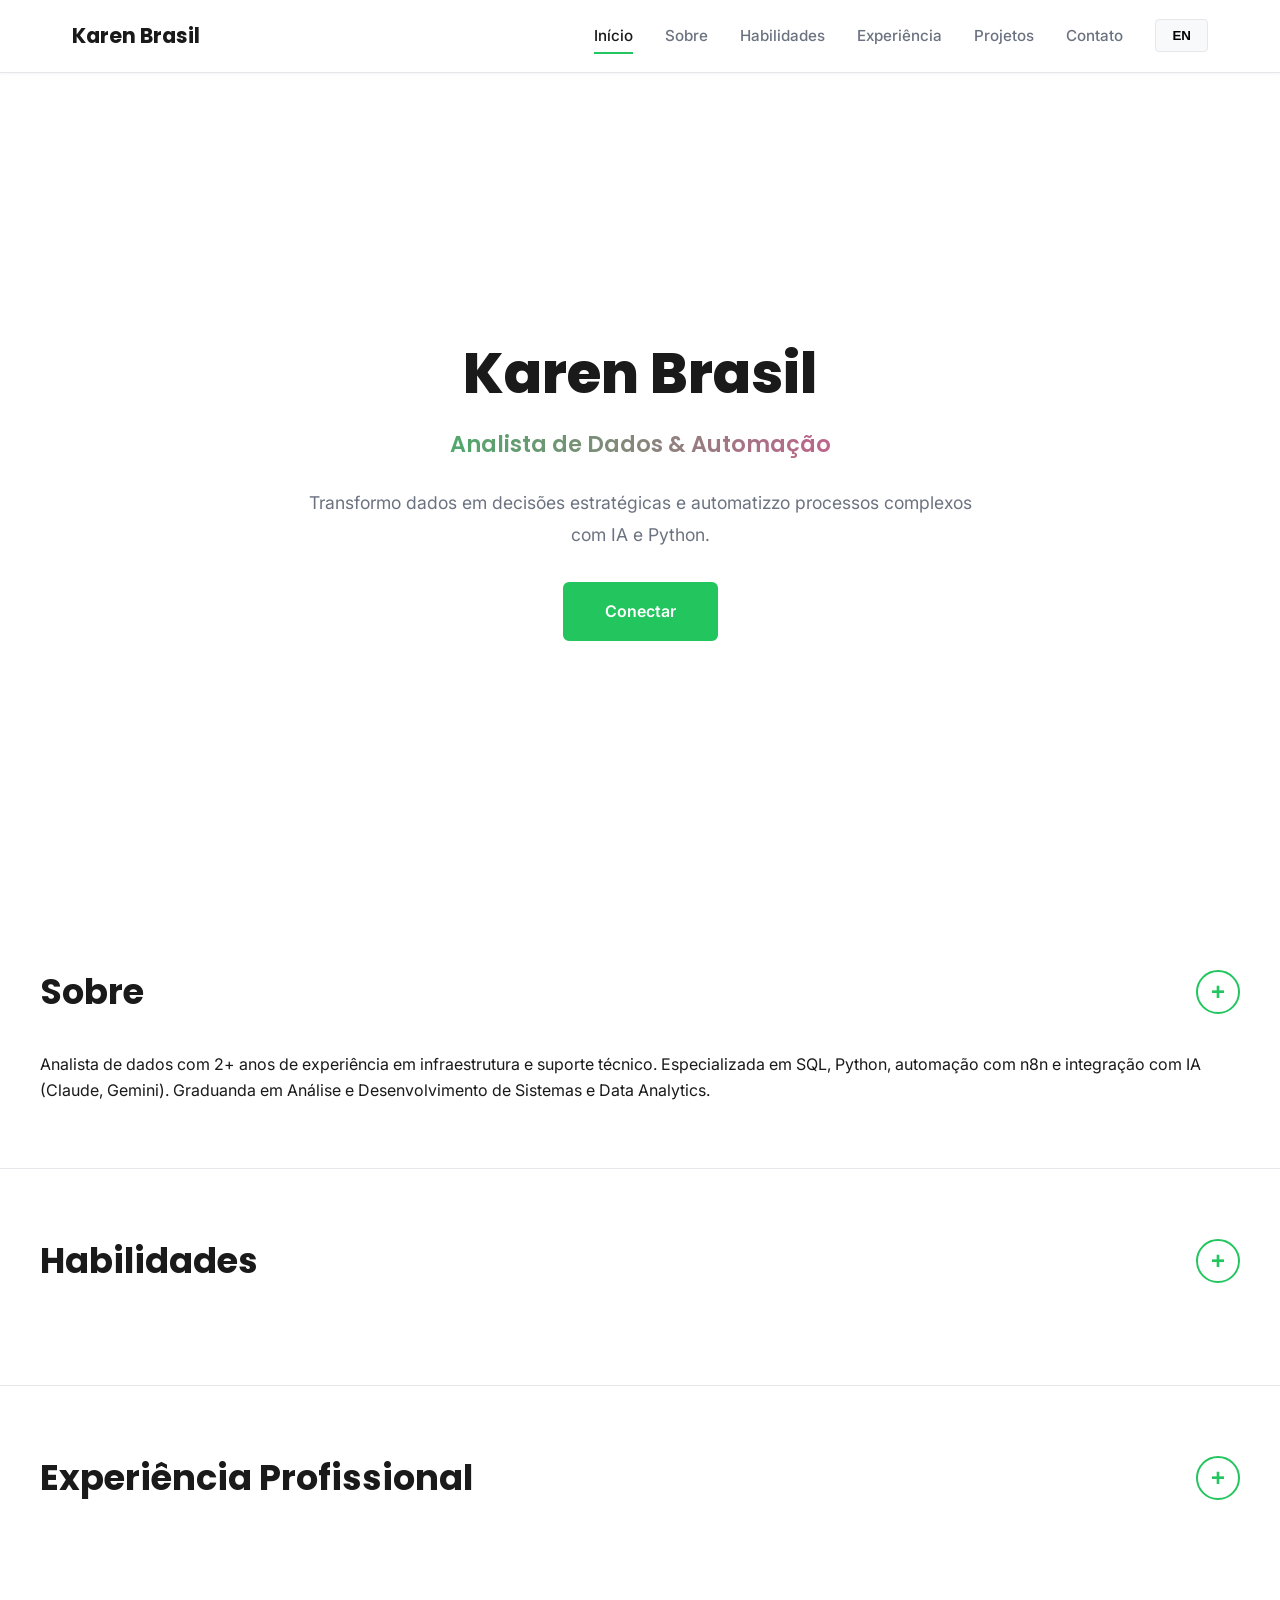
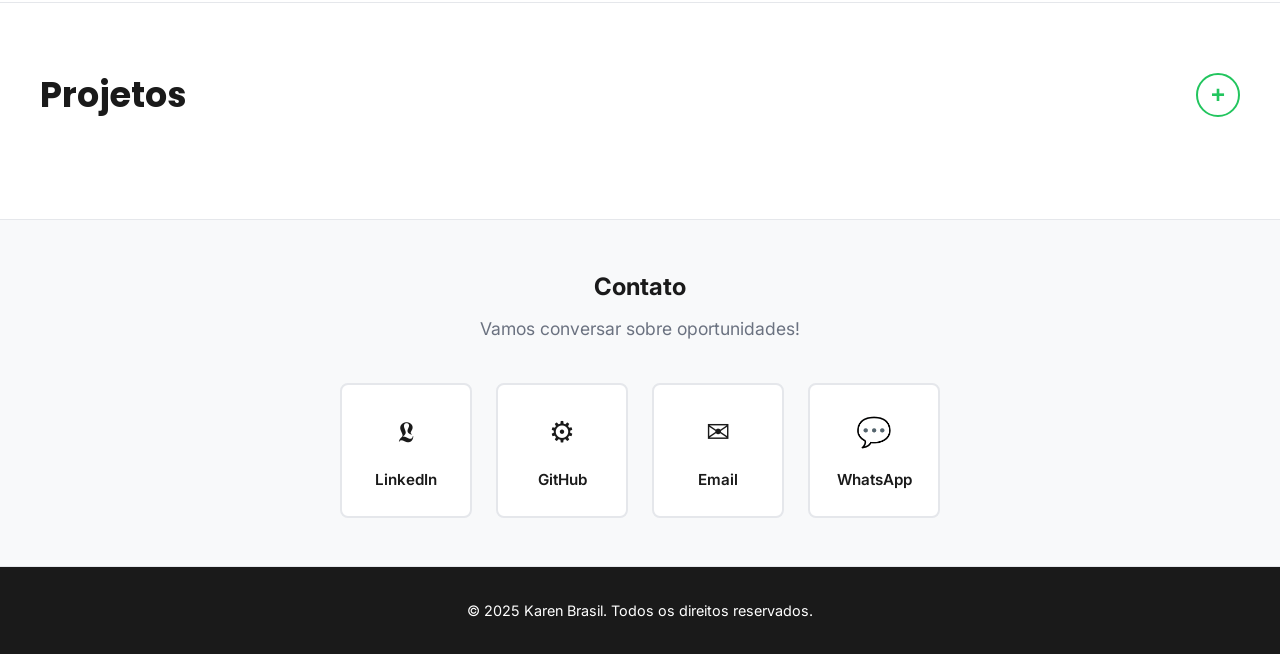
==== index.html @ f759eb49 "Redesign: Professional portfolio with clean design, expandable sections, timeline and skill cards" ====
<!DOCTYPE html>
<html lang="pt-BR">
<head>
    <meta charset="UTF-8">
    <meta name="viewport" content="width=device-width, initial-scale=1.0">
    <title>Karen Brasil | Analista de Dados & Automação</title>
    <link href="https://fonts.googleapis.com/css2?family=Inter:wght@400;500;600;700;800&family=Poppins:wght@600;700;800&display=swap" rel="stylesheet">
    <link rel="stylesheet" href="style.css">
</head>
<body>
    <!-- NAVBAR -->
    <nav class="navbar">
        <div class="nav-container">
            <div class="logo">Karen Brasil</div>
            <div class="nav-menu">
                <a href="#inicio" class="nav-item active">Início</a>
                <a href="#sobre" class="nav-item">Sobre</a>
                <a href="#habilidades" class="nav-item">Habilidades</a>
                <a href="#experiencia" class="nav-item">Experiência</a>
                <a href="#projetos" class="nav-item">Projetos</a>
                <a href="#contato" class="nav-item">Contato</a>
                <button class="lang-btn" id="langBtn">EN</button>
            </div>
        </div>
    </nav>

    <!-- HERO -->
    <section id="inicio" class="hero">
        <div class="hero-content">
            <h1 id="hero-title">Karen Brasil</h1>
            <p id="hero-subtitle">Analista de Dados & Automação</p>
            <p id="hero-desc">Transformo dados em decisões estratégicas e automatizzo processos complexos com IA e Python.</p>
            <a href="#contato" class="cta-btn" id="cta-btn">Conectar</a>
        </div>
    </section>

    <!-- SOBRE (Expansível) -->
    <section id="sobre" class="section">
        <div class="container">
            <div class="section-header">
                <h2 id="sobre-title">Sobre</h2>
                <button class="expand-btn" onclick="toggleSection('sobre')">+</button>
            </div>
            <div id="sobre-content" class="section-content collapsed">
                <p id="sobre-text">Analista de dados com 2+ anos de experiência em infraestrutura e suporte técnico. Especializada em SQL, Python, automação com n8n e integração com IA (Claude, Gemini). Graduanda em Análise e Desenvolvimento de Sistemas e Data Analytics.</p>
            </div>
        </div>
    </section>

    <!-- HABILIDADES (Expansível) -->
    <section id="habilidades" class="section">
        <div class="container">
            <div class="section-header">
                <h2 id="skills-title">Habilidades</h2>
                <button class="expand-btn" onclick="toggleSection('habilidades')">+</button>
            </div>
            <div id="habilidades-content" class="section-content collapsed">
                <div class="skills-grid">
                    <div class="skill-card">Python</div>
                    <div class="skill-card">SQL</div>
                    <div class="skill-card">JavaScript</div>
                    <div class="skill-card">Java</div>
                    <div class="skill-card">Pandas</div>
                    <div class="skill-card">Power BI</div>
                    <div class="skill-card">PostgreSQL</div>
                    <div class="skill-card">Docker</div>
                    <div class="skill-card">Git</div>
                    <div class="skill-card">APIs REST</div>
                    <div class="skill-card">ZABBIX</div>
                    <div class="skill-card">GRAFANA</div>
                    <div class="skill-card">n8n</div>
                    <div class="skill-card">Claude API</div>
                    <div class="skill-card">Gemini</div>
                    <div class="skill-card">Excel</div>
                </div>
            </div>
        </div>
    </section>

    <!-- EXPERIÊNCIA (Timeline) -->
    <section id="experiencia" class="section">
        <div class="container">
            <div class="section-header">
                <h2 id="exp-title">Experiência Profissional</h2>
                <button class="expand-btn" onclick="toggleSection('experiencia')">+</button>
            </div>
            <div id="experiencia-content" class="section-content collapsed">
                <div class="timeline">
                    <div class="timeline-item">
                        <div class="timeline-marker"></div>
                        <div class="timeline-content">
                            <h3 id="exp1-title">Analista N1 - NOC</h3>
                            <p class="timeline-company" id="exp1-company">How be - Tecnologia e Soluções</p>
                            <p class="timeline-date" id="exp1-date">2024 - 2025 • 10 meses</p>
                            <p id="exp1-desc">Monitoramento de infraestrutura com ZABBIX e GRAFANA. Gestão de câmeras IP, WiFi e dispositivos IoT.</p>
                        </div>
                    </div>

                    <div class="timeline-item">
                        <div class="timeline-marker"></div>
                        <div class="timeline-content">
                            <h3 id="exp2-title">Suporte Técnico - Field Service</h3>
                            <p class="timeline-company" id="exp2-company">Mobwire - Serviços de Telecomunicação</p>
                            <p class="timeline-date" id="exp2-date">2023 - 2024 • 1 ano</p>
                            <p id="exp2-desc">Suporte remoto via AnyDesk. Gestão de máquinas com Active Directory. Instalação e configuração de sistemas.</p>
                        </div>
                    </div>

                    <div class="timeline-item">
                        <div class="timeline-marker"></div>
                        <div class="timeline-content">
                            <h3 id="exp3-title">Estagiária - Suporte de TI</h3>
                            <p class="timeline-company" id="exp3-company">Hapvida Assistência Médica S.A.</p>
                            <p class="timeline-date" id="exp3-date">2020 - 2023 • 2 anos 8 meses</p>
                            <p id="exp3-desc">Suporte biométrico. Análise de solicitações e autorizações de procedimentos. Treinamento de prestadores.</p>
                        </div>
                    </div>
                </div>

                <div class="education">
                    <h3 id="edu-title">Formação</h3>
                    <div class="education-item">
                        <p><strong>Análise e Desenvolvimento de Sistemas</strong> • Estácio do Ceará (2023-2025)</p>
                    </div>
                    <div class="education-item">
                        <p><strong>Data Analytics</strong> • Digital College (2024-2025)</p>
                    </div>
                </div>
            </div>
        </div>
    </section>

    <!-- PROJETOS -->
    <section id="projetos" class="section">
        <div class="container">
            <div class="section-header">
                <h2 id="proj-title">Projetos</h2>
                <button class="expand-btn" onclick="toggleSection('projetos')">+</button>
            </div>
            <div id="projetos-content" class="section-content collapsed">
                <div class="projects-grid">
                    <div class="project-card">
                        <h3>WorkConnect</h3>
                        <p>App de análise e busca de vagas</p>
                        <div class="project-tags">
                            <span>Python</span>
                            <span>SQL</span>
                            <span>Data Analytics</span>
                        </div>
                        <a href="https://github.com/KarenBrasil" target="_blank" class="project-link">Ver Projeto →</a>
                    </div>

                    <div class="project-card">
                        <h3>Dashboard Monitoramento</h3>
                        <p>Dashboard ZABBIX & GRAFANA</p>
                        <div class="project-tags">
                            <span>ZABBIX</span>
                            <span>GRAFANA</span>
                            <span>Infraestrutura</span>
                        </div>
                        <a href="https://sites.google.com/view/portfoliokarenbr" target="_blank" class="project-link">Ver Detalhes →</a>
                    </div>

                    <div class="project-card">
                        <h3>Automação com n8n</h3>
                        <p>Fluxos de automação com IA</p>
                        <div class="project-tags">
                            <span>n8n</span>
                            <span>Claude API</span>
                            <span>Automação</span>
                        </div>
                        <a href="https://github.com/KarenBrasil" target="_blank" class="project-link">Ver Código →</a>
                    </div>

                    <div class="project-card">
                        <h3>Análise de Dados</h3>
                        <p>Projetos com Power BI & SQL</p>
                        <div class="project-tags">
                            <span>Power BI</span>
                            <span>SQL</span>
                            <span>Python</span>
                        </div>
                        <a href="https://sites.google.com/view/portfoliokarenbr" target="_blank" class="project-link">Ver Portfolio →</a>
                    </div>
                </div>
            </div>
        </div>
    </section>

    <!-- CONTATO -->
    <section id="contato" class="section contact-section">
        <div class="container">
            <h2 id="contact-title">Contato</h2>
            <p id="contact-desc">Vamos conversar sobre oportunidades!</p>
            <div class="contact-links">
                <a href="https://www.linkedin.com/in/karen-brasil19/" target="_blank" class="contact-item">
                    <span class="contact-icon">𝕷</span>
                    <span>LinkedIn</span>
                </a>
                <a href="https://github.com/KarenBrasil" target="_blank" class="contact-item">
                    <span class="contact-icon">⚙</span>
                    <span>GitHub</span>
                </a>
                <a href="mailto:eukarenbrasil@gmail.com" class="contact-item">
                    <span class="contact-icon">✉</span>
                    <span>Email</span>
                </a>
                <a href="https://wa.me/5585998370928" target="_blank" class="contact-item">
                    <span class="contact-icon">💬</span>
                    <span>WhatsApp</span>
                </a>
            </div>
        </div>
    </section>

    <!-- FOOTER -->
    <footer class="footer">
        <p id="footer-text">© 2025 Karen Brasil. Todos os direitos reservados.</p>
    </footer>

    <script src="script.js"></script>
</body>
</html>
---- style.css ----
/* ================================
   VARIÁVEIS & RESET
   ================================ */

:root {
    --white: #ffffff;
    --black: #000000;
    --bg-dark: #f8f9fa;
    --text-dark: #1a1a1a;
    --accent-green: #22c55e;
    --accent-pink: #ec4899;
    --border-light: #e5e7eb;
    --gray-medium: #6b7280;
}

* {
    margin: 0;
    padding: 0;
    box-sizing: border-box;
}

html {
    scroll-behavior: smooth;
}

body {
    font-family: 'Inter', -apple-system, BlinkMacSystemFont, 'Segoe UI', sans-serif;
    background-color: var(--white);
    color: var(--text-dark);
    line-height: 1.6;
}

/* ================================
   NAVBAR
   ================================ */

.navbar {
    position: fixed;
    top: 0;
    width: 100%;
    background: var(--white);
    border-bottom: 1px solid var(--border-light);
    z-index: 1000;
    box-shadow: 0 1px 3px rgba(0, 0, 0, 0.05);
}

.nav-container {
    max-width: 1200px;
    margin: 0 auto;
    padding: 1.2rem 2rem;
    display: flex;
    justify-content: space-between;
    align-items: center;
}

.logo {
    font-family: 'Poppins', sans-serif;
    font-size: 1.3rem;
    font-weight: 700;
    color: var(--text-dark);
}

.nav-menu {
    display: flex;
    gap: 2rem;
    align-items: center;
}

.nav-item {
    font-size: 0.95rem;
    font-weight: 500;
    color: var(--gray-medium);
    text-decoration: none;
    transition: color 0.3s ease;
    position: relative;
}

.nav-item:hover,
.nav-item.active {
    color: var(--text-dark);
}

.nav-item.active::after {
    content: '';
    position: absolute;
    bottom: -6px;
    left: 0;
    right: 0;
    height: 2px;
    background: var(--accent-green);
}

.lang-btn {
    padding: 0.5rem 1rem;
    background: var(--bg-dark);
    border: 1px solid var(--border-light);
    border-radius: 4px;
    font-weight: 600;
    cursor: pointer;
    transition: all 0.3s ease;
}

.lang-btn:hover {
    background: var(--accent-green);
    color: var(--white);
    border-color: var(--accent-green);
}

/* ================================
   HERO
   ================================ */

.hero {
    margin-top: 70px;
    padding: 6rem 2rem;
    min-height: calc(100vh - 70px);
    display: flex;
    align-items: center;
    justify-content: center;
    background: var(--white);
}

.hero-content {
    max-width: 700px;
    text-align: center;
}

.hero-content h1 {
    font-family: 'Poppins', sans-serif;
    font-size: 3.5rem;
    font-weight: 800;
    color: var(--text-dark);
    margin-bottom: 0.5rem;
}

.hero-content > p:nth-of-type(1) {
    font-family: 'Poppins', sans-serif;
    font-size: 1.4rem;
    font-weight: 600;
    background: linear-gradient(90deg, var(--accent-green), var(--accent-pink));
    -webkit-background-clip: text;
    -webkit-text-fill-color: transparent;
    background-clip: text;
    margin-bottom: 1.5rem;
}

.hero-content > p:nth-of-type(2) {
    font-size: 1.1rem;
    color: var(--gray-medium);
    margin-bottom: 2rem;
    line-height: 1.8;
}

.cta-btn {
    display: inline-block;
    padding: 0.9rem 2.5rem;
    background: var(--accent-green);
    color: var(--white);
    text-decoration: none;
    border-radius: 6px;
    font-weight: 600;
    font-size: 1rem;
    transition: all 0.3s ease;
    border: 2px solid var(--accent-green);
}

.cta-btn:hover {
    background: var(--text-dark);
    border-color: var(--text-dark);
    transform: translateY(-2px);
}

/* ================================
   SECTIONS
   ================================ */

.section {
    padding: 4rem 2rem;
    border-bottom: 1px solid var(--border-light);
}

.container {
    max-width: 1200px;
    margin: 0 auto;
}

.section-header {
    display: flex;
    justify-content: space-between;
    align-items: center;
    margin-bottom: 2rem;
}

.section-header h2 {
    font-family: 'Poppins', sans-serif;
    font-size: 2.2rem;
    font-weight: 700;
    color: var(--text-dark);
}

.expand-btn {
    width: 44px;
    height: 44px;
    border: 2px solid var(--accent-green);
    background: var(--white);
    border-radius: 50%;
    font-size: 1.5rem;
    font-weight: 700;
    color: var(--accent-green);
    cursor: pointer;
    transition: all 0.3s ease;
    display: flex;
    align-items: center;
    justify-content: center;
}

.expand-btn:hover {
    background: var(--accent-green);
    color: var(--white);
    transform: rotate(90deg);
}

.section-content {
    max-height: 2000px;
    overflow: hidden;
    transition: max-height 0.4s ease;
}

.section-content.collapsed {
    display: none;
}

.section-content.expanded {
    display: block;
}

/* ================================
   HABILIDADES - GRID DE SKILLS
   ================================ */

.skills-grid {
    display: grid;
    grid-template-columns: repeat(auto-fit, minmax(150px, 1fr));
    gap: 1.5rem;
}

@media (min-width: 1024px) {
    .skills-grid {
        grid-template-columns: repeat(4, 1fr);
    }
}

.skill-card {
    padding: 1.5rem;
    background: var(--bg-dark);
    border: 2px solid var(--border-light);
    border-radius: 8px;
    text-align: center;
    font-weight: 600;
    color: var(--text-dark);
    transition: all 0.3s ease;
    cursor: pointer;
    display: flex;
    align-items: center;
    justify-content: center;
    min-height: 120px;
    font-size: 0.95rem;
}

.skill-card:hover {
    border-color: var(--accent-green);
    background: var(--accent-green);
    color: var(--white);
    transform: translateY(-6px);
    box-shadow: 0 10px 25px rgba(34, 197, 94, 0.15);
}

/* ================================
   TIMELINE - EXPERIÊNCIA
   ================================ */

.timeline {
    position: relative;
    padding-left: 2rem;
}

.timeline::before {
    content: '';
    position: absolute;
    left: 0;
    top: 0;
    bottom: 0;
    width: 2px;
    background: var(--accent-green);
}

.timeline-item {
    position: relative;
    margin-bottom: 2.5rem;
    padding-bottom: 2rem;
}

.timeline-item:last-child {
    margin-bottom: 0;
}

.timeline-marker {
    position: absolute;
    left: -12px;
    top: 0;
    width: 22px;
    height: 22px;
    border-radius: 50%;
    background: var(--accent-green);
    border: 3px solid var(--white);
    box-shadow: 0 0 0 3px var(--accent-green);
}

.timeline-content h3 {
    font-family: 'Poppins', sans-serif;
    font-size: 1.2rem;
    font-weight: 700;
    color: var(--text-dark);
    margin-bottom: 0.3rem;
}

.timeline-company {
    font-weight: 600;
    color: var(--accent-pink);
    margin-bottom: 0.2rem;
    font-size: 0.95rem;
}

.timeline-date {
    font-size: 0.85rem;
    color: var(--gray-medium);
    margin-bottom: 0.8rem;
}

.timeline-content p:last-child {
    color: var(--gray-medium);
    line-height: 1.7;
}

/* ================================
   EDUCAÇÃO
   ================================ */

.education {
    margin-top: 3rem;
    padding-top: 3rem;
    border-top: 2px solid var(--border-light);
}

.education h3 {
    font-family: 'Poppins', sans-serif;
    font-size: 1.3rem;
    font-weight: 700;
    color: var(--text-dark);
    margin-bottom: 1.5rem;
}

.education-item {
    padding: 1rem 0;
    border-bottom: 1px solid var(--border-light);
}

.education-item p {
    color: var(--text-dark);
    font-size: 0.95rem;
}

.education-item strong {
    color: var(--accent-pink);
}

/* ================================
   PROJETOS
   ================================ */

.projects-grid {
    display: grid;
    grid-template-columns: repeat(auto-fit, minmax(250px, 1fr));
    gap: 2rem;
}

@media (min-width: 1024px) {
    .projects-grid {
        grid-template-columns: repeat(2, 1fr);
    }
}

.project-card {
    padding: 2rem;
    background: var(--bg-dark);
    border: 2px solid var(--border-light);
    border-radius: 8px;
    transition: all 0.3s ease;
}

.project-card:hover {
    border-color: var(--accent-green);
    box-shadow: 0 15px 40px rgba(34, 197, 94, 0.1);
    transform: translateY(-8px);
}

.project-card h3 {
    font-family: 'Poppins', sans-serif;
    font-size: 1.2rem;
    font-weight: 700;
    color: var(--text-dark);
    margin-bottom: 0.5rem;
}

.project-card > p {
    color: var(--gray-medium);
    margin-bottom: 1.2rem;
    font-size: 0.95rem;
}

.project-tags {
    display: flex;
    gap: 0.5rem;
    flex-wrap: wrap;
    margin-bottom: 1.5rem;
}

.project-tags span {
    padding: 0.3rem 0.8rem;
    background: var(--white);
    border: 1px solid var(--border-light);
    border-radius: 20px;
    font-size: 0.8rem;
    font-weight: 500;
    color: var(--text-dark);
}

.project-link {
    display: inline-block;
    color: var(--accent-green);
    text-decoration: none;
    font-weight: 600;
    font-size: 0.95rem;
    transition: all 0.3s ease;
}

.project-link:hover {
    color: var(--accent-pink);
    transform: translateX(4px);
}

/* ================================
   CONTATO
   ================================ */

.contact-section {
    background: var(--bg-dark);
    text-align: center;
    padding: 3rem 2rem;
}

.contact-section h2 {
    margin-bottom: 0.5rem;
}

#contact-desc {
    color: var(--gray-medium);
    margin-bottom: 2.5rem;
    font-size: 1.1rem;
}

.contact-links {
    display: grid;
    grid-template-columns: repeat(auto-fit, minmax(120px, 1fr));
    gap: 1.5rem;
    max-width: 600px;
    margin: 0 auto;
}

.contact-item {
    padding: 1.5rem;
    background: var(--white);
    border: 2px solid var(--border-light);
    border-radius: 8px;
    text-decoration: none;
    color: var(--text-dark);
    transition: all 0.3s ease;
    display: flex;
    flex-direction: column;
    align-items: center;
    gap: 0.8rem;
}

.contact-item:hover {
    border-color: var(--accent-green);
    background: var(--accent-green);
    color: var(--white);
    transform: translateY(-6px);
    box-shadow: 0 10px 25px rgba(34, 197, 94, 0.15);
}

.contact-icon {
    font-size: 1.8rem;
}

.contact-item span:last-child {
    font-weight: 600;
    font-size: 0.95rem;
}

/* ================================
   FOOTER
   ================================ */

.footer {
    background: var(--text-dark);
    color: var(--white);
    text-align: center;
    padding: 2rem;
    font-size: 0.9rem;
}

/* ================================
   RESPONSIVIDADE
   ================================ */

@media (max-width: 768px) {
    .nav-menu {
        gap: 1rem;
        font-size: 0.85rem;
    }

    .hero-content h1 {
        font-size: 2.2rem;
    }

    .hero-content > p:nth-of-type(1) {
        font-size: 1.1rem;
    }

    .section-header h2 {
        font-size: 1.6rem;
    }

    .skills-grid {
        grid-template-columns: repeat(2, 1fr);
    }

    .projects-grid {
        grid-template-columns: 1fr;
    }

    .contact-links {
        grid-template-columns: repeat(2, 1fr);
    }

    .timeline {
        padding-left: 1.5rem;
    }

    .timeline-marker {
        left: -9px;
        width: 18px;
        height: 18px;
    }
}

@media (max-width: 480px) {
    .nav-container {
        padding: 0.8rem 1rem;
    }

    .logo {
        font-size: 1rem;
    }

    .nav-menu {
        gap: 0.5rem;
    }

    .hero {
        padding: 3rem 1rem;
        margin-top: 60px;
    }

    .hero-content h1 {
        font-size: 1.8rem;
    }

    .section {
        padding: 2rem 1rem;
    }

    .skills-grid {
        grid-template-columns: 1fr;
    }

    .contact-links {
        grid-template-columns: 1fr;
    }
}
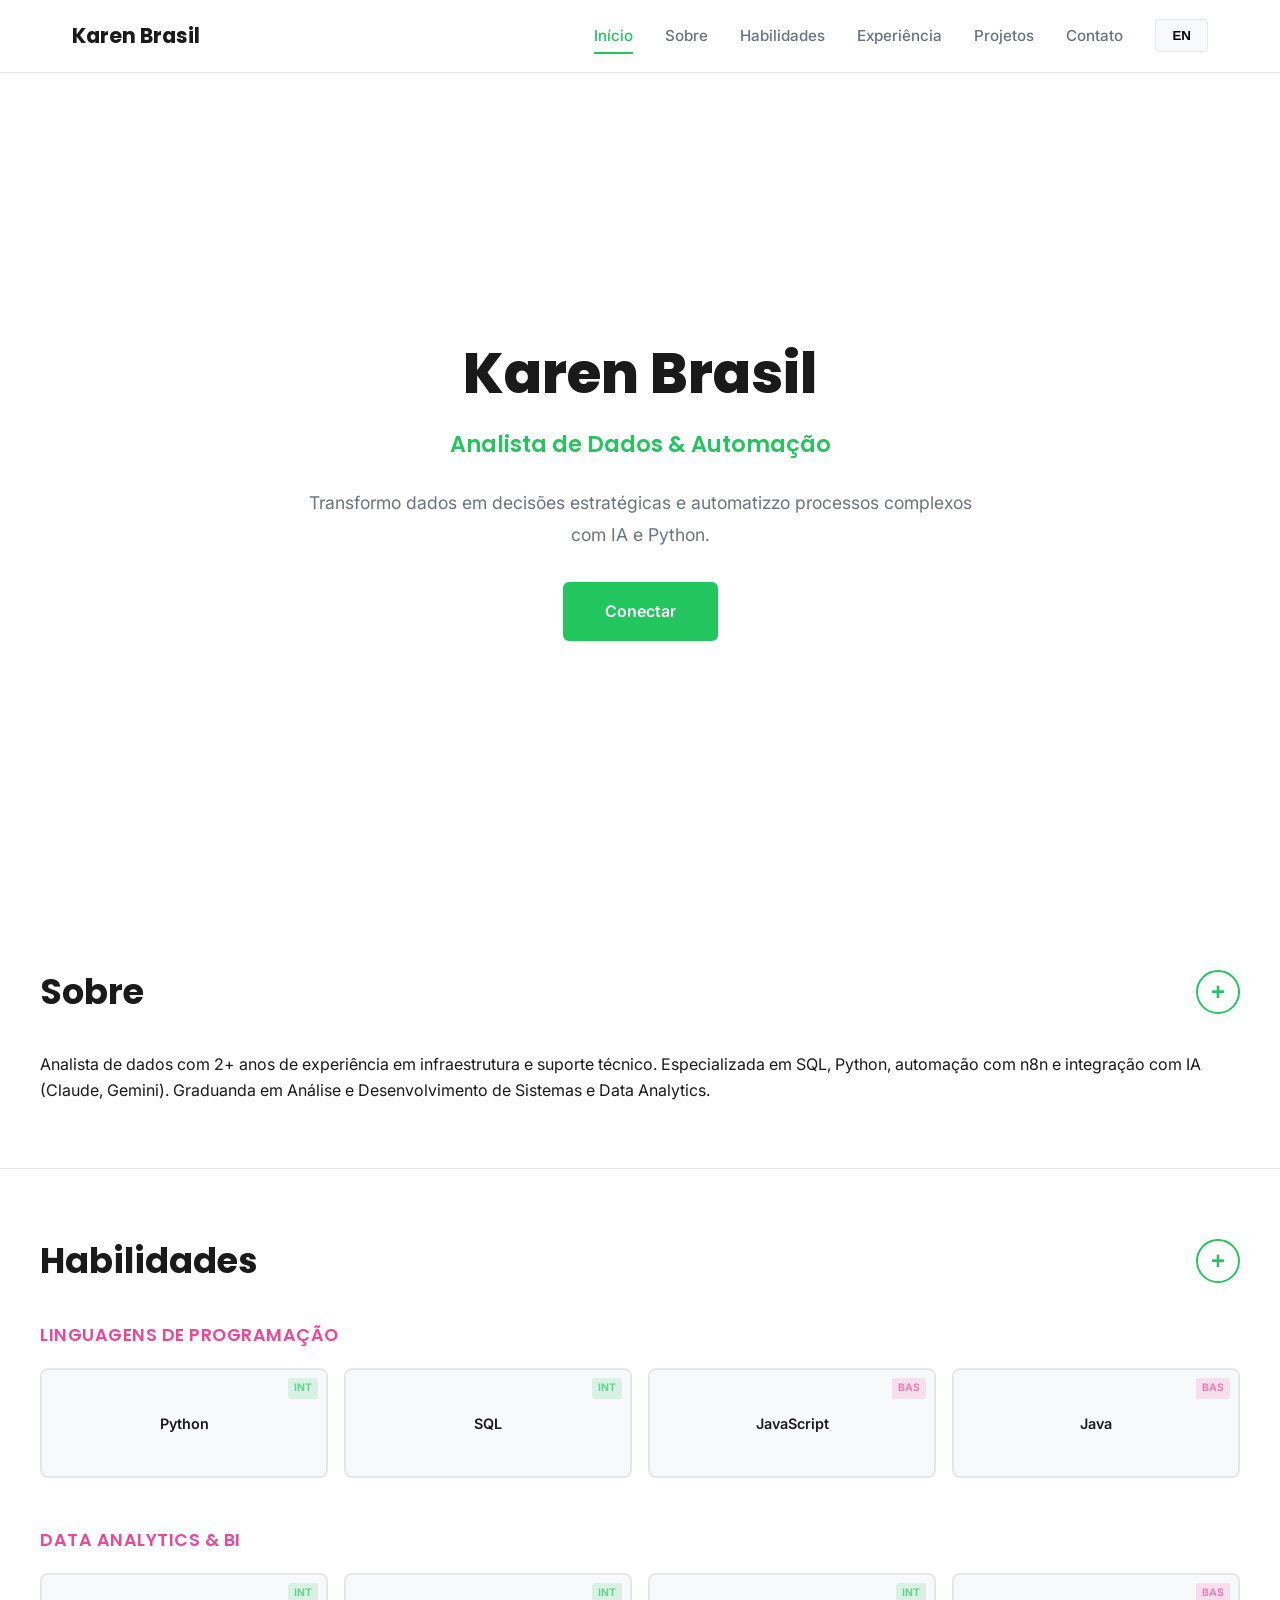
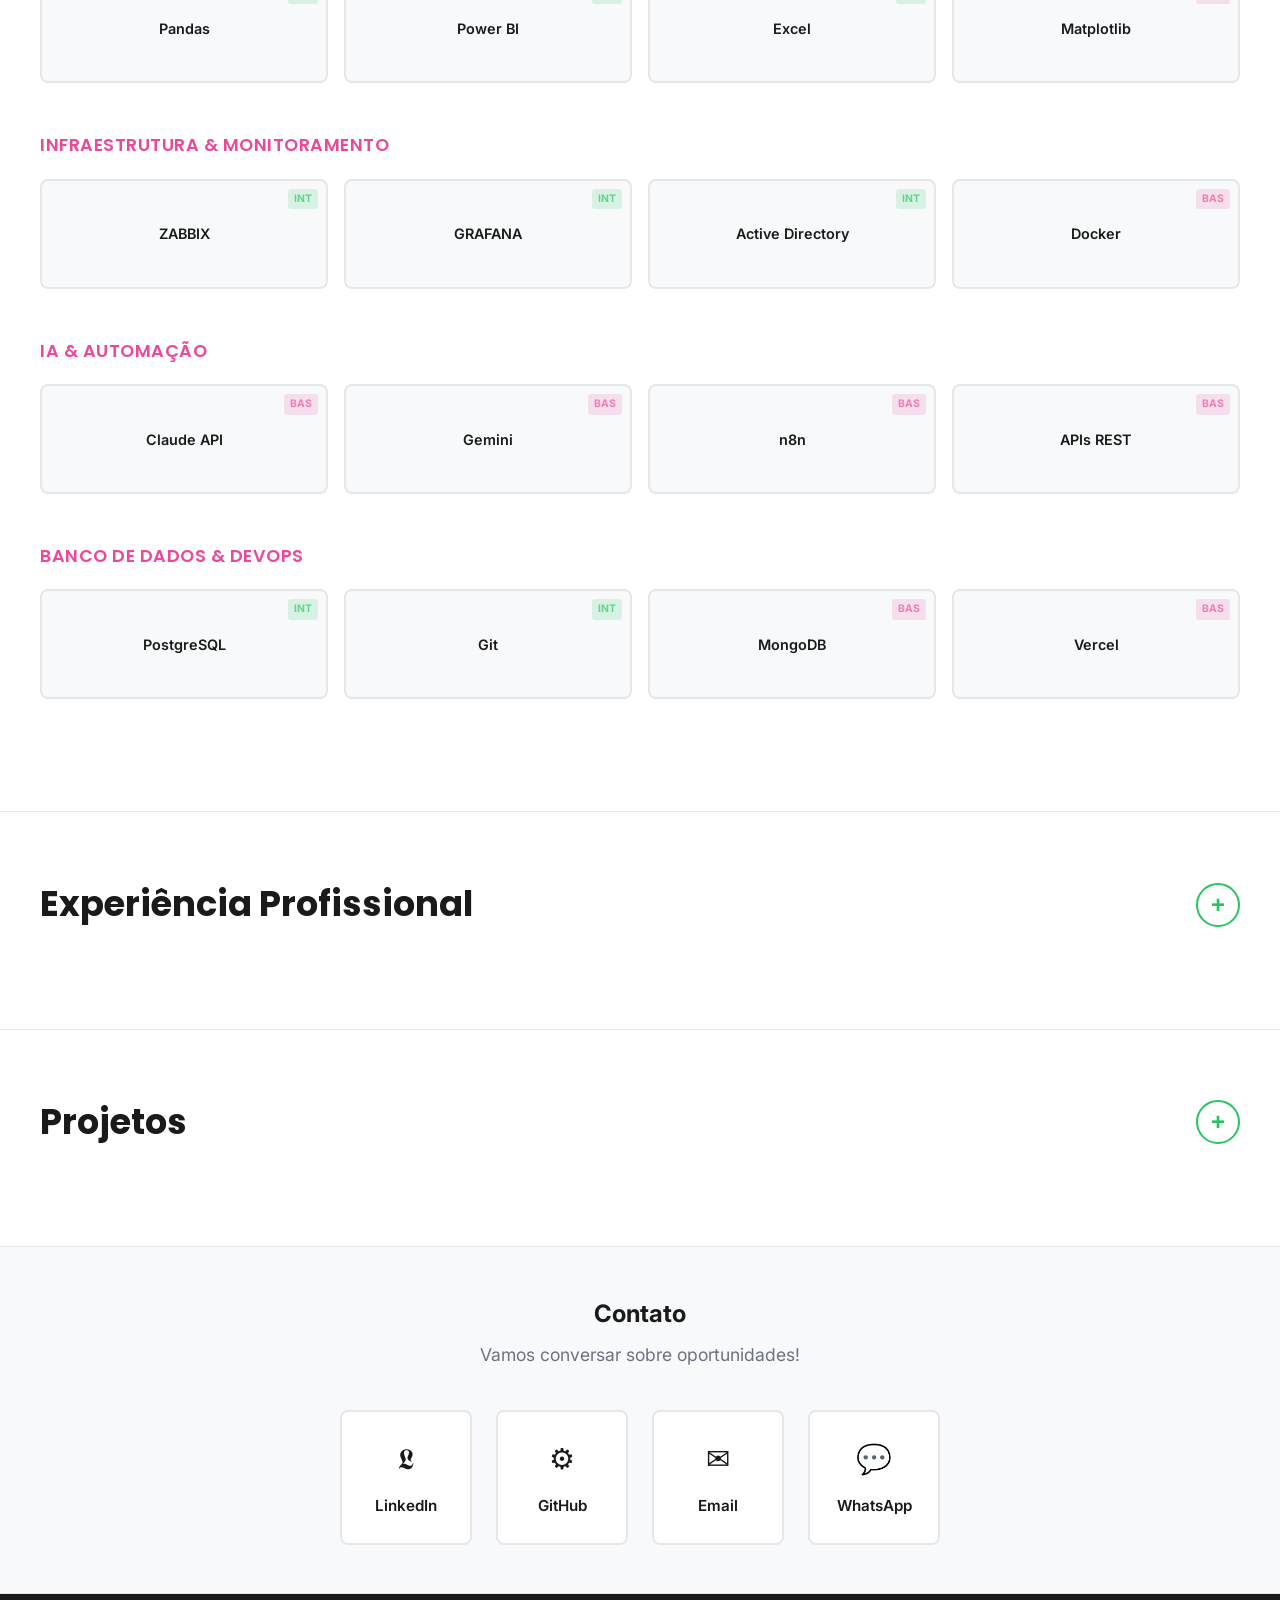
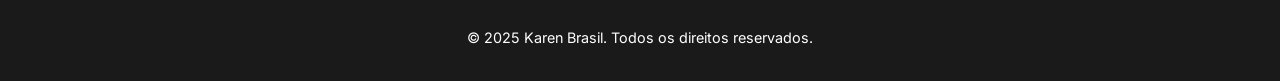
==== commit 3aaf54a8: "Enhance: Skills organized by category, refined animations, better hover effects, level badges - Orga" ====
--- a/index.html
+++ b/index.html
@@ -54,25 +54,63 @@
                 <h2 id="skills-title">Habilidades</h2>
                 <button class="expand-btn" onclick="toggleSection('habilidades')">+</button>
             </div>
-            <div id="habilidades-content" class="section-content collapsed">
-                <div class="skills-grid">
-                    <div class="skill-card">Python</div>
-                    <div class="skill-card">SQL</div>
-                    <div class="skill-card">JavaScript</div>
-                    <div class="skill-card">Java</div>
-                    <div class="skill-card">Pandas</div>
-                    <div class="skill-card">Power BI</div>
-                    <div class="skill-card">PostgreSQL</div>
-                    <div class="skill-card">Docker</div>
-                    <div class="skill-card">Git</div>
-                    <div class="skill-card">APIs REST</div>
-                    <div class="skill-card">ZABBIX</div>
-                    <div class="skill-card">GRAFANA</div>
-                    <div class="skill-card">n8n</div>
-                    <div class="skill-card">Claude API</div>
-                    <div class="skill-card">Gemini</div>
-                    <div class="skill-card">Excel</div>
-                </div>
+            <div id="habilidades-content" class="section-content expanded">
+
+                <!-- Linguagens de Programação -->
+                <div class="skills-category">
+                    <h3 class="category-title">Linguagens de Programação</h3>
+                    <div class="skills-grid">
+                        <div class="skill-card" data-level="intermediario">Python</div>
+                        <div class="skill-card" data-level="intermediario">SQL</div>
+                        <div class="skill-card" data-level="basico">JavaScript</div>
+                        <div class="skill-card" data-level="basico">Java</div>
+                    </div>
+                </div>
+
+                <!-- Data Analytics -->
+                <div class="skills-category">
+                    <h3 class="category-title">Data Analytics & BI</h3>
+                    <div class="skills-grid">
+                        <div class="skill-card" data-level="intermediario">Pandas</div>
+                        <div class="skill-card" data-level="intermediario">Power BI</div>
+                        <div class="skill-card" data-level="intermediario">Excel</div>
+                        <div class="skill-card" data-level="basico">Matplotlib</div>
+                    </div>
+                </div>
+
+                <!-- Infraestrutura & Monitoramento -->
+                <div class="skills-category">
+                    <h3 class="category-title">Infraestrutura & Monitoramento</h3>
+                    <div class="skills-grid">
+                        <div class="skill-card" data-level="intermediario">ZABBIX</div>
+                        <div class="skill-card" data-level="intermediario">GRAFANA</div>
+                        <div class="skill-card" data-level="intermediario">Active Directory</div>
+                        <div class="skill-card" data-level="basico">Docker</div>
+                    </div>
+                </div>
+
+                <!-- IA & Automação -->
+                <div class="skills-category">
+                    <h3 class="category-title">IA & Automação</h3>
+                    <div class="skills-grid">
+                        <div class="skill-card" data-level="basico">Claude API</div>
+                        <div class="skill-card" data-level="basico">Gemini</div>
+                        <div class="skill-card" data-level="basico">n8n</div>
+                        <div class="skill-card" data-level="basico">APIs REST</div>
+                    </div>
+                </div>
+
+                <!-- Banco de Dados & DevOps -->
+                <div class="skills-category">
+                    <h3 class="category-title">Banco de Dados & DevOps</h3>
+                    <div class="skills-grid">
+                        <div class="skill-card" data-level="intermediario">PostgreSQL</div>
+                        <div class="skill-card" data-level="intermediario">Git</div>
+                        <div class="skill-card" data-level="basico">MongoDB</div>
+                        <div class="skill-card" data-level="basico">Vercel</div>
+                    </div>
+                </div>
+
             </div>
         </div>
     </section>
--- a/style.css
+++ b/style.css
@@ -23,6 +23,39 @@
     scroll-behavior: smooth;
 }
 
+@keyframes fadeInDown {
+    from {
+        opacity: 0;
+        transform: translateY(-20px);
+    }
+    to {
+        opacity: 1;
+        transform: translateY(0);
+    }
+}
+
+@keyframes fadeInUp {
+    from {
+        opacity: 0;
+        transform: translateY(20px);
+    }
+    to {
+        opacity: 1;
+        transform: translateY(0);
+    }
+}
+
+@keyframes scaleIn {
+    from {
+        opacity: 0;
+        transform: scale(0.95);
+    }
+    to {
+        opacity: 1;
+        transform: scale(1);
+    }
+}
+
 body {
     font-family: 'Inter', -apple-system, BlinkMacSystemFont, 'Segoe UI', sans-serif;
     background-color: var(--white);
@@ -71,13 +104,13 @@
     font-weight: 500;
     color: var(--gray-medium);
     text-decoration: none;
-    transition: color 0.3s ease;
+    transition: color 0.35s cubic-bezier(0.4, 0, 0.2, 1);
     position: relative;
 }
 
 .nav-item:hover,
 .nav-item.active {
-    color: var(--text-dark);
+    color: var(--accent-green);
 }
 
 .nav-item.active::after {
@@ -131,17 +164,16 @@
     font-weight: 800;
     color: var(--text-dark);
     margin-bottom: 0.5rem;
+    animation: fadeInDown 0.8s ease-out;
 }
 
 .hero-content > p:nth-of-type(1) {
     font-family: 'Poppins', sans-serif;
     font-size: 1.4rem;
     font-weight: 600;
-    background: linear-gradient(90deg, var(--accent-green), var(--accent-pink));
-    -webkit-background-clip: text;
-    -webkit-text-fill-color: transparent;
-    background-clip: text;
+    color: var(--accent-green);
     margin-bottom: 1.5rem;
+    animation: fadeInDown 0.9s ease-out 0.1s backwards;
 }
 
 .hero-content > p:nth-of-type(2) {
@@ -149,6 +181,7 @@
     color: var(--gray-medium);
     margin-bottom: 2rem;
     line-height: 1.8;
+    animation: fadeInUp 0.9s ease-out 0.2s backwards;
 }
 
 .cta-btn {
@@ -160,14 +193,16 @@
     border-radius: 6px;
     font-weight: 600;
     font-size: 1rem;
-    transition: all 0.3s ease;
+    transition: all 0.35s cubic-bezier(0.4, 0, 0.2, 1);
     border: 2px solid var(--accent-green);
+    animation: scaleIn 1s ease-out 0.3s backwards;
 }
 
 .cta-btn:hover {
     background: var(--text-dark);
     border-color: var(--text-dark);
-    transform: translateY(-2px);
+    transform: translateY(-4px);
+    box-shadow: 0 12px 30px rgba(34, 197, 94, 0.25);
 }
 
 /* ================================
@@ -208,7 +243,7 @@
     font-weight: 700;
     color: var(--accent-green);
     cursor: pointer;
-    transition: all 0.3s ease;
+    transition: all 0.35s cubic-bezier(0.4, 0, 0.2, 1);
     display: flex;
     align-items: center;
     justify-content: center;
@@ -218,6 +253,7 @@
     background: var(--accent-green);
     color: var(--white);
     transform: rotate(90deg);
+    box-shadow: 0 8px 20px rgba(34, 197, 94, 0.2);
 }
 
 .section-content {
@@ -238,10 +274,24 @@
    HABILIDADES - GRID DE SKILLS
    ================================ */
 
+.skills-category {
+    margin-bottom: 3rem;
+}
+
+.category-title {
+    font-family: 'Poppins', sans-serif;
+    font-size: 1.1rem;
+    font-weight: 600;
+    color: var(--accent-pink);
+    margin-bottom: 1.2rem;
+    text-transform: uppercase;
+    letter-spacing: 0.5px;
+}
+
 .skills-grid {
     display: grid;
-    grid-template-columns: repeat(auto-fit, minmax(150px, 1fr));
-    gap: 1.5rem;
+    grid-template-columns: repeat(auto-fit, minmax(130px, 1fr));
+    gap: 1rem;
 }
 
 @media (min-width: 1024px) {
@@ -251,28 +301,63 @@
 }
 
 .skill-card {
-    padding: 1.5rem;
+    padding: 1.2rem;
     background: var(--bg-dark);
     border: 2px solid var(--border-light);
     border-radius: 8px;
     text-align: center;
     font-weight: 600;
     color: var(--text-dark);
-    transition: all 0.3s ease;
+    transition: all 0.35s cubic-bezier(0.4, 0, 0.2, 1);
     cursor: pointer;
     display: flex;
     align-items: center;
     justify-content: center;
-    min-height: 120px;
-    font-size: 0.95rem;
+    min-height: 110px;
+    font-size: 0.9rem;
+    position: relative;
+}
+
+.skill-card::before {
+    content: attr(data-level);
+    position: absolute;
+    top: 8px;
+    right: 8px;
+    font-size: 0.65rem;
+    font-weight: 700;
+    text-transform: uppercase;
+    padding: 2px 6px;
+    border-radius: 3px;
+    background: var(--white);
+    color: var(--text-dark);
+    opacity: 0.7;
+    transition: opacity 0.3s ease;
+}
+
+.skill-card[data-level="intermediario"]::before {
+    content: "INT";
+    background: rgba(34, 197, 94, 0.2);
+    color: var(--accent-green);
+}
+
+.skill-card[data-level="basico"]::before {
+    content: "BAS";
+    background: rgba(236, 72, 153, 0.2);
+    color: var(--accent-pink);
 }
 
 .skill-card:hover {
     border-color: var(--accent-green);
     background: var(--accent-green);
     color: var(--white);
-    transform: translateY(-6px);
-    box-shadow: 0 10px 25px rgba(34, 197, 94, 0.15);
+    transform: translateY(-8px);
+    box-shadow: 0 12px 30px rgba(34, 197, 94, 0.2);
+}
+
+.skill-card:hover::before {
+    opacity: 1;
+    background: var(--white);
+    color: var(--accent-green);
 }
 
 /* ================================
@@ -313,7 +398,13 @@
     border-radius: 50%;
     background: var(--accent-green);
     border: 3px solid var(--white);
-    box-shadow: 0 0 0 3px var(--accent-green);
+    box-shadow: 0 0 0 3px var(--accent-green), 0 0 0 6px rgba(34, 197, 94, 0.1);
+    transition: all 0.3s ease;
+}
+
+.timeline-item:hover .timeline-marker {
+    box-shadow: 0 0 0 3px var(--accent-green), 0 0 12px rgba(34, 197, 94, 0.3);
+    transform: scale(1.2);
 }
 
 .timeline-content h3 {
@@ -395,13 +486,13 @@
     background: var(--bg-dark);
     border: 2px solid var(--border-light);
     border-radius: 8px;
-    transition: all 0.3s ease;
+    transition: all 0.35s cubic-bezier(0.4, 0, 0.2, 1);
 }
 
 .project-card:hover {
     border-color: var(--accent-green);
-    box-shadow: 0 15px 40px rgba(34, 197, 94, 0.1);
-    transform: translateY(-8px);
+    box-shadow: 0 20px 50px rgba(34, 197, 94, 0.15);
+    transform: translateY(-10px);
 }
 
 .project-card h3 {
@@ -484,7 +575,7 @@
     border-radius: 8px;
     text-decoration: none;
     color: var(--text-dark);
-    transition: all 0.3s ease;
+    transition: all 0.35s cubic-bezier(0.4, 0, 0.2, 1);
     display: flex;
     flex-direction: column;
     align-items: center;
@@ -495,8 +586,8 @@
     border-color: var(--accent-green);
     background: var(--accent-green);
     color: var(--white);
-    transform: translateY(-6px);
-    box-shadow: 0 10px 25px rgba(34, 197, 94, 0.15);
+    transform: translateY(-8px);
+    box-shadow: 0 15px 35px rgba(34, 197, 94, 0.2);
 }
 
 .contact-icon {
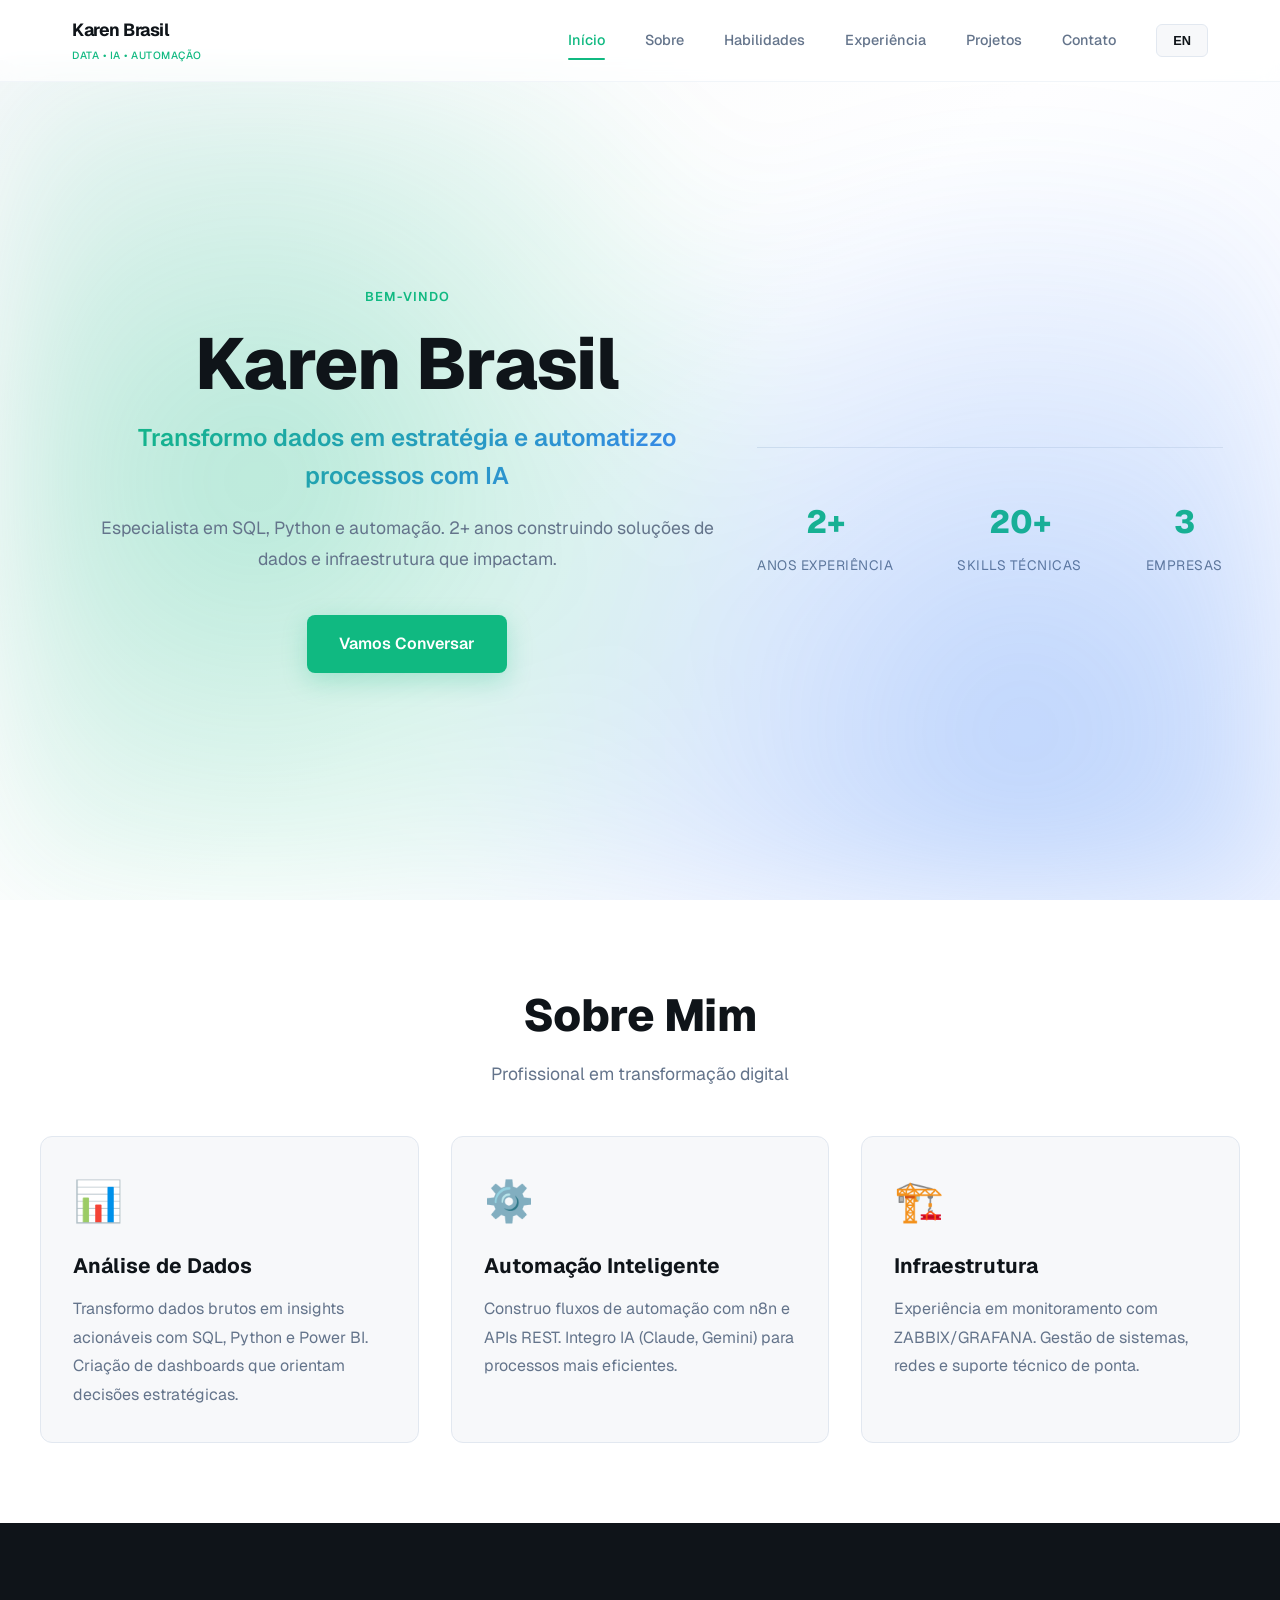
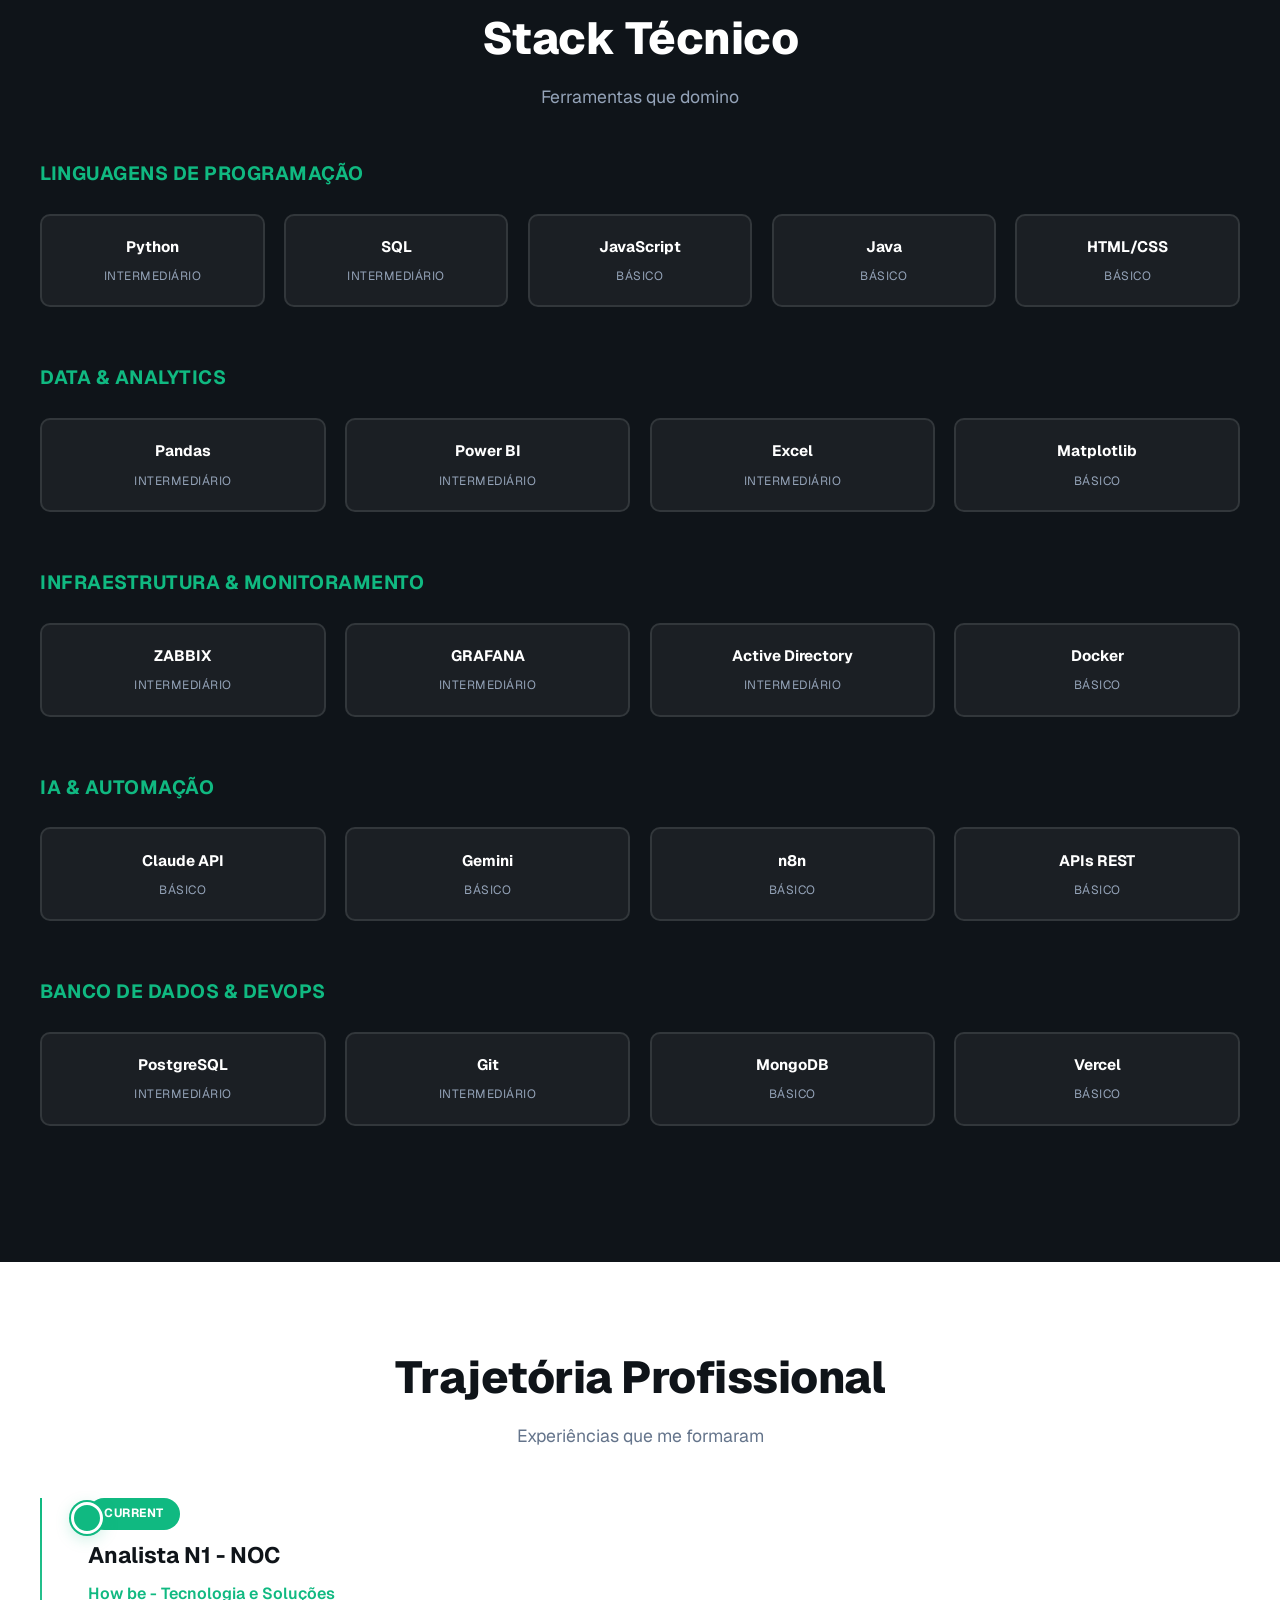
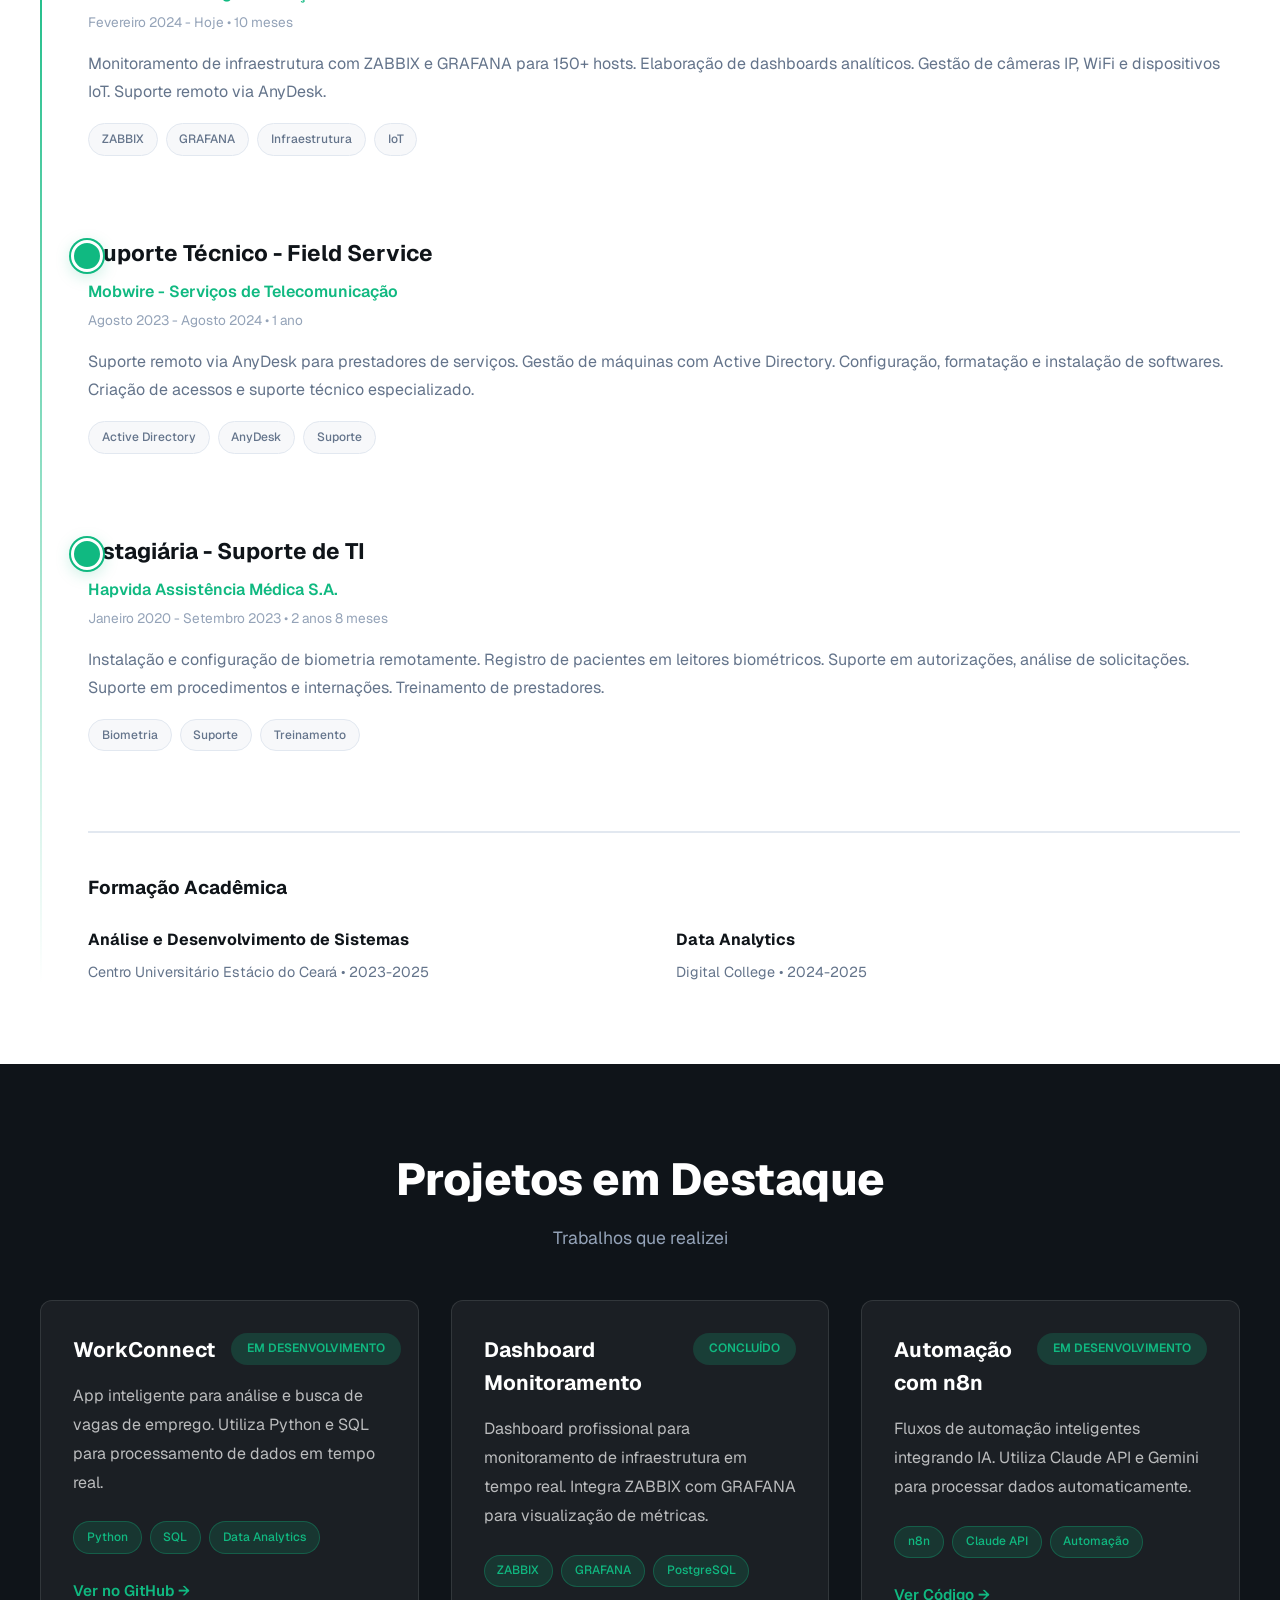
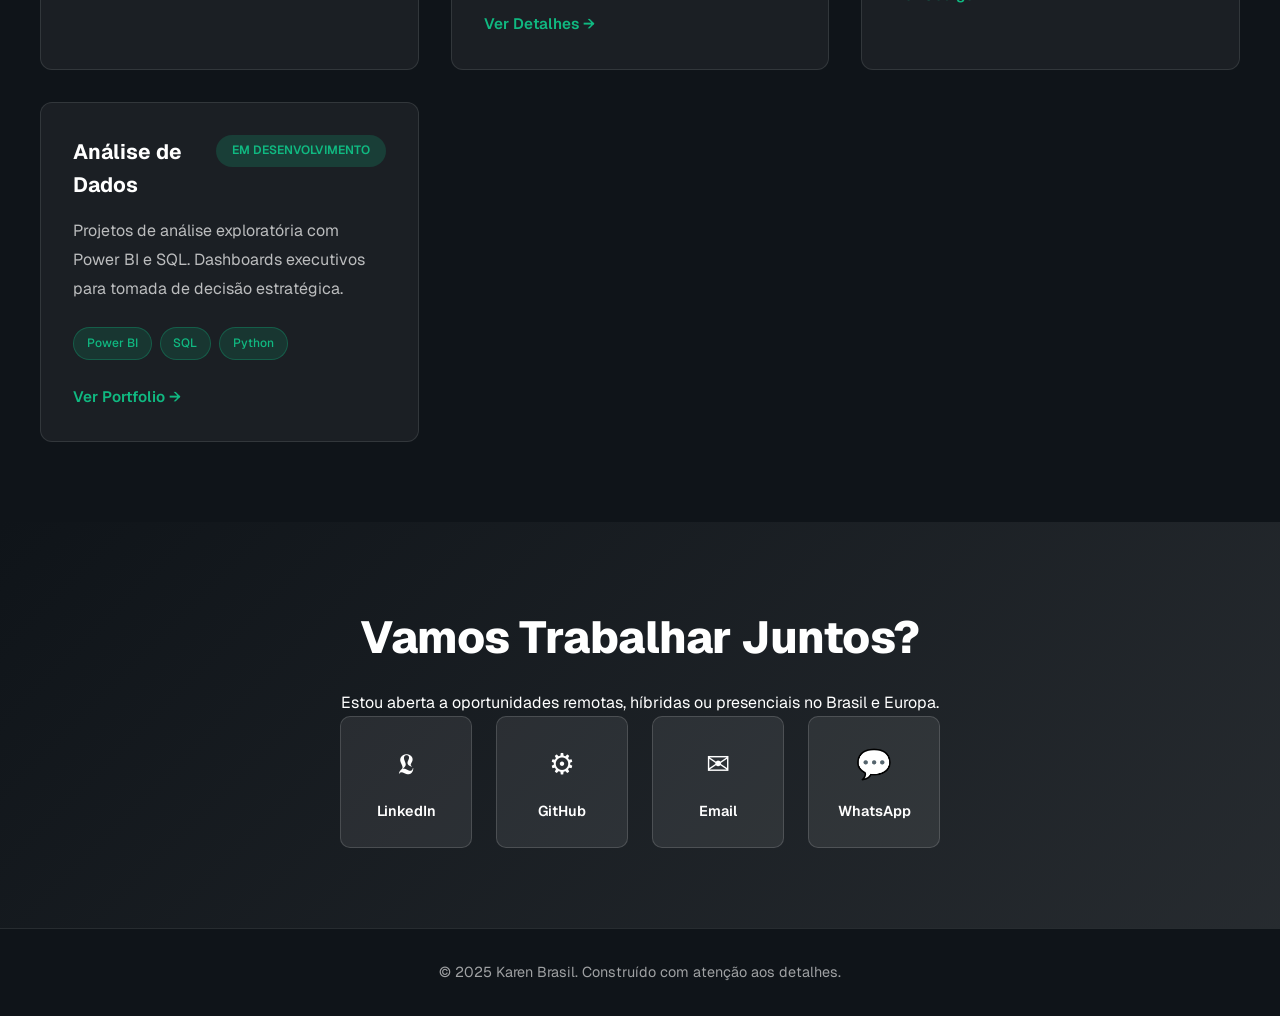
==== commit 1f2d11c7: "Redesign: Radical upgrade with Claude Design principles - Premium aesthetic DESIGN OVERHAUL: - Compl" ====
--- a/index.html
+++ b/index.html
@@ -4,14 +4,17 @@
     <meta charset="UTF-8">
     <meta name="viewport" content="width=device-width, initial-scale=1.0">
     <title>Karen Brasil | Analista de Dados & Automação</title>
-    <link href="https://fonts.googleapis.com/css2?family=Inter:wght@400;500;600;700;800&family=Poppins:wght@600;700;800&display=swap" rel="stylesheet">
+    <link href="https://fonts.googleapis.com/css2?family=Geist:wght@400;500;600;700;800&family=Geist+Mono:wght@400;500;600&display=swap" rel="stylesheet">
     <link rel="stylesheet" href="style.css">
 </head>
 <body>
     <!-- NAVBAR -->
-    <nav class="navbar">
-        <div class="nav-container">
-            <div class="logo">Karen Brasil</div>
+    <nav class="navbar" role="navigation">
+        <div class="nav-wrapper">
+            <div class="logo">
+                <span class="logo-text">Karen Brasil</span>
+                <span class="logo-badge">Data • IA • Automação</span>
+            </div>
             <div class="nav-menu">
                 <a href="#inicio" class="nav-item active">Início</a>
                 <a href="#sobre" class="nav-item">Sobre</a>
@@ -26,224 +29,344 @@
 
     <!-- HERO -->
     <section id="inicio" class="hero">
+        <div class="hero-bg"></div>
         <div class="hero-content">
-            <h1 id="hero-title">Karen Brasil</h1>
-            <p id="hero-subtitle">Analista de Dados & Automação</p>
-            <p id="hero-desc">Transformo dados em decisões estratégicas e automatizzo processos complexos com IA e Python.</p>
-            <a href="#contato" class="cta-btn" id="cta-btn">Conectar</a>
-        </div>
-    </section>
-
-    <!-- SOBRE (Expansível) -->
+            <div class="hero-label">Bem-vindo</div>
+            <h1 class="hero-title">Karen Brasil</h1>
+            <p class="hero-subtitle">Transformo dados em estratégia e automatizzo processos com IA</p>
+            <p class="hero-description">Especialista em SQL, Python e automação. 2+ anos construindo soluções de dados e infraestrutura que impactam.</p>
+            <a href="#contato" class="btn btn-primary">Vamos Conversar</a>
+        </div>
+        <div class="hero-stats">
+            <div class="stat">
+                <span class="stat-value">2+</span>
+                <span class="stat-label">Anos Experiência</span>
+            </div>
+            <div class="stat">
+                <span class="stat-value">20+</span>
+                <span class="stat-label">Skills Técnicas</span>
+            </div>
+            <div class="stat">
+                <span class="stat-value">3</span>
+                <span class="stat-label">Empresas</span>
+            </div>
+        </div>
+    </section>
+
+    <!-- SOBRE -->
     <section id="sobre" class="section">
         <div class="container">
             <div class="section-header">
-                <h2 id="sobre-title">Sobre</h2>
-                <button class="expand-btn" onclick="toggleSection('sobre')">+</button>
-            </div>
-            <div id="sobre-content" class="section-content collapsed">
-                <p id="sobre-text">Analista de dados com 2+ anos de experiência em infraestrutura e suporte técnico. Especializada em SQL, Python, automação com n8n e integração com IA (Claude, Gemini). Graduanda em Análise e Desenvolvimento de Sistemas e Data Analytics.</p>
-            </div>
-        </div>
-    </section>
-
-    <!-- HABILIDADES (Expansível) -->
-    <section id="habilidades" class="section">
+                <h2>Sobre Mim</h2>
+                <p class="section-subtitle">Profissional em transformação digital</p>
+            </div>
+            <div class="about-grid">
+                <div class="about-card">
+                    <div class="card-icon">📊</div>
+                    <h3>Análise de Dados</h3>
+                    <p>Transformo dados brutos em insights acionáveis com SQL, Python e Power BI. Criação de dashboards que orientam decisões estratégicas.</p>
+                </div>
+                <div class="about-card">
+                    <div class="card-icon">⚙️</div>
+                    <h3>Automação Inteligente</h3>
+                    <p>Construo fluxos de automação com n8n e APIs REST. Integro IA (Claude, Gemini) para processos mais eficientes.</p>
+                </div>
+                <div class="about-card">
+                    <div class="card-icon">🏗️</div>
+                    <h3>Infraestrutura</h3>
+                    <p>Experiência em monitoramento com ZABBIX/GRAFANA. Gestão de sistemas, redes e suporte técnico de ponta.</p>
+                </div>
+            </div>
+        </div>
+    </section>
+
+    <!-- HABILIDADES -->
+    <section id="habilidades" class="section section-dark">
         <div class="container">
             <div class="section-header">
-                <h2 id="skills-title">Habilidades</h2>
-                <button class="expand-btn" onclick="toggleSection('habilidades')">+</button>
-            </div>
-            <div id="habilidades-content" class="section-content expanded">
-
-                <!-- Linguagens de Programação -->
-                <div class="skills-category">
-                    <h3 class="category-title">Linguagens de Programação</h3>
-                    <div class="skills-grid">
-                        <div class="skill-card" data-level="intermediario">Python</div>
-                        <div class="skill-card" data-level="intermediario">SQL</div>
-                        <div class="skill-card" data-level="basico">JavaScript</div>
-                        <div class="skill-card" data-level="basico">Java</div>
-                    </div>
-                </div>
-
-                <!-- Data Analytics -->
-                <div class="skills-category">
-                    <h3 class="category-title">Data Analytics & BI</h3>
-                    <div class="skills-grid">
-                        <div class="skill-card" data-level="intermediario">Pandas</div>
-                        <div class="skill-card" data-level="intermediario">Power BI</div>
-                        <div class="skill-card" data-level="intermediario">Excel</div>
-                        <div class="skill-card" data-level="basico">Matplotlib</div>
-                    </div>
-                </div>
-
-                <!-- Infraestrutura & Monitoramento -->
-                <div class="skills-category">
-                    <h3 class="category-title">Infraestrutura & Monitoramento</h3>
-                    <div class="skills-grid">
-                        <div class="skill-card" data-level="intermediario">ZABBIX</div>
-                        <div class="skill-card" data-level="intermediario">GRAFANA</div>
-                        <div class="skill-card" data-level="intermediario">Active Directory</div>
-                        <div class="skill-card" data-level="basico">Docker</div>
-                    </div>
-                </div>
-
-                <!-- IA & Automação -->
-                <div class="skills-category">
-                    <h3 class="category-title">IA & Automação</h3>
-                    <div class="skills-grid">
-                        <div class="skill-card" data-level="basico">Claude API</div>
-                        <div class="skill-card" data-level="basico">Gemini</div>
-                        <div class="skill-card" data-level="basico">n8n</div>
-                        <div class="skill-card" data-level="basico">APIs REST</div>
-                    </div>
-                </div>
-
-                <!-- Banco de Dados & DevOps -->
-                <div class="skills-category">
-                    <h3 class="category-title">Banco de Dados & DevOps</h3>
-                    <div class="skills-grid">
-                        <div class="skill-card" data-level="intermediario">PostgreSQL</div>
-                        <div class="skill-card" data-level="intermediario">Git</div>
-                        <div class="skill-card" data-level="basico">MongoDB</div>
-                        <div class="skill-card" data-level="basico">Vercel</div>
-                    </div>
-                </div>
-
-            </div>
-        </div>
-    </section>
-
-    <!-- EXPERIÊNCIA (Timeline) -->
+                <h2>Stack Técnico</h2>
+                <p class="section-subtitle">Ferramentas que domino</p>
+            </div>
+
+            <!-- Linguagens -->
+            <div class="skills-block">
+                <h3 class="skills-title">Linguagens de Programação</h3>
+                <div class="skills-grid">
+                    <div class="skill-badge" data-level="pro">
+                        <span class="skill-name">Python</span>
+                        <span class="skill-level">Intermediário</span>
+                    </div>
+                    <div class="skill-badge" data-level="pro">
+                        <span class="skill-name">SQL</span>
+                        <span class="skill-level">Intermediário</span>
+                    </div>
+                    <div class="skill-badge" data-level="mid">
+                        <span class="skill-name">JavaScript</span>
+                        <span class="skill-level">Básico</span>
+                    </div>
+                    <div class="skill-badge" data-level="mid">
+                        <span class="skill-name">Java</span>
+                        <span class="skill-level">Básico</span>
+                    </div>
+                    <div class="skill-badge" data-level="mid">
+                        <span class="skill-name">HTML/CSS</span>
+                        <span class="skill-level">Básico</span>
+                    </div>
+                </div>
+            </div>
+
+            <!-- Data & Analytics -->
+            <div class="skills-block">
+                <h3 class="skills-title">Data & Analytics</h3>
+                <div class="skills-grid">
+                    <div class="skill-badge" data-level="pro">
+                        <span class="skill-name">Pandas</span>
+                        <span class="skill-level">Intermediário</span>
+                    </div>
+                    <div class="skill-badge" data-level="pro">
+                        <span class="skill-name">Power BI</span>
+                        <span class="skill-level">Intermediário</span>
+                    </div>
+                    <div class="skill-badge" data-level="pro">
+                        <span class="skill-name">Excel</span>
+                        <span class="skill-level">Intermediário</span>
+                    </div>
+                    <div class="skill-badge" data-level="mid">
+                        <span class="skill-name">Matplotlib</span>
+                        <span class="skill-level">Básico</span>
+                    </div>
+                </div>
+            </div>
+
+            <!-- Infraestrutura -->
+            <div class="skills-block">
+                <h3 class="skills-title">Infraestrutura & Monitoramento</h3>
+                <div class="skills-grid">
+                    <div class="skill-badge" data-level="pro">
+                        <span class="skill-name">ZABBIX</span>
+                        <span class="skill-level">Intermediário</span>
+                    </div>
+                    <div class="skill-badge" data-level="pro">
+                        <span class="skill-name">GRAFANA</span>
+                        <span class="skill-level">Intermediário</span>
+                    </div>
+                    <div class="skill-badge" data-level="pro">
+                        <span class="skill-name">Active Directory</span>
+                        <span class="skill-level">Intermediário</span>
+                    </div>
+                    <div class="skill-badge" data-level="mid">
+                        <span class="skill-name">Docker</span>
+                        <span class="skill-level">Básico</span>
+                    </div>
+                </div>
+            </div>
+
+            <!-- IA & Automação -->
+            <div class="skills-block">
+                <h3 class="skills-title">IA & Automação</h3>
+                <div class="skills-grid">
+                    <div class="skill-badge" data-level="mid">
+                        <span class="skill-name">Claude API</span>
+                        <span class="skill-level">Básico</span>
+                    </div>
+                    <div class="skill-badge" data-level="mid">
+                        <span class="skill-name">Gemini</span>
+                        <span class="skill-level">Básico</span>
+                    </div>
+                    <div class="skill-badge" data-level="mid">
+                        <span class="skill-name">n8n</span>
+                        <span class="skill-level">Básico</span>
+                    </div>
+                    <div class="skill-badge" data-level="mid">
+                        <span class="skill-name">APIs REST</span>
+                        <span class="skill-level">Básico</span>
+                    </div>
+                </div>
+            </div>
+
+            <!-- Databases & DevOps -->
+            <div class="skills-block">
+                <h3 class="skills-title">Banco de Dados & DevOps</h3>
+                <div class="skills-grid">
+                    <div class="skill-badge" data-level="pro">
+                        <span class="skill-name">PostgreSQL</span>
+                        <span class="skill-level">Intermediário</span>
+                    </div>
+                    <div class="skill-badge" data-level="pro">
+                        <span class="skill-name">Git</span>
+                        <span class="skill-level">Intermediário</span>
+                    </div>
+                    <div class="skill-badge" data-level="mid">
+                        <span class="skill-name">MongoDB</span>
+                        <span class="skill-level">Básico</span>
+                    </div>
+                    <div class="skill-badge" data-level="mid">
+                        <span class="skill-name">Vercel</span>
+                        <span class="skill-level">Básico</span>
+                    </div>
+                </div>
+            </div>
+        </div>
+    </section>
+
+    <!-- EXPERIÊNCIA -->
     <section id="experiencia" class="section">
         <div class="container">
             <div class="section-header">
-                <h2 id="exp-title">Experiência Profissional</h2>
-                <button class="expand-btn" onclick="toggleSection('experiencia')">+</button>
-            </div>
-            <div id="experiencia-content" class="section-content collapsed">
-                <div class="timeline">
-                    <div class="timeline-item">
-                        <div class="timeline-marker"></div>
-                        <div class="timeline-content">
-                            <h3 id="exp1-title">Analista N1 - NOC</h3>
-                            <p class="timeline-company" id="exp1-company">How be - Tecnologia e Soluções</p>
-                            <p class="timeline-date" id="exp1-date">2024 - 2025 • 10 meses</p>
-                            <p id="exp1-desc">Monitoramento de infraestrutura com ZABBIX e GRAFANA. Gestão de câmeras IP, WiFi e dispositivos IoT.</p>
-                        </div>
-                    </div>
-
-                    <div class="timeline-item">
-                        <div class="timeline-marker"></div>
-                        <div class="timeline-content">
-                            <h3 id="exp2-title">Suporte Técnico - Field Service</h3>
-                            <p class="timeline-company" id="exp2-company">Mobwire - Serviços de Telecomunicação</p>
-                            <p class="timeline-date" id="exp2-date">2023 - 2024 • 1 ano</p>
-                            <p id="exp2-desc">Suporte remoto via AnyDesk. Gestão de máquinas com Active Directory. Instalação e configuração de sistemas.</p>
-                        </div>
-                    </div>
-
-                    <div class="timeline-item">
-                        <div class="timeline-marker"></div>
-                        <div class="timeline-content">
-                            <h3 id="exp3-title">Estagiária - Suporte de TI</h3>
-                            <p class="timeline-company" id="exp3-company">Hapvida Assistência Médica S.A.</p>
-                            <p class="timeline-date" id="exp3-date">2020 - 2023 • 2 anos 8 meses</p>
-                            <p id="exp3-desc">Suporte biométrico. Análise de solicitações e autorizações de procedimentos. Treinamento de prestadores.</p>
-                        </div>
-                    </div>
-                </div>
-
-                <div class="education">
-                    <h3 id="edu-title">Formação</h3>
-                    <div class="education-item">
-                        <p><strong>Análise e Desenvolvimento de Sistemas</strong> • Estácio do Ceará (2023-2025)</p>
-                    </div>
-                    <div class="education-item">
-                        <p><strong>Data Analytics</strong> • Digital College (2024-2025)</p>
-                    </div>
-                </div>
-            </div>
-        </div>
-    </section>
-
-    <!-- PROJETOS -->
-    <section id="projetos" class="section">
-        <div class="container">
-            <div class="section-header">
-                <h2 id="proj-title">Projetos</h2>
-                <button class="expand-btn" onclick="toggleSection('projetos')">+</button>
-            </div>
-            <div id="projetos-content" class="section-content collapsed">
-                <div class="projects-grid">
-                    <div class="project-card">
-                        <h3>WorkConnect</h3>
-                        <p>App de análise e busca de vagas</p>
-                        <div class="project-tags">
-                            <span>Python</span>
-                            <span>SQL</span>
-                            <span>Data Analytics</span>
-                        </div>
-                        <a href="https://github.com/KarenBrasil" target="_blank" class="project-link">Ver Projeto →</a>
-                    </div>
-
-                    <div class="project-card">
-                        <h3>Dashboard Monitoramento</h3>
-                        <p>Dashboard ZABBIX & GRAFANA</p>
-                        <div class="project-tags">
+                <h2>Trajetória Profissional</h2>
+                <p class="section-subtitle">Experiências que me formaram</p>
+            </div>
+            <div class="timeline">
+                <div class="timeline-item">
+                    <div class="timeline-marker"></div>
+                    <div class="timeline-content">
+                        <div class="exp-badge">Current</div>
+                        <h3>Analista N1 - NOC</h3>
+                        <p class="exp-company">How be - Tecnologia e Soluções</p>
+                        <p class="exp-date">Fevereiro 2024 - Hoje • 10 meses</p>
+                        <p class="exp-desc">Monitoramento de infraestrutura com ZABBIX e GRAFANA para 150+ hosts. Elaboração de dashboards analíticos. Gestão de câmeras IP, WiFi e dispositivos IoT. Suporte remoto via AnyDesk.</p>
+                        <div class="exp-tags">
                             <span>ZABBIX</span>
                             <span>GRAFANA</span>
                             <span>Infraestrutura</span>
-                        </div>
-                        <a href="https://sites.google.com/view/portfoliokarenbr" target="_blank" class="project-link">Ver Detalhes →</a>
-                    </div>
-
-                    <div class="project-card">
+                            <span>IoT</span>
+                        </div>
+                    </div>
+                </div>
+
+                <div class="timeline-item">
+                    <div class="timeline-marker"></div>
+                    <div class="timeline-content">
+                        <h3>Suporte Técnico - Field Service</h3>
+                        <p class="exp-company">Mobwire - Serviços de Telecomunicação</p>
+                        <p class="exp-date">Agosto 2023 - Agosto 2024 • 1 ano</p>
+                        <p class="exp-desc">Suporte remoto via AnyDesk para prestadores de serviços. Gestão de máquinas com Active Directory. Configuração, formatação e instalação de softwares. Criação de acessos e suporte técnico especializado.</p>
+                        <div class="exp-tags">
+                            <span>Active Directory</span>
+                            <span>AnyDesk</span>
+                            <span>Suporte</span>
+                        </div>
+                    </div>
+                </div>
+
+                <div class="timeline-item">
+                    <div class="timeline-marker"></div>
+                    <div class="timeline-content">
+                        <h3>Estagiária - Suporte de TI</h3>
+                        <p class="exp-company">Hapvida Assistência Médica S.A.</p>
+                        <p class="exp-date">Janeiro 2020 - Setembro 2023 • 2 anos 8 meses</p>
+                        <p class="exp-desc">Instalação e configuração de biometria remotamente. Registro de pacientes em leitores biométricos. Suporte em autorizações, análise de solicitações. Suporte em procedimentos e internações. Treinamento de prestadores.</p>
+                        <div class="exp-tags">
+                            <span>Biometria</span>
+                            <span>Suporte</span>
+                            <span>Treinamento</span>
+                        </div>
+                    </div>
+                </div>
+
+                <div class="timeline-education">
+                    <h3>Formação Acadêmica</h3>
+                    <div class="education-items">
+                        <div class="edu-item">
+                            <span class="edu-degree">Análise e Desenvolvimento de Sistemas</span>
+                            <span class="edu-school">Centro Universitário Estácio do Ceará • 2023-2025</span>
+                        </div>
+                        <div class="edu-item">
+                            <span class="edu-degree">Data Analytics</span>
+                            <span class="edu-school">Digital College • 2024-2025</span>
+                        </div>
+                    </div>
+                </div>
+            </div>
+        </div>
+    </section>
+
+    <!-- PROJETOS -->
+    <section id="projetos" class="section section-dark">
+        <div class="container">
+            <div class="section-header">
+                <h2>Projetos em Destaque</h2>
+                <p class="section-subtitle">Trabalhos que realizei</p>
+            </div>
+            <div class="projects-grid">
+                <div class="project-card">
+                    <div class="project-header">
+                        <h3>WorkConnect</h3>
+                        <span class="project-status">Em Desenvolvimento</span>
+                    </div>
+                    <p class="project-desc">App inteligente para análise e busca de vagas de emprego. Utiliza Python e SQL para processamento de dados em tempo real.</p>
+                    <div class="project-tech">
+                        <span class="tech-badge">Python</span>
+                        <span class="tech-badge">SQL</span>
+                        <span class="tech-badge">Data Analytics</span>
+                    </div>
+                    <a href="https://github.com/KarenBrasil" target="_blank" class="project-link">Ver no GitHub →</a>
+                </div>
+
+                <div class="project-card">
+                    <div class="project-header">
+                        <h3>Dashboard Monitoramento</h3>
+                        <span class="project-status">Concluído</span>
+                    </div>
+                    <p class="project-desc">Dashboard profissional para monitoramento de infraestrutura em tempo real. Integra ZABBIX com GRAFANA para visualização de métricas.</p>
+                    <div class="project-tech">
+                        <span class="tech-badge">ZABBIX</span>
+                        <span class="tech-badge">GRAFANA</span>
+                        <span class="tech-badge">PostgreSQL</span>
+                    </div>
+                    <a href="https://sites.google.com/view/portfoliokarenbr" target="_blank" class="project-link">Ver Detalhes →</a>
+                </div>
+
+                <div class="project-card">
+                    <div class="project-header">
                         <h3>Automação com n8n</h3>
-                        <p>Fluxos de automação com IA</p>
-                        <div class="project-tags">
-                            <span>n8n</span>
-                            <span>Claude API</span>
-                            <span>Automação</span>
-                        </div>
-                        <a href="https://github.com/KarenBrasil" target="_blank" class="project-link">Ver Código →</a>
-                    </div>
-
-                    <div class="project-card">
+                        <span class="project-status">Em Desenvolvimento</span>
+                    </div>
+                    <p class="project-desc">Fluxos de automação inteligentes integrando IA. Utiliza Claude API e Gemini para processar dados automaticamente.</p>
+                    <div class="project-tech">
+                        <span class="tech-badge">n8n</span>
+                        <span class="tech-badge">Claude API</span>
+                        <span class="tech-badge">Automação</span>
+                    </div>
+                    <a href="https://github.com/KarenBrasil" target="_blank" class="project-link">Ver Código →</a>
+                </div>
+
+                <div class="project-card">
+                    <div class="project-header">
                         <h3>Análise de Dados</h3>
-                        <p>Projetos com Power BI & SQL</p>
-                        <div class="project-tags">
-                            <span>Power BI</span>
-                            <span>SQL</span>
-                            <span>Python</span>
-                        </div>
-                        <a href="https://sites.google.com/view/portfoliokarenbr" target="_blank" class="project-link">Ver Portfolio →</a>
-                    </div>
+                        <span class="project-status">Em Desenvolvimento</span>
+                    </div>
+                    <p class="project-desc">Projetos de análise exploratória com Power BI e SQL. Dashboards executivos para tomada de decisão estratégica.</p>
+                    <div class="project-tech">
+                        <span class="tech-badge">Power BI</span>
+                        <span class="tech-badge">SQL</span>
+                        <span class="tech-badge">Python</span>
+                    </div>
+                    <a href="https://sites.google.com/view/portfoliokarenbr" target="_blank" class="project-link">Ver Portfolio →</a>
                 </div>
             </div>
         </div>
     </section>
 
     <!-- CONTATO -->
-    <section id="contato" class="section contact-section">
-        <div class="container">
-            <h2 id="contact-title">Contato</h2>
-            <p id="contact-desc">Vamos conversar sobre oportunidades!</p>
-            <div class="contact-links">
-                <a href="https://www.linkedin.com/in/karen-brasil19/" target="_blank" class="contact-item">
+    <section id="contato" class="section contact-cta">
+        <div class="container">
+            <h2>Vamos Trabalhar Juntos?</h2>
+            <p>Estou aberta a oportunidades remotas, híbridas ou presenciais no Brasil e Europa.</p>
+            <div class="contact-methods">
+                <a href="https://www.linkedin.com/in/karen-brasil19/" target="_blank" class="contact-btn">
                     <span class="contact-icon">𝕷</span>
                     <span>LinkedIn</span>
                 </a>
-                <a href="https://github.com/KarenBrasil" target="_blank" class="contact-item">
+                <a href="https://github.com/KarenBrasil" target="_blank" class="contact-btn">
                     <span class="contact-icon">⚙</span>
                     <span>GitHub</span>
                 </a>
-                <a href="mailto:eukarenbrasil@gmail.com" class="contact-item">
+                <a href="mailto:eukarenbrasil@gmail.com" class="contact-btn">
                     <span class="contact-icon">✉</span>
                     <span>Email</span>
                 </a>
-                <a href="https://wa.me/5585998370928" target="_blank" class="contact-item">
+                <a href="https://wa.me/5585998370928" target="_blank" class="contact-btn">
                     <span class="contact-icon">💬</span>
                     <span>WhatsApp</span>
                 </a>
@@ -253,7 +376,7 @@
 
     <!-- FOOTER -->
     <footer class="footer">
-        <p id="footer-text">© 2025 Karen Brasil. Todos os direitos reservados.</p>
+        <p>© 2025 Karen Brasil. Construído com atenção aos detalhes.</p>
     </footer>
 
     <script src="script.js"></script>
--- a/style.css
+++ b/style.css
@@ -1,16 +1,15 @@
-/* ================================
-   VARIÁVEIS & RESET
-   ================================ */
-
 :root {
-    --white: #ffffff;
-    --black: #000000;
-    --bg-dark: #f8f9fa;
-    --text-dark: #1a1a1a;
-    --accent-green: #22c55e;
-    --accent-pink: #ec4899;
-    --border-light: #e5e7eb;
-    --gray-medium: #6b7280;
+    --bg-primary: #ffffff;
+    --bg-secondary: #f7f8fa;
+    --bg-dark: #0f1419;
+    --text-primary: #0f1419;
+    --text-secondary: #64748b;
+    --text-muted: #94a3b8;
+    --accent-green: #10b981;
+    --accent-blue: #3b82f6;
+    --accent-purple: #8b5cf6;
+    --border-light: #e2e8f0;
+    --border-subtle: #f1f5f9;
 }
 
 * {
@@ -23,10 +22,23 @@
     scroll-behavior: smooth;
 }
 
-@keyframes fadeInDown {
+body {
+    font-family: 'Geist', -apple-system, BlinkMacSystemFont, 'Segoe UI', sans-serif;
+    background: var(--bg-primary);
+    color: var(--text-primary);
+    line-height: 1.6;
+    -webkit-font-smoothing: antialiased;
+    -moz-osx-font-smoothing: grayscale;
+}
+
+/* ==========================================
+   ANIMAÇÕES KEYFRAMES
+   ========================================== */
+
+@keyframes slideDown {
     from {
         opacity: 0;
-        transform: translateY(-20px);
+        transform: translateY(-16px);
     }
     to {
         opacity: 1;
@@ -34,10 +46,10 @@
     }
 }
 
-@keyframes fadeInUp {
+@keyframes slideUp {
     from {
         opacity: 0;
-        transform: translateY(20px);
+        transform: translateY(16px);
     }
     to {
         opacity: 1;
@@ -45,67 +57,79 @@
     }
 }
 
-@keyframes scaleIn {
-    from {
-        opacity: 0;
-        transform: scale(0.95);
-    }
-    to {
-        opacity: 1;
-        transform: scale(1);
-    }
-}
-
-body {
-    font-family: 'Inter', -apple-system, BlinkMacSystemFont, 'Segoe UI', sans-serif;
-    background-color: var(--white);
-    color: var(--text-dark);
-    line-height: 1.6;
-}
-
-/* ================================
+@keyframes fadeIn {
+    from { opacity: 0; }
+    to { opacity: 1; }
+}
+
+@keyframes float {
+    0%, 100% { transform: translateY(0px); }
+    50% { transform: translateY(-8px); }
+}
+
+@keyframes glow {
+    0%, 100% { box-shadow: 0 0 0 0 rgba(16, 185, 129, 0.3); }
+    50% { box-shadow: 0 0 0 8px rgba(16, 185, 129, 0); }
+}
+
+/* ==========================================
    NAVBAR
-   ================================ */
+   ========================================== */
 
 .navbar {
     position: fixed;
     top: 0;
     width: 100%;
-    background: var(--white);
-    border-bottom: 1px solid var(--border-light);
+    background: rgba(255, 255, 255, 0.7);
+    backdrop-filter: blur(10px);
+    border-bottom: 1px solid var(--border-subtle);
     z-index: 1000;
-    box-shadow: 0 1px 3px rgba(0, 0, 0, 0.05);
-}
-
-.nav-container {
+    animation: slideDown 0.6s cubic-bezier(0.34, 1.56, 0.64, 1);
+}
+
+.nav-wrapper {
     max-width: 1200px;
     margin: 0 auto;
-    padding: 1.2rem 2rem;
+    padding: 1rem 2rem;
     display: flex;
     justify-content: space-between;
     align-items: center;
 }
 
 .logo {
-    font-family: 'Poppins', sans-serif;
-    font-size: 1.3rem;
+    display: flex;
+    flex-direction: column;
+    gap: 0.25rem;
+}
+
+.logo-text {
+    font-size: 1.1rem;
     font-weight: 700;
-    color: var(--text-dark);
+    color: var(--text-primary);
+    letter-spacing: -0.5px;
+}
+
+.logo-badge {
+    font-size: 0.65rem;
+    font-weight: 500;
+    color: var(--accent-green);
+    text-transform: uppercase;
+    letter-spacing: 0.5px;
 }
 
 .nav-menu {
     display: flex;
-    gap: 2rem;
+    gap: 2.5rem;
     align-items: center;
 }
 
 .nav-item {
-    font-size: 0.95rem;
+    font-size: 0.9rem;
     font-weight: 500;
-    color: var(--gray-medium);
+    color: var(--text-secondary);
     text-decoration: none;
-    transition: color 0.35s cubic-bezier(0.4, 0, 0.2, 1);
     position: relative;
+    transition: color 0.4s cubic-bezier(0.34, 1.56, 0.64, 1);
 }
 
 .nav-item:hover,
@@ -116,102 +140,175 @@
 .nav-item.active::after {
     content: '';
     position: absolute;
-    bottom: -6px;
+    bottom: -8px;
     left: 0;
     right: 0;
     height: 2px;
     background: var(--accent-green);
+    border-radius: 1px;
 }
 
 .lang-btn {
     padding: 0.5rem 1rem;
-    background: var(--bg-dark);
+    background: var(--bg-secondary);
     border: 1px solid var(--border-light);
-    border-radius: 4px;
+    border-radius: 6px;
     font-weight: 600;
+    font-size: 0.8rem;
     cursor: pointer;
     transition: all 0.3s ease;
+    color: var(--text-primary);
 }
 
 .lang-btn:hover {
     background: var(--accent-green);
-    color: var(--white);
+    color: white;
     border-color: var(--accent-green);
-}
-
-/* ================================
-   HERO
-   ================================ */
+    transform: translateY(-2px);
+}
+
+/* ==========================================
+   HERO SECTION
+   ========================================== */
 
 .hero {
-    margin-top: 70px;
-    padding: 6rem 2rem;
-    min-height: calc(100vh - 70px);
+    margin-top: 60px;
+    min-height: calc(100vh - 60px);
     display: flex;
     align-items: center;
     justify-content: center;
-    background: var(--white);
+    position: relative;
+    overflow: hidden;
+    background: linear-gradient(135deg, #f7f8fa 0%, #ffffff 50%, #f0f4ff 100%);
+}
+
+.hero-bg {
+    position: absolute;
+    width: 100%;
+    height: 100%;
+    top: 0;
+    left: 0;
+    opacity: 0.3;
+    background: radial-gradient(circle at 20% 50%, #10b981 0%, transparent 50%),
+                radial-gradient(circle at 80% 80%, #3b82f6 0%, transparent 50%);
+    filter: blur(60px);
+    pointer-events: none;
 }
 
 .hero-content {
+    position: relative;
+    z-index: 1;
     max-width: 700px;
     text-align: center;
-}
-
-.hero-content h1 {
-    font-family: 'Poppins', sans-serif;
-    font-size: 3.5rem;
-    font-weight: 800;
-    color: var(--text-dark);
-    margin-bottom: 0.5rem;
-    animation: fadeInDown 0.8s ease-out;
-}
-
-.hero-content > p:nth-of-type(1) {
-    font-family: 'Poppins', sans-serif;
-    font-size: 1.4rem;
+    padding: 0 2rem;
+    animation: slideUp 0.8s cubic-bezier(0.34, 1.56, 0.64, 1);
+}
+
+.hero-label {
+    font-size: 0.8rem;
     font-weight: 600;
     color: var(--accent-green);
-    margin-bottom: 1.5rem;
-    animation: fadeInDown 0.9s ease-out 0.1s backwards;
-}
-
-.hero-content > p:nth-of-type(2) {
+    text-transform: uppercase;
+    letter-spacing: 1px;
+    margin-bottom: 1rem;
+}
+
+.hero-title {
+    font-size: clamp(2.5rem, 8vw, 4.5rem);
+    font-weight: 800;
+    color: var(--text-primary);
+    margin-bottom: 1rem;
+    letter-spacing: -1px;
+    line-height: 1.1;
+}
+
+.hero-subtitle {
+    font-size: 1.5rem;
+    font-weight: 600;
+    background: linear-gradient(135deg, var(--accent-green) 0%, var(--accent-blue) 100%);
+    -webkit-background-clip: text;
+    -webkit-text-fill-color: transparent;
+    background-clip: text;
+    margin-bottom: 1rem;
+}
+
+.hero-description {
     font-size: 1.1rem;
-    color: var(--gray-medium);
-    margin-bottom: 2rem;
+    color: var(--text-secondary);
     line-height: 1.8;
-    animation: fadeInUp 0.9s ease-out 0.2s backwards;
-}
-
-.cta-btn {
+    margin-bottom: 2.5rem;
+}
+
+.btn {
     display: inline-block;
-    padding: 0.9rem 2.5rem;
-    background: var(--accent-green);
-    color: var(--white);
-    text-decoration: none;
-    border-radius: 6px;
+    padding: 1rem 2rem;
+    border-radius: 8px;
     font-weight: 600;
     font-size: 1rem;
-    transition: all 0.35s cubic-bezier(0.4, 0, 0.2, 1);
-    border: 2px solid var(--accent-green);
-    animation: scaleIn 1s ease-out 0.3s backwards;
-}
-
-.cta-btn:hover {
-    background: var(--text-dark);
-    border-color: var(--text-dark);
+    text-decoration: none;
+    transition: all 0.4s cubic-bezier(0.34, 1.56, 0.64, 1);
+    border: none;
+    cursor: pointer;
+}
+
+.btn-primary {
+    background: var(--accent-green);
+    color: white;
+    box-shadow: 0 8px 24px rgba(16, 185, 129, 0.25);
+}
+
+.btn-primary:hover {
+    background: #059669;
+    box-shadow: 0 16px 40px rgba(16, 185, 129, 0.35);
     transform: translateY(-4px);
-    box-shadow: 0 12px 30px rgba(34, 197, 94, 0.25);
-}
-
-/* ================================
+}
+
+.hero-stats {
+    margin-top: 4rem;
+    display: flex;
+    justify-content: center;
+    gap: 4rem;
+    padding-top: 3rem;
+    border-top: 1px solid var(--border-light);
+}
+
+.stat {
+    display: flex;
+    flex-direction: column;
+    align-items: center;
+    gap: 0.5rem;
+    animation: slideUp 1s cubic-bezier(0.34, 1.56, 0.64, 1) backwards;
+}
+
+.stat:nth-child(1) { animation-delay: 0.1s; }
+.stat:nth-child(2) { animation-delay: 0.2s; }
+.stat:nth-child(3) { animation-delay: 0.3s; }
+
+.stat-value {
+    font-size: 2rem;
+    font-weight: 800;
+    color: var(--accent-green);
+}
+
+.stat-label {
+    font-size: 0.85rem;
+    color: var(--text-secondary);
+    text-transform: uppercase;
+    letter-spacing: 0.5px;
+}
+
+/* ==========================================
    SECTIONS
-   ================================ */
+   ========================================== */
 
 .section {
-    padding: 4rem 2rem;
-    border-bottom: 1px solid var(--border-light);
+    padding: 5rem 2rem;
+    background: var(--bg-primary);
+}
+
+.section-dark {
+    background: var(--bg-dark);
+    color: #ffffff;
 }
 
 .container {
@@ -220,153 +317,179 @@
 }
 
 .section-header {
-    display: flex;
-    justify-content: space-between;
-    align-items: center;
-    margin-bottom: 2rem;
+    text-align: center;
+    margin-bottom: 3rem;
 }
 
 .section-header h2 {
-    font-family: 'Poppins', sans-serif;
-    font-size: 2.2rem;
+    font-size: clamp(1.8rem, 5vw, 2.8rem);
+    font-weight: 800;
+    margin-bottom: 0.5rem;
+    letter-spacing: -0.5px;
+}
+
+.section-dark .section-header h2 {
+    color: #ffffff;
+}
+
+.section-subtitle {
+    font-size: 1.1rem;
+    color: var(--text-secondary);
+}
+
+.section-dark .section-subtitle {
+    color: var(--text-muted);
+}
+
+/* ==========================================
+   ABOUT SECTION
+   ========================================== */
+
+.about-grid {
+    display: grid;
+    grid-template-columns: repeat(auto-fit, minmax(300px, 1fr));
+    gap: 2rem;
+}
+
+.about-card {
+    padding: 2rem;
+    background: var(--bg-secondary);
+    border: 1px solid var(--border-light);
+    border-radius: 12px;
+    transition: all 0.4s cubic-bezier(0.34, 1.56, 0.64, 1);
+}
+
+.about-card:hover {
+    border-color: var(--accent-green);
+    box-shadow: 0 16px 40px rgba(16, 185, 129, 0.1);
+    transform: translateY(-8px);
+}
+
+.card-icon {
+    font-size: 2.5rem;
+    margin-bottom: 1rem;
+}
+
+.about-card h3 {
+    font-size: 1.3rem;
     font-weight: 700;
-    color: var(--text-dark);
-}
-
-.expand-btn {
-    width: 44px;
-    height: 44px;
-    border: 2px solid var(--accent-green);
-    background: var(--white);
-    border-radius: 50%;
-    font-size: 1.5rem;
+    margin-bottom: 0.8rem;
+    color: var(--text-primary);
+}
+
+.about-card p {
+    color: var(--text-secondary);
+    line-height: 1.8;
+}
+
+/* ==========================================
+   SKILLS SECTION
+   ========================================== */
+
+.skills-block {
+    margin-bottom: 3.5rem;
+}
+
+.skills-title {
+    font-size: 1.2rem;
     font-weight: 700;
     color: var(--accent-green);
-    cursor: pointer;
-    transition: all 0.35s cubic-bezier(0.4, 0, 0.2, 1);
-    display: flex;
+    text-transform: uppercase;
+    letter-spacing: 0.5px;
+    margin-bottom: 1.5rem;
+}
+
+.section-dark .skills-title {
+    color: #10b981;
+}
+
+.skills-grid {
+    display: grid;
+    grid-template-columns: repeat(auto-fit, minmax(140px, 1fr));
+    gap: 1.2rem;
+}
+
+.skill-badge {
+    padding: 1.2rem;
+    background: var(--bg-secondary);
+    border: 2px solid var(--border-light);
+    border-radius: 10px;
+    display: flex;
+    flex-direction: column;
     align-items: center;
     justify-content: center;
-}
-
-.expand-btn:hover {
-    background: var(--accent-green);
-    color: var(--white);
-    transform: rotate(90deg);
-    box-shadow: 0 8px 20px rgba(34, 197, 94, 0.2);
-}
-
-.section-content {
-    max-height: 2000px;
+    gap: 0.5rem;
+    text-align: center;
+    transition: all 0.4s cubic-bezier(0.34, 1.56, 0.64, 1);
+    cursor: pointer;
+    position: relative;
     overflow: hidden;
-    transition: max-height 0.4s ease;
-}
-
-.section-content.collapsed {
-    display: none;
-}
-
-.section-content.expanded {
-    display: block;
-}
-
-/* ================================
-   HABILIDADES - GRID DE SKILLS
-   ================================ */
-
-.skills-category {
-    margin-bottom: 3rem;
-}
-
-.category-title {
-    font-family: 'Poppins', sans-serif;
-    font-size: 1.1rem;
-    font-weight: 600;
-    color: var(--accent-pink);
-    margin-bottom: 1.2rem;
+}
+
+.section-dark .skill-badge {
+    background: rgba(255, 255, 255, 0.05);
+    border-color: rgba(255, 255, 255, 0.1);
+}
+
+.skill-badge::before {
+    content: '';
+    position: absolute;
+    inset: 0;
+    background: linear-gradient(135deg, var(--accent-green) 0%, transparent 100%);
+    opacity: 0;
+    transition: opacity 0.4s ease;
+    z-index: 0;
+}
+
+.skill-badge[data-level="pro"]::before {
+    background: linear-gradient(135deg, var(--accent-green) 0%, transparent 100%);
+}
+
+.skill-badge[data-level="mid"]::before {
+    background: linear-gradient(135deg, var(--accent-blue) 0%, transparent 100%);
+}
+
+.skill-badge:hover {
+    transform: translateY(-8px);
+    border-color: var(--accent-green);
+}
+
+.skill-badge:hover::before {
+    opacity: 0.15;
+}
+
+.skill-name {
+    font-weight: 700;
+    font-size: 0.95rem;
+    color: var(--text-primary);
+    position: relative;
+    z-index: 1;
+}
+
+.section-dark .skill-name {
+    color: #ffffff;
+}
+
+.skill-level {
+    font-size: 0.75rem;
+    color: var(--text-secondary);
     text-transform: uppercase;
     letter-spacing: 0.5px;
-}
-
-.skills-grid {
-    display: grid;
-    grid-template-columns: repeat(auto-fit, minmax(130px, 1fr));
-    gap: 1rem;
-}
-
-@media (min-width: 1024px) {
-    .skills-grid {
-        grid-template-columns: repeat(4, 1fr);
-    }
-}
-
-.skill-card {
-    padding: 1.2rem;
-    background: var(--bg-dark);
-    border: 2px solid var(--border-light);
-    border-radius: 8px;
-    text-align: center;
-    font-weight: 600;
-    color: var(--text-dark);
-    transition: all 0.35s cubic-bezier(0.4, 0, 0.2, 1);
-    cursor: pointer;
-    display: flex;
-    align-items: center;
-    justify-content: center;
-    min-height: 110px;
-    font-size: 0.9rem;
     position: relative;
-}
-
-.skill-card::before {
-    content: attr(data-level);
-    position: absolute;
-    top: 8px;
-    right: 8px;
-    font-size: 0.65rem;
-    font-weight: 700;
-    text-transform: uppercase;
-    padding: 2px 6px;
-    border-radius: 3px;
-    background: var(--white);
-    color: var(--text-dark);
-    opacity: 0.7;
-    transition: opacity 0.3s ease;
-}
-
-.skill-card[data-level="intermediario"]::before {
-    content: "INT";
-    background: rgba(34, 197, 94, 0.2);
-    color: var(--accent-green);
-}
-
-.skill-card[data-level="basico"]::before {
-    content: "BAS";
-    background: rgba(236, 72, 153, 0.2);
-    color: var(--accent-pink);
-}
-
-.skill-card:hover {
-    border-color: var(--accent-green);
-    background: var(--accent-green);
-    color: var(--white);
-    transform: translateY(-8px);
-    box-shadow: 0 12px 30px rgba(34, 197, 94, 0.2);
-}
-
-.skill-card:hover::before {
-    opacity: 1;
-    background: var(--white);
-    color: var(--accent-green);
-}
-
-/* ================================
-   TIMELINE - EXPERIÊNCIA
-   ================================ */
+    z-index: 1;
+}
+
+.section-dark .skill-level {
+    color: var(--text-muted);
+}
+
+/* ==========================================
+   TIMELINE
+   ========================================== */
 
 .timeline {
     position: relative;
-    padding-left: 2rem;
+    padding-left: 3rem;
 }
 
 .timeline::before {
@@ -376,12 +499,12 @@
     top: 0;
     bottom: 0;
     width: 2px;
-    background: var(--accent-green);
+    background: linear-gradient(180deg, var(--accent-green) 0%, transparent 100%);
 }
 
 .timeline-item {
     position: relative;
-    margin-bottom: 2.5rem;
+    margin-bottom: 3rem;
     padding-bottom: 2rem;
 }
 
@@ -391,139 +514,179 @@
 
 .timeline-marker {
     position: absolute;
-    left: -12px;
-    top: 0;
-    width: 22px;
-    height: 22px;
+    left: -17px;
+    top: 4px;
+    width: 32px;
+    height: 32px;
     border-radius: 50%;
     background: var(--accent-green);
-    border: 3px solid var(--white);
-    box-shadow: 0 0 0 3px var(--accent-green), 0 0 0 6px rgba(34, 197, 94, 0.1);
-    transition: all 0.3s ease;
+    border: 3px solid var(--bg-primary);
+    box-shadow: 0 0 0 2px var(--accent-green), 0 4px 16px rgba(16, 185, 129, 0.25);
+    transition: all 0.4s cubic-bezier(0.34, 1.56, 0.64, 1);
 }
 
 .timeline-item:hover .timeline-marker {
-    box-shadow: 0 0 0 3px var(--accent-green), 0 0 12px rgba(34, 197, 94, 0.3);
-    transform: scale(1.2);
+    box-shadow: 0 0 0 2px var(--accent-green), 0 8px 32px rgba(16, 185, 129, 0.4);
+    transform: scale(1.25);
 }
 
 .timeline-content h3 {
-    font-family: 'Poppins', sans-serif;
-    font-size: 1.2rem;
+    font-size: 1.4rem;
     font-weight: 700;
-    color: var(--text-dark);
+    color: var(--text-primary);
+    margin-bottom: 0.5rem;
+}
+
+.exp-badge {
+    display: inline-block;
+    padding: 0.4rem 1rem;
+    background: var(--accent-green);
+    color: white;
+    border-radius: 20px;
+    font-size: 0.75rem;
+    font-weight: 700;
+    text-transform: uppercase;
+    letter-spacing: 0.5px;
+    margin-bottom: 0.5rem;
+}
+
+.exp-company {
+    font-weight: 600;
+    color: var(--accent-green);
     margin-bottom: 0.3rem;
 }
 
-.timeline-company {
-    font-weight: 600;
-    color: var(--accent-pink);
-    margin-bottom: 0.2rem;
-    font-size: 0.95rem;
-}
-
-.timeline-date {
+.exp-date {
     font-size: 0.85rem;
-    color: var(--gray-medium);
-    margin-bottom: 0.8rem;
-}
-
-.timeline-content p:last-child {
-    color: var(--gray-medium);
-    line-height: 1.7;
-}
-
-/* ================================
-   EDUCAÇÃO
-   ================================ */
-
-.education {
-    margin-top: 3rem;
-    padding-top: 3rem;
+    color: var(--text-muted);
+    margin-bottom: 1rem;
+}
+
+.exp-desc {
+    color: var(--text-secondary);
+    line-height: 1.8;
+    margin-bottom: 1rem;
+}
+
+.exp-tags {
+    display: flex;
+    flex-wrap: wrap;
+    gap: 0.5rem;
+}
+
+.exp-tags span {
+    padding: 0.35rem 0.8rem;
+    background: var(--bg-secondary);
+    border: 1px solid var(--border-light);
+    border-radius: 20px;
+    font-size: 0.75rem;
+    font-weight: 500;
+    color: var(--text-secondary);
+}
+
+.timeline-education {
+    margin-top: 2.5rem;
+    padding-top: 2.5rem;
     border-top: 2px solid var(--border-light);
 }
 
-.education h3 {
-    font-family: 'Poppins', sans-serif;
+.timeline-education h3 {
+    margin-bottom: 1.5rem;
+}
+
+.education-items {
+    display: grid;
+    grid-template-columns: repeat(auto-fit, minmax(280px, 1fr));
+    gap: 1.5rem;
+}
+
+.edu-item {
+    display: flex;
+    flex-direction: column;
+    gap: 0.5rem;
+}
+
+.edu-degree {
+    font-weight: 700;
+    color: var(--text-primary);
+}
+
+.edu-school {
+    font-size: 0.9rem;
+    color: var(--text-secondary);
+}
+
+/* ==========================================
+   PROJETOS
+   ========================================== */
+
+.projects-grid {
+    display: grid;
+    grid-template-columns: repeat(auto-fit, minmax(300px, 1fr));
+    gap: 2rem;
+}
+
+.project-card {
+    padding: 2rem;
+    background: rgba(255, 255, 255, 0.05);
+    border: 1px solid rgba(255, 255, 255, 0.1);
+    border-radius: 12px;
+    transition: all 0.4s cubic-bezier(0.34, 1.56, 0.64, 1);
+}
+
+.project-header {
+    display: flex;
+    justify-content: space-between;
+    align-items: start;
+    margin-bottom: 1rem;
+    gap: 1rem;
+}
+
+.project-header h3 {
     font-size: 1.3rem;
     font-weight: 700;
-    color: var(--text-dark);
+    color: #ffffff;
+}
+
+.project-status {
+    padding: 0.4rem 1rem;
+    background: rgba(16, 185, 129, 0.2);
+    color: #10b981;
+    border-radius: 20px;
+    font-size: 0.75rem;
+    font-weight: 600;
+    text-transform: uppercase;
+    white-space: nowrap;
+}
+
+.project-desc {
+    color: rgba(255, 255, 255, 0.7);
+    line-height: 1.8;
     margin-bottom: 1.5rem;
 }
 
-.education-item {
-    padding: 1rem 0;
-    border-bottom: 1px solid var(--border-light);
-}
-
-.education-item p {
-    color: var(--text-dark);
-    font-size: 0.95rem;
-}
-
-.education-item strong {
-    color: var(--accent-pink);
-}
-
-/* ================================
-   PROJETOS
-   ================================ */
-
-.projects-grid {
-    display: grid;
-    grid-template-columns: repeat(auto-fit, minmax(250px, 1fr));
-    gap: 2rem;
-}
-
-@media (min-width: 1024px) {
-    .projects-grid {
-        grid-template-columns: repeat(2, 1fr);
-    }
-}
-
-.project-card {
-    padding: 2rem;
-    background: var(--bg-dark);
-    border: 2px solid var(--border-light);
-    border-radius: 8px;
-    transition: all 0.35s cubic-bezier(0.4, 0, 0.2, 1);
+.project-tech {
+    display: flex;
+    flex-wrap: wrap;
+    gap: 0.5rem;
+    margin-bottom: 1.5rem;
+}
+
+.tech-badge {
+    padding: 0.35rem 0.8rem;
+    background: rgba(16, 185, 129, 0.15);
+    border: 1px solid rgba(16, 185, 129, 0.3);
+    border-radius: 20px;
+    font-size: 0.75rem;
+    font-weight: 500;
+    color: #10b981;
 }
 
 .project-card:hover {
-    border-color: var(--accent-green);
-    box-shadow: 0 20px 50px rgba(34, 197, 94, 0.15);
-    transform: translateY(-10px);
-}
-
-.project-card h3 {
-    font-family: 'Poppins', sans-serif;
-    font-size: 1.2rem;
-    font-weight: 700;
-    color: var(--text-dark);
-    margin-bottom: 0.5rem;
-}
-
-.project-card > p {
-    color: var(--gray-medium);
-    margin-bottom: 1.2rem;
-    font-size: 0.95rem;
-}
-
-.project-tags {
-    display: flex;
-    gap: 0.5rem;
-    flex-wrap: wrap;
-    margin-bottom: 1.5rem;
-}
-
-.project-tags span {
-    padding: 0.3rem 0.8rem;
-    background: var(--white);
-    border: 1px solid var(--border-light);
-    border-radius: 20px;
-    font-size: 0.8rem;
-    font-weight: 500;
-    color: var(--text-dark);
+    background: rgba(255, 255, 255, 0.08);
+    border-color: rgba(16, 185, 129, 0.3);
+    box-shadow: 0 20px 50px rgba(0, 0, 0, 0.2);
+    transform: translateY(-8px);
 }
 
 .project-link {
@@ -536,31 +699,38 @@
 }
 
 .project-link:hover {
-    color: var(--accent-pink);
     transform: translateX(4px);
-}
-
-/* ================================
+    color: #10b981;
+}
+
+/* ==========================================
    CONTATO
-   ================================ */
-
-.contact-section {
-    background: var(--bg-dark);
+   ========================================== */
+
+.contact-cta {
     text-align: center;
-    padding: 3rem 2rem;
-}
-
-.contact-section h2 {
-    margin-bottom: 0.5rem;
-}
-
-#contact-desc {
-    color: var(--gray-medium);
-    margin-bottom: 2.5rem;
+    background: linear-gradient(135deg, var(--bg-dark) 0%, rgba(15, 20, 25, 0.9) 100%);
+    color: white;
+    padding: 5rem 2rem;
+}
+
+.contact-cta h2 {
+    font-size: clamp(1.8rem, 5vw, 2.8rem);
+    font-weight: 800;
+    margin-bottom: 1rem;
+    letter-spacing: -0.5px;
+}
+
+.contact-cta > p {
     font-size: 1.1rem;
-}
-
-.contact-links {
+    color: rgba(255, 255, 255, 0.7);
+    margin-bottom: 2rem;
+    max-width: 600px;
+    margin-left: auto;
+    margin-right: auto;
+}
+
+.contact-methods {
     display: grid;
     grid-template-columns: repeat(auto-fit, minmax(120px, 1fr));
     gap: 1.5rem;
@@ -568,125 +738,120 @@
     margin: 0 auto;
 }
 
-.contact-item {
+.contact-btn {
     padding: 1.5rem;
-    background: var(--white);
-    border: 2px solid var(--border-light);
-    border-radius: 8px;
+    background: rgba(255, 255, 255, 0.08);
+    border: 1px solid rgba(255, 255, 255, 0.15);
+    border-radius: 10px;
     text-decoration: none;
-    color: var(--text-dark);
-    transition: all 0.35s cubic-bezier(0.4, 0, 0.2, 1);
+    color: white;
     display: flex;
     flex-direction: column;
     align-items: center;
     gap: 0.8rem;
-}
-
-.contact-item:hover {
+    transition: all 0.4s cubic-bezier(0.34, 1.56, 0.64, 1);
+}
+
+.contact-btn:hover {
+    background: var(--accent-green);
     border-color: var(--accent-green);
-    background: var(--accent-green);
-    color: var(--white);
     transform: translateY(-8px);
-    box-shadow: 0 15px 35px rgba(34, 197, 94, 0.2);
+    box-shadow: 0 20px 50px rgba(16, 185, 129, 0.3);
 }
 
 .contact-icon {
     font-size: 1.8rem;
 }
 
-.contact-item span:last-child {
+.contact-btn span:last-child {
     font-weight: 600;
-    font-size: 0.95rem;
-}
-
-/* ================================
+    font-size: 0.9rem;
+}
+
+/* ==========================================
    FOOTER
-   ================================ */
+   ========================================== */
 
 .footer {
-    background: var(--text-dark);
-    color: var(--white);
+    background: var(--bg-dark);
+    color: rgba(255, 255, 255, 0.6);
     text-align: center;
     padding: 2rem;
     font-size: 0.9rem;
-}
-
-/* ================================
-   RESPONSIVIDADE
-   ================================ */
+    border-top: 1px solid rgba(255, 255, 255, 0.1);
+}
+
+/* ==========================================
+   RESPONSIVO
+   ========================================== */
 
 @media (max-width: 768px) {
+    .nav-wrapper {
+        padding: 0.8rem 1rem;
+    }
+
+    .nav-menu {
+        gap: 1.5rem;
+        font-size: 0.85rem;
+    }
+
+    .logo-badge {
+        display: none;
+    }
+
+    .hero-stats {
+        flex-direction: column;
+        gap: 2rem;
+        border-top: none;
+        padding-top: 2rem;
+        margin-top: 2rem;
+    }
+
+    .section {
+        padding: 3rem 1.5rem;
+    }
+
+    .skills-grid {
+        grid-template-columns: repeat(2, 1fr);
+        gap: 1rem;
+    }
+
+    .contact-methods {
+        grid-template-columns: repeat(2, 1fr);
+    }
+}
+
+@media (max-width: 480px) {
+    .nav-container {
+        padding: 0.6rem 1rem;
+    }
+
     .nav-menu {
         gap: 1rem;
-        font-size: 0.85rem;
-    }
-
-    .hero-content h1 {
-        font-size: 2.2rem;
-    }
-
-    .hero-content > p:nth-of-type(1) {
+    }
+
+    .hero-title {
+        font-size: 1.8rem;
+    }
+
+    .hero-subtitle {
         font-size: 1.1rem;
     }
 
-    .section-header h2 {
-        font-size: 1.6rem;
+    .btn {
+        padding: 0.9rem 1.8rem;
+        font-size: 0.95rem;
     }
 
     .skills-grid {
-        grid-template-columns: repeat(2, 1fr);
+        grid-template-columns: 1fr;
+    }
+
+    .contact-methods {
+        grid-template-columns: 1fr;
     }
 
     .projects-grid {
         grid-template-columns: 1fr;
     }
-
-    .contact-links {
-        grid-template-columns: repeat(2, 1fr);
-    }
-
-    .timeline {
-        padding-left: 1.5rem;
-    }
-
-    .timeline-marker {
-        left: -9px;
-        width: 18px;
-        height: 18px;
-    }
-}
-
-@media (max-width: 480px) {
-    .nav-container {
-        padding: 0.8rem 1rem;
-    }
-
-    .logo {
-        font-size: 1rem;
-    }
-
-    .nav-menu {
-        gap: 0.5rem;
-    }
-
-    .hero {
-        padding: 3rem 1rem;
-        margin-top: 60px;
-    }
-
-    .hero-content h1 {
-        font-size: 1.8rem;
-    }
-
-    .section {
-        padding: 2rem 1rem;
-    }
-
-    .skills-grid {
-        grid-template-columns: 1fr;
-    }
-
-    .contact-links {
-        grid-template-columns: 1fr;
-    }
-}
+}
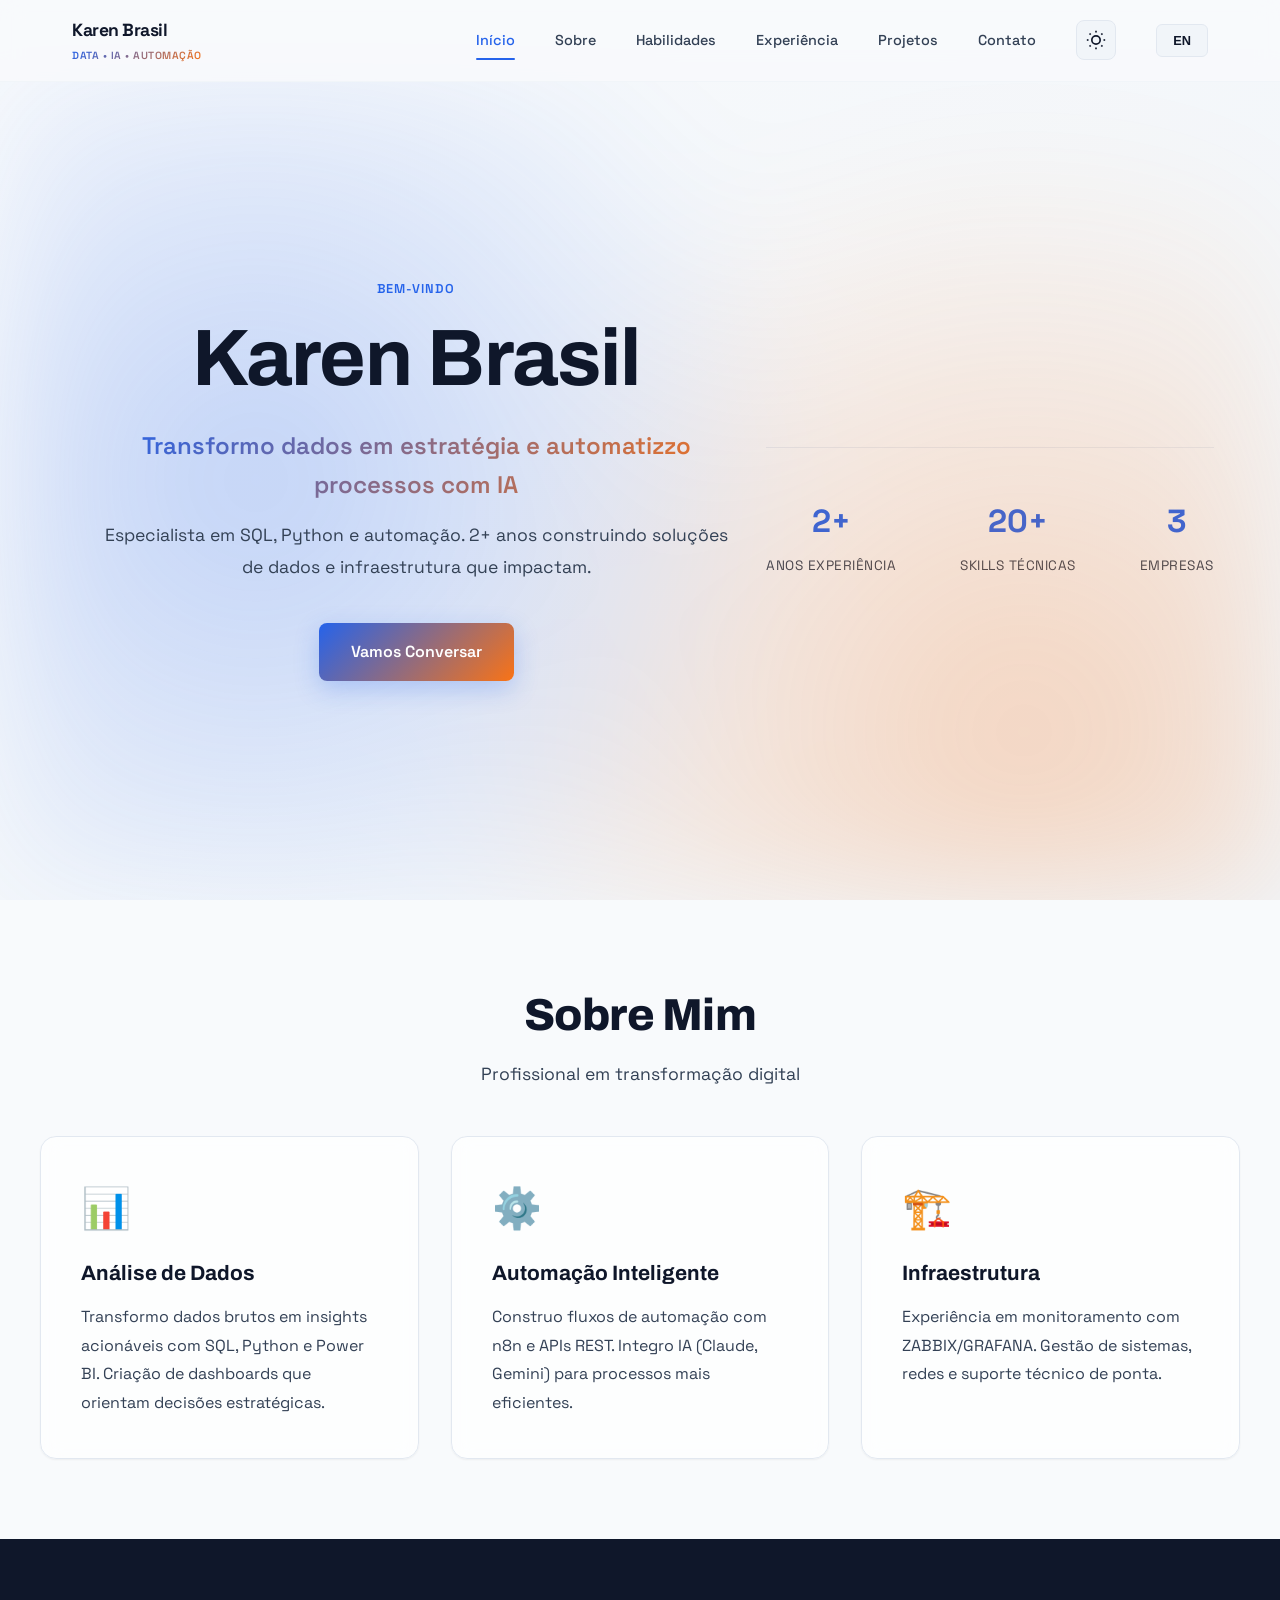
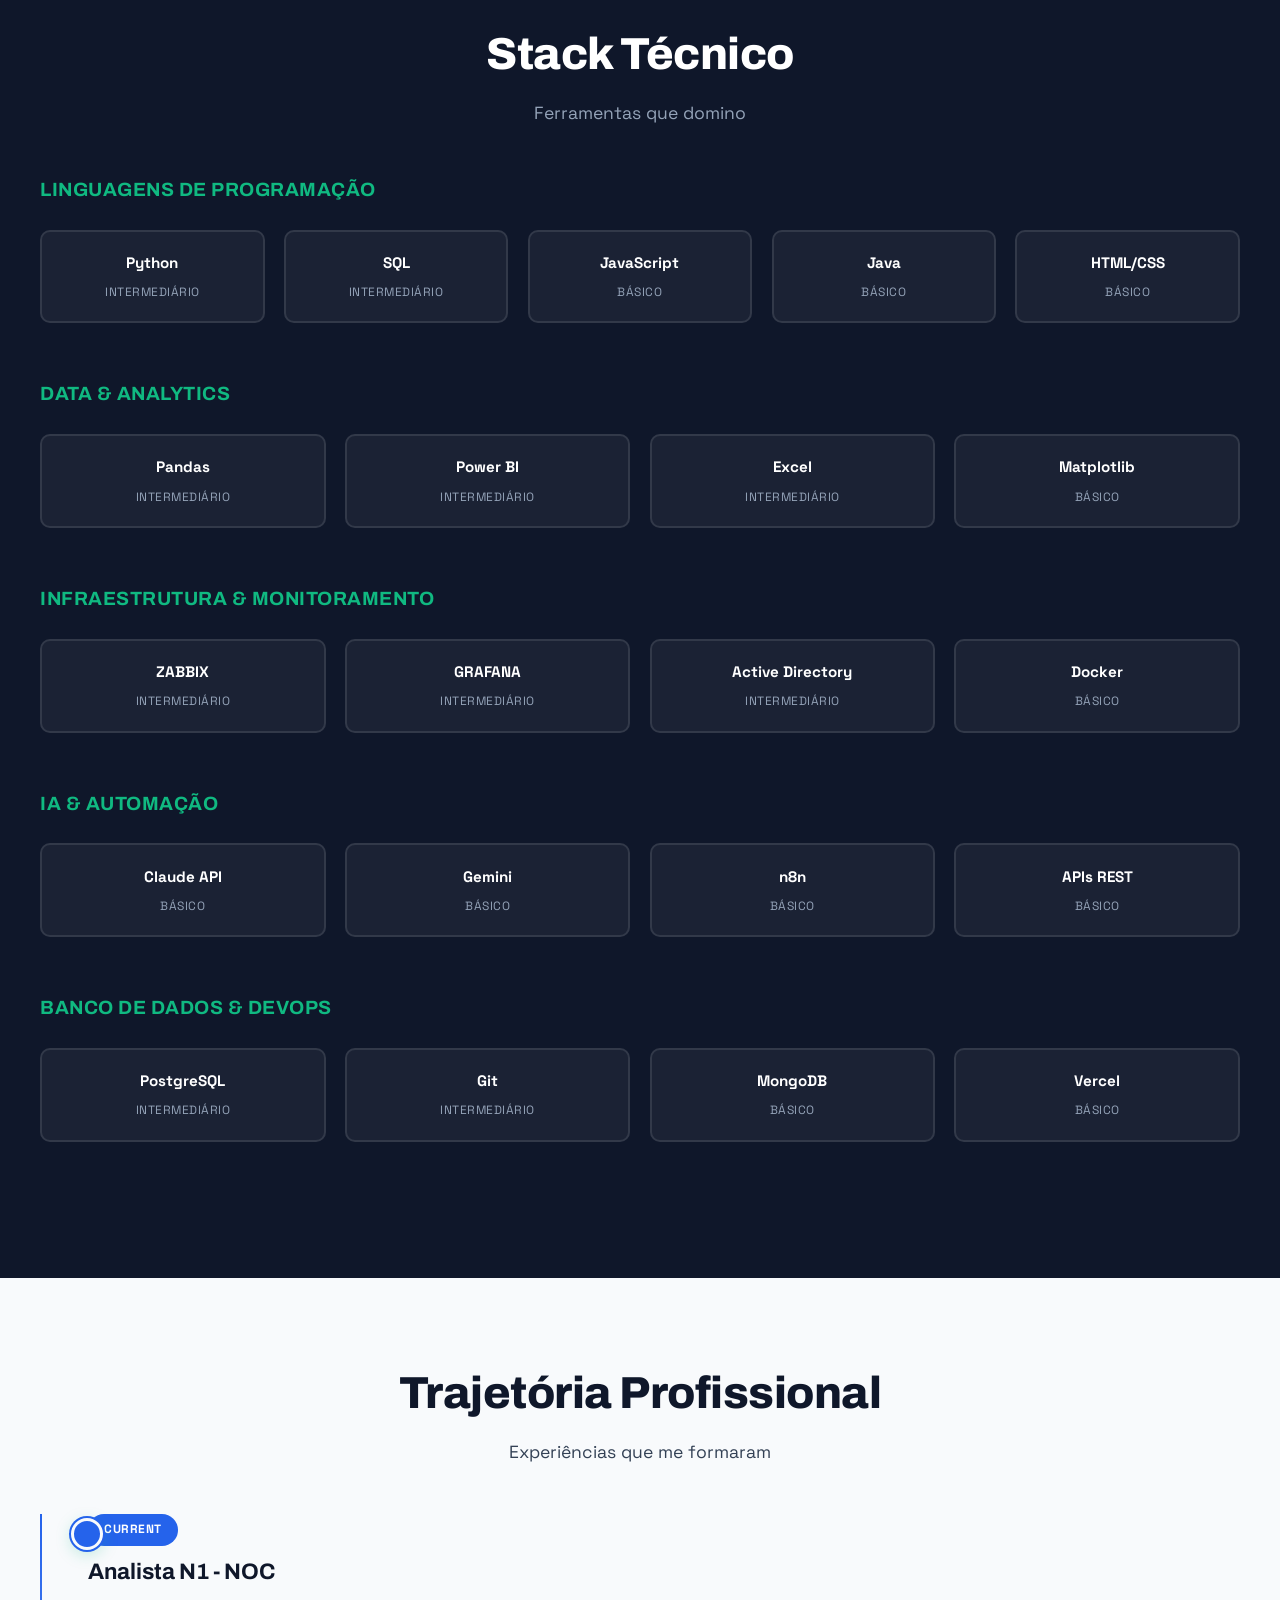
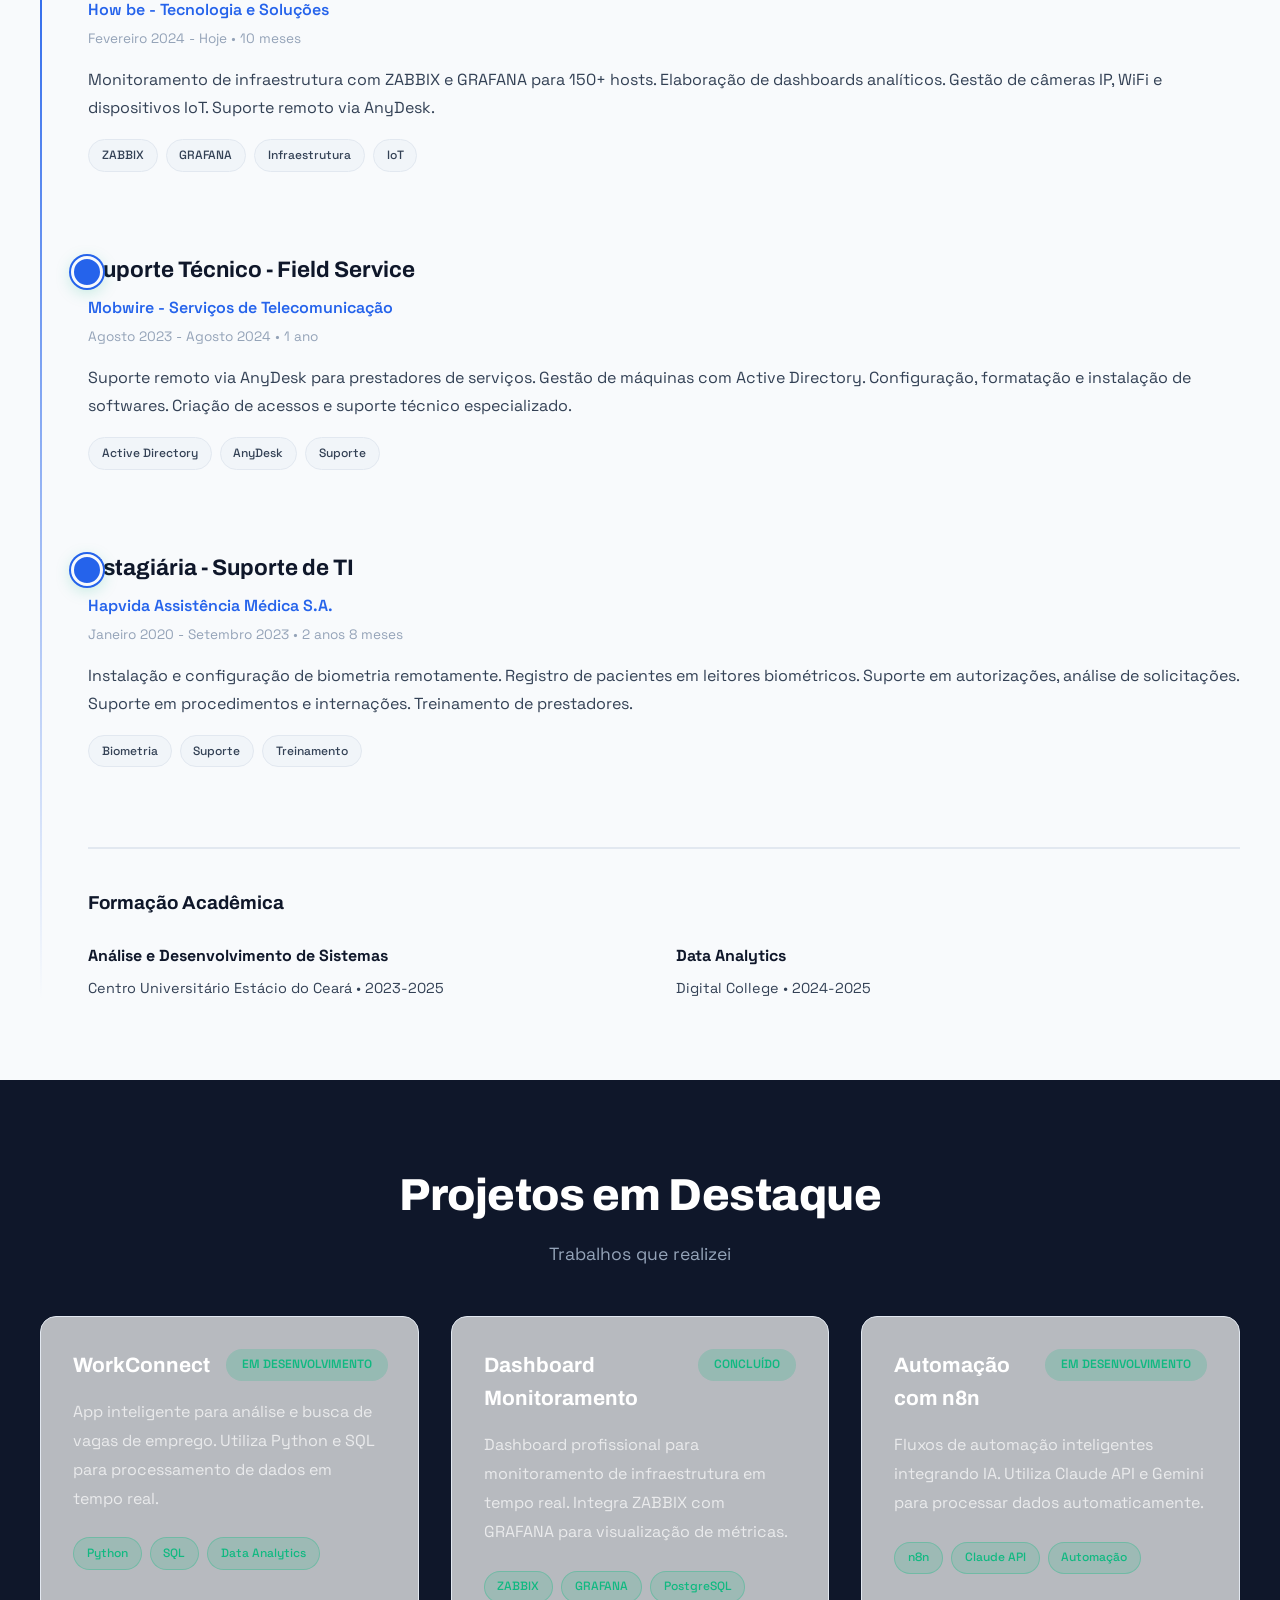
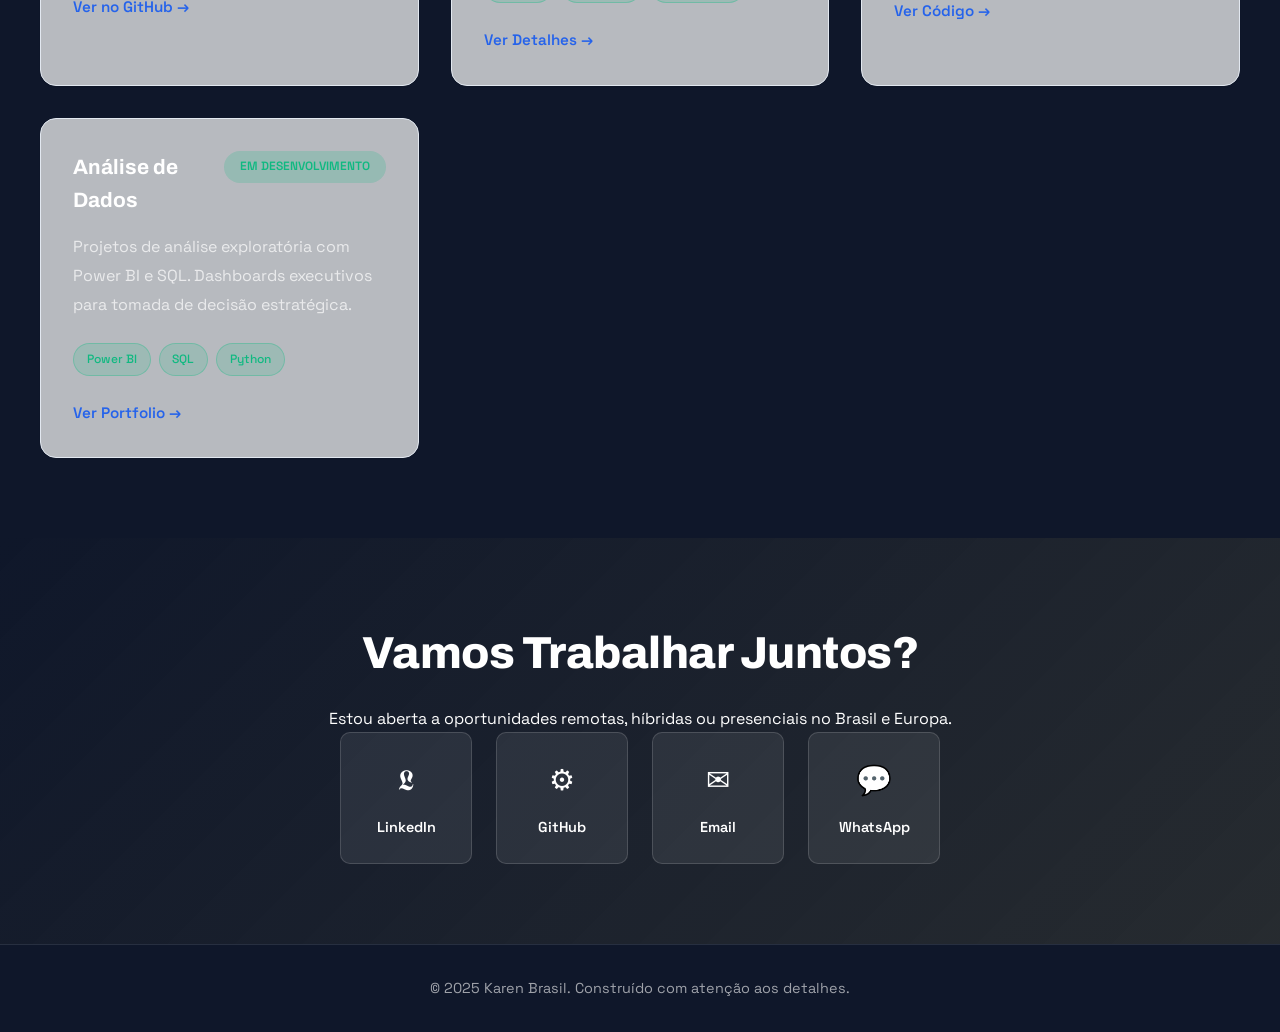
==== commit 54463c67: "refactor: implement professional design system with dark mode and modern UI - Add design system with" ====
--- a/index.html
+++ b/index.html
@@ -3,11 +3,12 @@
 <head>
     <meta charset="UTF-8">
     <meta name="viewport" content="width=device-width, initial-scale=1.0">
+    <!-- v3.0 - Design Premium -->
     <title>Karen Brasil | Analista de Dados & Automação</title>
-    <link href="https://fonts.googleapis.com/css2?family=Geist:wght@400;500;600;700;800&family=Geist+Mono:wght@400;500;600&display=swap" rel="stylesheet">
+    <link href="https://fonts.googleapis.com/css2?family=Geist:wght@400;500;600;700;800&family=Geist+Mono:wght@400;500;600&family=Archivo:wght@300;400;500;600;700&family=Space+Grotesk:wght@300;400;500;600;700&display=swap" rel="stylesheet">
     <link rel="stylesheet" href="style.css">
 </head>
-<body>
+<body data-theme="light">
     <!-- NAVBAR -->
     <nav class="navbar" role="navigation">
         <div class="nav-wrapper">
@@ -22,6 +23,14 @@
                 <a href="#experiencia" class="nav-item">Experiência</a>
                 <a href="#projetos" class="nav-item">Projetos</a>
                 <a href="#contato" class="nav-item">Contato</a>
+                <button class="theme-btn" id="themeBtn" aria-label="Alternar modo escuro" title="Alternar tema">
+                    <svg class="sun-icon" viewBox="0 0 24 24" fill="none" stroke="currentColor" stroke-width="2" aria-hidden="true">
+                        <circle cx="12" cy="12" r="5"/><line x1="12" y1="1" x2="12" y2="3"/><line x1="12" y1="21" x2="12" y2="23"/><line x1="4.22" y1="4.22" x2="5.64" y2="5.64"/><line x1="18.36" y1="18.36" x2="19.78" y2="19.78"/><line x1="1" y1="12" x2="3" y2="12"/><line x1="21" y1="12" x2="23" y2="12"/><line x1="4.22" y1="19.78" x2="5.64" y2="18.36"/><line x1="18.36" y1="5.64" x2="19.78" y2="4.22"/>
+                    </svg>
+                    <svg class="moon-icon" viewBox="0 0 24 24" fill="currentColor" aria-hidden="true">
+                        <path d="M21.64 15.95c-.18-1.34-.64-2.59-1.32-3.66.13-1.12.13-2.24 0-3.36 1.68-2.11 2.69-4.87 2.04-7.69-1.03-4.3-5.17-7.14-9.47-6.11-1.2.33-2.35.88-3.3 1.6-.95-.72-2.1-1.27-3.3-1.6-4.3-1.03-8.44 1.81-9.47 6.11-.65 2.82.36 5.58 2.04 7.69-.13 1.12-.13 2.24 0 3.36-.68 1.07-1.14 2.32-1.32 3.66-.25 1.75 0 3.5.73 5.15 1.03 2.74 3.15 5 5.87 6.27 1.2.6 2.52.9 3.88.9s2.68-.3 3.88-.9c2.72-1.27 4.84-3.53 5.87-6.27.73-1.65.98-3.4.73-5.15z"/>
+                    </svg>
+                </button>
                 <button class="lang-btn" id="langBtn">EN</button>
             </div>
         </div>
--- a/style.css
+++ b/style.css
@@ -1,15 +1,34 @@
 :root {
-    --bg-primary: #ffffff;
-    --bg-secondary: #f7f8fa;
-    --bg-dark: #0f1419;
-    --text-primary: #0f1419;
-    --text-secondary: #64748b;
+    --bg-primary: #f8fafc;
+    --bg-secondary: #f1f5f9;
+    --bg-tertiary: #e2e8f0;
+    --bg-dark: #0f172a;
+    --bg-dark-secondary: #1e293b;
+    --text-primary: #0f172a;
+    --text-secondary: #334155;
+    --text-tertiary: #64748b;
     --text-muted: #94a3b8;
-    --accent-green: #10b981;
-    --accent-blue: #3b82f6;
-    --accent-purple: #8b5cf6;
+    --color-primary: #2563eb;
+    --color-accent: #f97316;
+    --color-success: #10b981;
+    --color-danger: #ef4444;
     --border-light: #e2e8f0;
     --border-subtle: #f1f5f9;
+    --shadow-sm: 0 1px 2px rgba(0, 0, 0, 0.05);
+    --shadow-md: 0 4px 6px rgba(0, 0, 0, 0.1);
+    --shadow-lg: 0 10px 25px rgba(0, 0, 0, 0.08);
+    --shadow-xl: 0 20px 40px rgba(0, 0, 0, 0.1);
+}
+
+[data-theme="dark"] {
+    --bg-primary: #0f172a;
+    --bg-secondary: #1e293b;
+    --bg-tertiary: #334155;
+    --text-primary: #f1f5f9;
+    --text-secondary: #cbd5e1;
+    --text-tertiary: #94a3b8;
+    --border-light: #334155;
+    --border-subtle: #1e293b;
 }
 
 * {
@@ -23,12 +42,17 @@
 }
 
 body {
-    font-family: 'Geist', -apple-system, BlinkMacSystemFont, 'Segoe UI', sans-serif;
+    font-family: 'Space Grotesk', -apple-system, BlinkMacSystemFont, 'Segoe UI', sans-serif;
     background: var(--bg-primary);
     color: var(--text-primary);
     line-height: 1.6;
     -webkit-font-smoothing: antialiased;
     -moz-osx-font-smoothing: grayscale;
+    transition: background-color 0.3s ease, color 0.3s ease;
+}
+
+h1, h2, h3, h4, h5, h6 {
+    font-family: 'Archivo', 'Geist', sans-serif;
 }
 
 /* ==========================================
@@ -80,11 +104,15 @@
     position: fixed;
     top: 0;
     width: 100%;
-    background: rgba(255, 255, 255, 0.7);
-    backdrop-filter: blur(10px);
+    background: rgba(248, 250, 252, 0.85);
+    backdrop-filter: blur(12px);
     border-bottom: 1px solid var(--border-subtle);
     z-index: 1000;
     animation: slideDown 0.6s cubic-bezier(0.34, 1.56, 0.64, 1);
+}
+
+[data-theme="dark"] .navbar {
+    background: rgba(15, 23, 42, 0.85);
 }
 
 .nav-wrapper {
@@ -111,8 +139,11 @@
 
 .logo-badge {
     font-size: 0.65rem;
-    font-weight: 500;
-    color: var(--accent-green);
+    font-weight: 600;
+    background: linear-gradient(135deg, var(--color-primary) 0%, var(--color-accent) 100%);
+    -webkit-background-clip: text;
+    -webkit-text-fill-color: transparent;
+    background-clip: text;
     text-transform: uppercase;
     letter-spacing: 0.5px;
 }
@@ -134,7 +165,7 @@
 
 .nav-item:hover,
 .nav-item.active {
-    color: var(--accent-green);
+    color: var(--color-primary);
 }
 
 .nav-item.active::after {
@@ -144,8 +175,47 @@
     left: 0;
     right: 0;
     height: 2px;
-    background: var(--accent-green);
+    background: var(--color-primary);
     border-radius: 1px;
+}
+
+.theme-btn {
+    display: flex;
+    align-items: center;
+    justify-content: center;
+    width: 40px;
+    height: 40px;
+    background: var(--bg-secondary);
+    border: 1px solid var(--border-light);
+    border-radius: 8px;
+    cursor: pointer;
+    transition: all 0.3s ease;
+    color: var(--text-primary);
+    padding: 0;
+}
+
+.theme-btn:hover {
+    background: var(--bg-tertiary);
+    transform: scale(1.05);
+}
+
+.theme-btn:focus {
+    outline: 2px solid var(--color-primary);
+    outline-offset: 2px;
+}
+
+.theme-btn svg {
+    width: 20px;
+    height: 20px;
+    transition: opacity 0.3s ease;
+}
+
+[data-theme="light"] .moon-icon {
+    display: none;
+}
+
+[data-theme="dark"] .sun-icon {
+    display: none;
 }
 
 .lang-btn {
@@ -161,10 +231,15 @@
 }
 
 .lang-btn:hover {
-    background: var(--accent-green);
+    background: var(--color-primary);
     color: white;
-    border-color: var(--accent-green);
+    border-color: var(--color-primary);
     transform: translateY(-2px);
+}
+
+.lang-btn:focus {
+    outline: 2px solid var(--color-primary);
+    outline-offset: 2px;
 }
 
 /* ==========================================
@@ -179,7 +254,11 @@
     justify-content: center;
     position: relative;
     overflow: hidden;
-    background: linear-gradient(135deg, #f7f8fa 0%, #ffffff 50%, #f0f4ff 100%);
+    background: linear-gradient(135deg, var(--bg-primary) 0%, var(--bg-secondary) 100%);
+}
+
+[data-theme="dark"] .hero {
+    background: linear-gradient(135deg, var(--bg-dark) 0%, var(--bg-dark-secondary) 100%);
 }
 
 .hero-bg {
@@ -188,9 +267,9 @@
     height: 100%;
     top: 0;
     left: 0;
-    opacity: 0.3;
-    background: radial-gradient(circle at 20% 50%, #10b981 0%, transparent 50%),
-                radial-gradient(circle at 80% 80%, #3b82f6 0%, transparent 50%);
+    opacity: 0.25;
+    background: radial-gradient(circle at 20% 50%, var(--color-primary) 0%, transparent 50%),
+                radial-gradient(circle at 80% 80%, var(--color-accent) 0%, transparent 50%);
     filter: blur(60px);
     pointer-events: none;
 }
@@ -207,17 +286,17 @@
 .hero-label {
     font-size: 0.8rem;
     font-weight: 600;
-    color: var(--accent-green);
+    color: var(--color-primary);
     text-transform: uppercase;
     letter-spacing: 1px;
     margin-bottom: 1rem;
 }
 
 .hero-title {
-    font-size: clamp(2.5rem, 8vw, 4.5rem);
-    font-weight: 800;
+    font-size: clamp(3rem, 9vw, 5rem);
+    font-weight: 700;
     color: var(--text-primary);
-    margin-bottom: 1rem;
+    margin-bottom: 1.5rem;
     letter-spacing: -1px;
     line-height: 1.1;
 }
@@ -225,7 +304,7 @@
 .hero-subtitle {
     font-size: 1.5rem;
     font-weight: 600;
-    background: linear-gradient(135deg, var(--accent-green) 0%, var(--accent-blue) 100%);
+    background: linear-gradient(135deg, var(--color-primary) 0%, var(--color-accent) 100%);
     -webkit-background-clip: text;
     -webkit-text-fill-color: transparent;
     background-clip: text;
@@ -252,15 +331,20 @@
 }
 
 .btn-primary {
-    background: var(--accent-green);
+    background: linear-gradient(135deg, var(--color-primary) 0%, var(--color-accent) 100%);
     color: white;
-    box-shadow: 0 8px 24px rgba(16, 185, 129, 0.25);
+    box-shadow: 0 8px 24px rgba(37, 99, 235, 0.25);
+    border: none;
 }
 
 .btn-primary:hover {
-    background: #059669;
-    box-shadow: 0 16px 40px rgba(16, 185, 129, 0.35);
+    box-shadow: 0 16px 40px rgba(37, 99, 235, 0.35);
     transform: translateY(-4px);
+}
+
+.btn-primary:focus {
+    outline: 2px solid var(--color-primary);
+    outline-offset: 2px;
 }
 
 .hero-stats {
@@ -287,7 +371,7 @@
 .stat-value {
     font-size: 2rem;
     font-weight: 800;
-    color: var(--accent-green);
+    color: var(--color-primary);
 }
 
 .stat-label {
@@ -308,7 +392,11 @@
 
 .section-dark {
     background: var(--bg-dark);
-    color: #ffffff;
+    color: white;
+}
+
+[data-theme="dark"] .section-dark {
+    background: linear-gradient(135deg, var(--bg-dark) 0%, var(--bg-dark-secondary) 100%);
 }
 
 .container {
@@ -352,16 +440,22 @@
 }
 
 .about-card {
-    padding: 2rem;
-    background: var(--bg-secondary);
+    padding: 2.5rem;
+    background: rgba(255, 255, 255, 0.7);
+    backdrop-filter: blur(10px);
     border: 1px solid var(--border-light);
-    border-radius: 12px;
+    border-radius: 16px;
     transition: all 0.4s cubic-bezier(0.34, 1.56, 0.64, 1);
+    box-shadow: var(--shadow-sm);
+}
+
+[data-theme="dark"] .about-card {
+    background: rgba(30, 41, 59, 0.6);
 }
 
 .about-card:hover {
-    border-color: var(--accent-green);
-    box-shadow: 0 16px 40px rgba(16, 185, 129, 0.1);
+    border-color: var(--color-primary);
+    box-shadow: var(--shadow-lg);
     transform: translateY(-8px);
 }
 
@@ -393,7 +487,7 @@
 .skills-title {
     font-size: 1.2rem;
     font-weight: 700;
-    color: var(--accent-green);
+    color: var(--color-primary);
     text-transform: uppercase;
     letter-spacing: 0.5px;
     margin-bottom: 1.5rem;
@@ -435,23 +529,23 @@
     content: '';
     position: absolute;
     inset: 0;
-    background: linear-gradient(135deg, var(--accent-green) 0%, transparent 100%);
+    background: linear-gradient(135deg, var(--color-primary) 0%, transparent 100%);
     opacity: 0;
     transition: opacity 0.4s ease;
     z-index: 0;
 }
 
 .skill-badge[data-level="pro"]::before {
-    background: linear-gradient(135deg, var(--accent-green) 0%, transparent 100%);
+    background: linear-gradient(135deg, var(--color-primary) 0%, transparent 100%);
 }
 
 .skill-badge[data-level="mid"]::before {
-    background: linear-gradient(135deg, var(--accent-blue) 0%, transparent 100%);
+    background: linear-gradient(135deg, var(--color-accent) 0%, transparent 100%);
 }
 
 .skill-badge:hover {
     transform: translateY(-8px);
-    border-color: var(--accent-green);
+    border-color: var(--color-primary);
 }
 
 .skill-badge:hover::before {
@@ -499,7 +593,7 @@
     top: 0;
     bottom: 0;
     width: 2px;
-    background: linear-gradient(180deg, var(--accent-green) 0%, transparent 100%);
+    background: linear-gradient(180deg, var(--color-primary) 0%, transparent 100%);
 }
 
 .timeline-item {
@@ -519,14 +613,14 @@
     width: 32px;
     height: 32px;
     border-radius: 50%;
-    background: var(--accent-green);
+    background: var(--color-primary);
     border: 3px solid var(--bg-primary);
-    box-shadow: 0 0 0 2px var(--accent-green), 0 4px 16px rgba(16, 185, 129, 0.25);
+    box-shadow: 0 0 0 2px var(--color-primary), 0 4px 16px rgba(16, 185, 129, 0.25);
     transition: all 0.4s cubic-bezier(0.34, 1.56, 0.64, 1);
 }
 
 .timeline-item:hover .timeline-marker {
-    box-shadow: 0 0 0 2px var(--accent-green), 0 8px 32px rgba(16, 185, 129, 0.4);
+    box-shadow: 0 0 0 2px var(--color-primary), 0 8px 32px rgba(16, 185, 129, 0.4);
     transform: scale(1.25);
 }
 
@@ -540,7 +634,7 @@
 .exp-badge {
     display: inline-block;
     padding: 0.4rem 1rem;
-    background: var(--accent-green);
+    background: var(--color-primary);
     color: white;
     border-radius: 20px;
     font-size: 0.75rem;
@@ -552,7 +646,7 @@
 
 .exp-company {
     font-weight: 600;
-    color: var(--accent-green);
+    color: var(--color-primary);
     margin-bottom: 0.3rem;
 }
 
@@ -628,10 +722,18 @@
 
 .project-card {
     padding: 2rem;
-    background: rgba(255, 255, 255, 0.05);
-    border: 1px solid rgba(255, 255, 255, 0.1);
-    border-radius: 12px;
+    background: rgba(255, 255, 255, 0.7);
+    border: 1px solid var(--border-light);
+    border-radius: 16px;
     transition: all 0.4s cubic-bezier(0.34, 1.56, 0.64, 1);
+    box-shadow: var(--shadow-sm);
+    color: var(--text-primary);
+}
+
+[data-theme="dark"] .project-card {
+    background: rgba(30, 41, 59, 0.6);
+    border-color: var(--border-light);
+    color: white;
 }
 
 .project-header {
@@ -683,15 +785,19 @@
 }
 
 .project-card:hover {
-    background: rgba(255, 255, 255, 0.08);
-    border-color: rgba(16, 185, 129, 0.3);
-    box-shadow: 0 20px 50px rgba(0, 0, 0, 0.2);
+    background: rgba(255, 255, 255, 0.8);
+    border-color: var(--color-primary);
+    box-shadow: var(--shadow-xl);
     transform: translateY(-8px);
+}
+
+[data-theme="dark"] .project-card:hover {
+    background: rgba(30, 41, 59, 0.8);
 }
 
 .project-link {
     display: inline-block;
-    color: var(--accent-green);
+    color: var(--color-primary);
     text-decoration: none;
     font-weight: 600;
     font-size: 0.95rem;
@@ -753,8 +859,8 @@
 }
 
 .contact-btn:hover {
-    background: var(--accent-green);
-    border-color: var(--accent-green);
+    background: var(--color-primary);
+    border-color: var(--color-primary);
     transform: translateY(-8px);
     box-shadow: 0 20px 50px rgba(16, 185, 129, 0.3);
 }
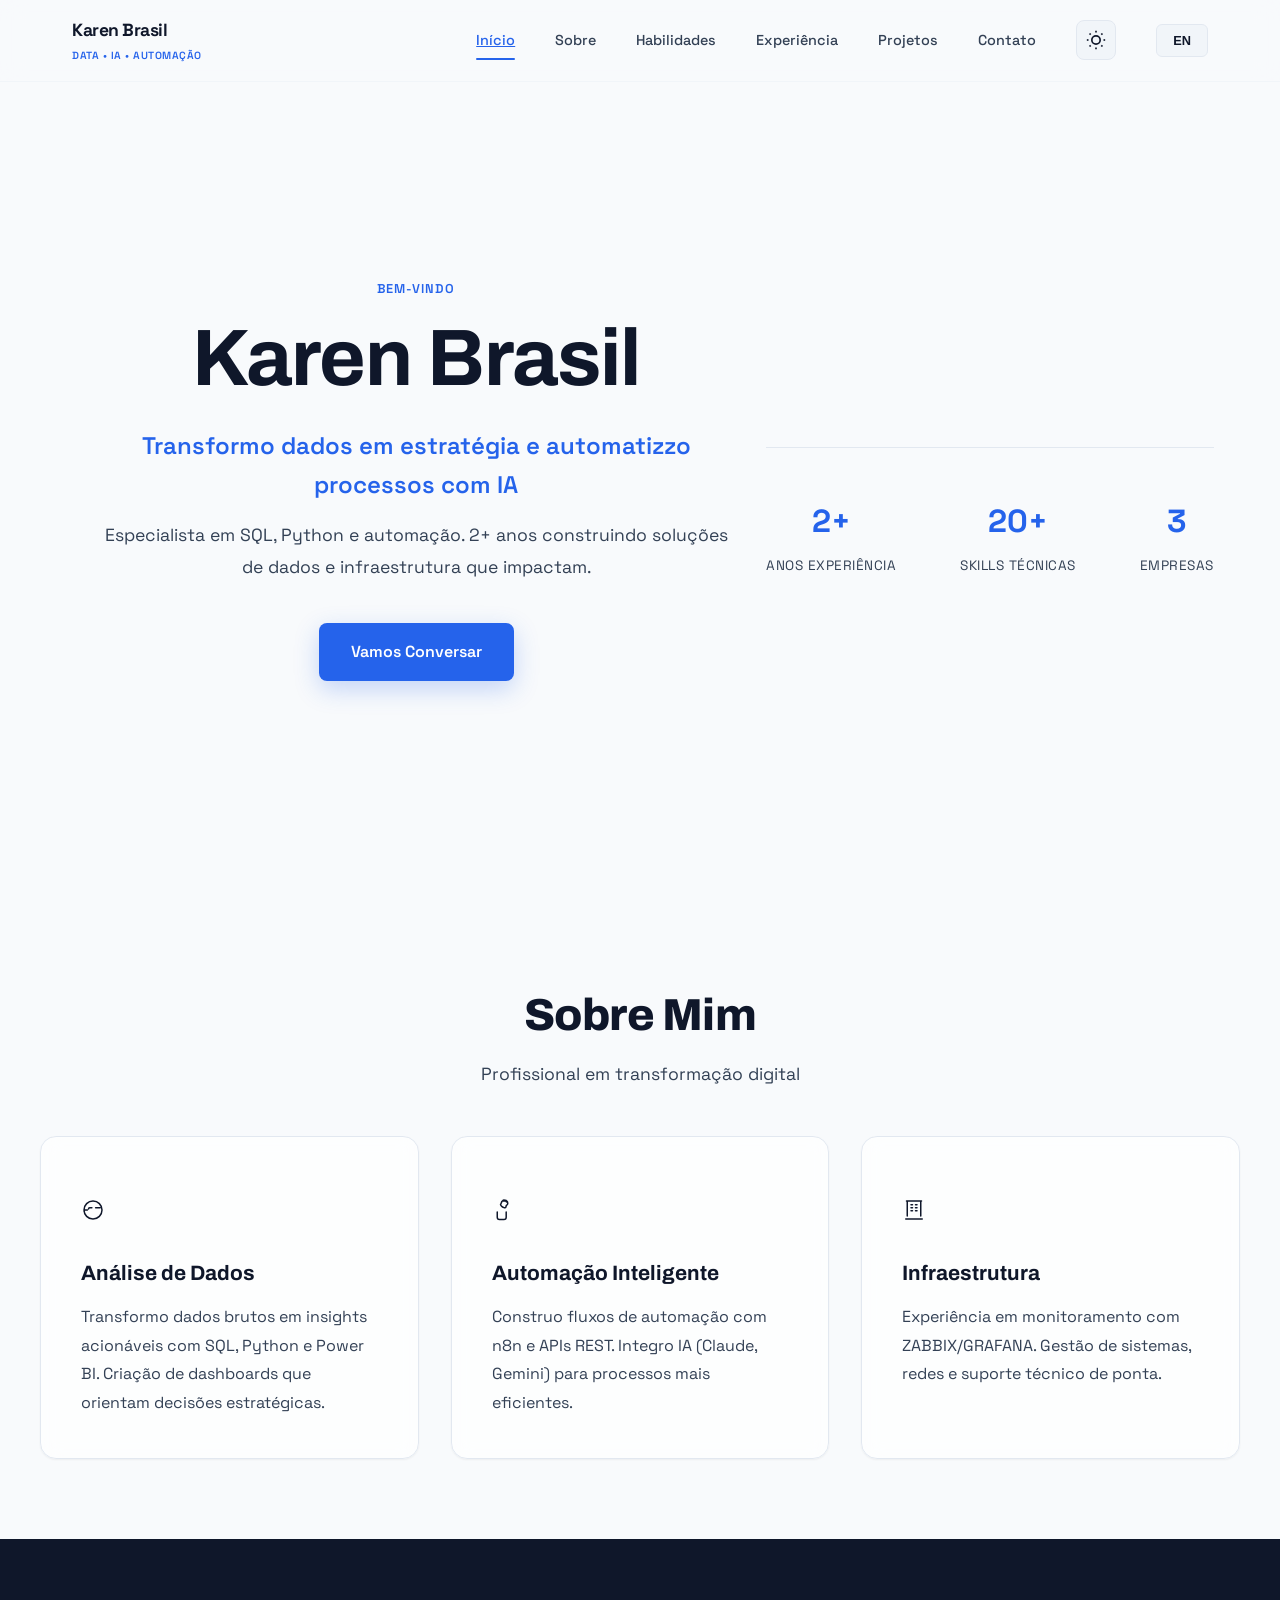
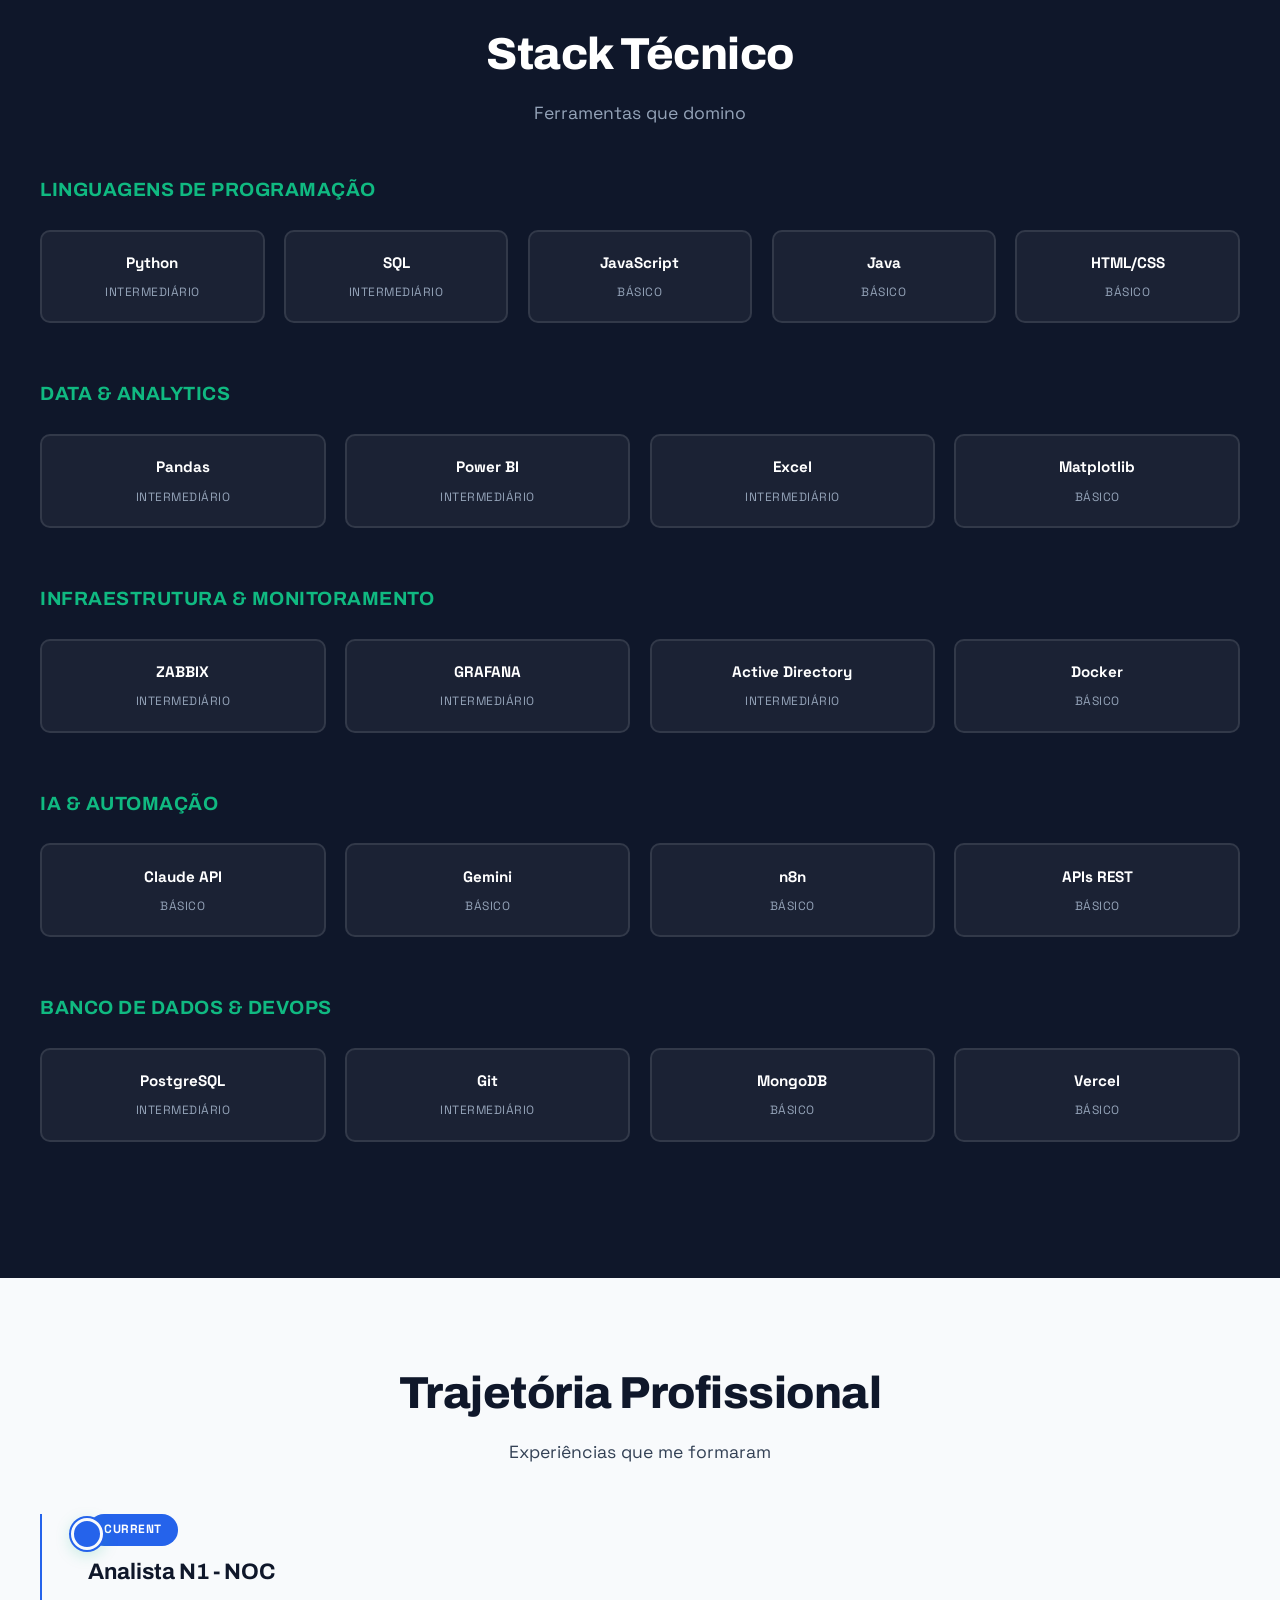
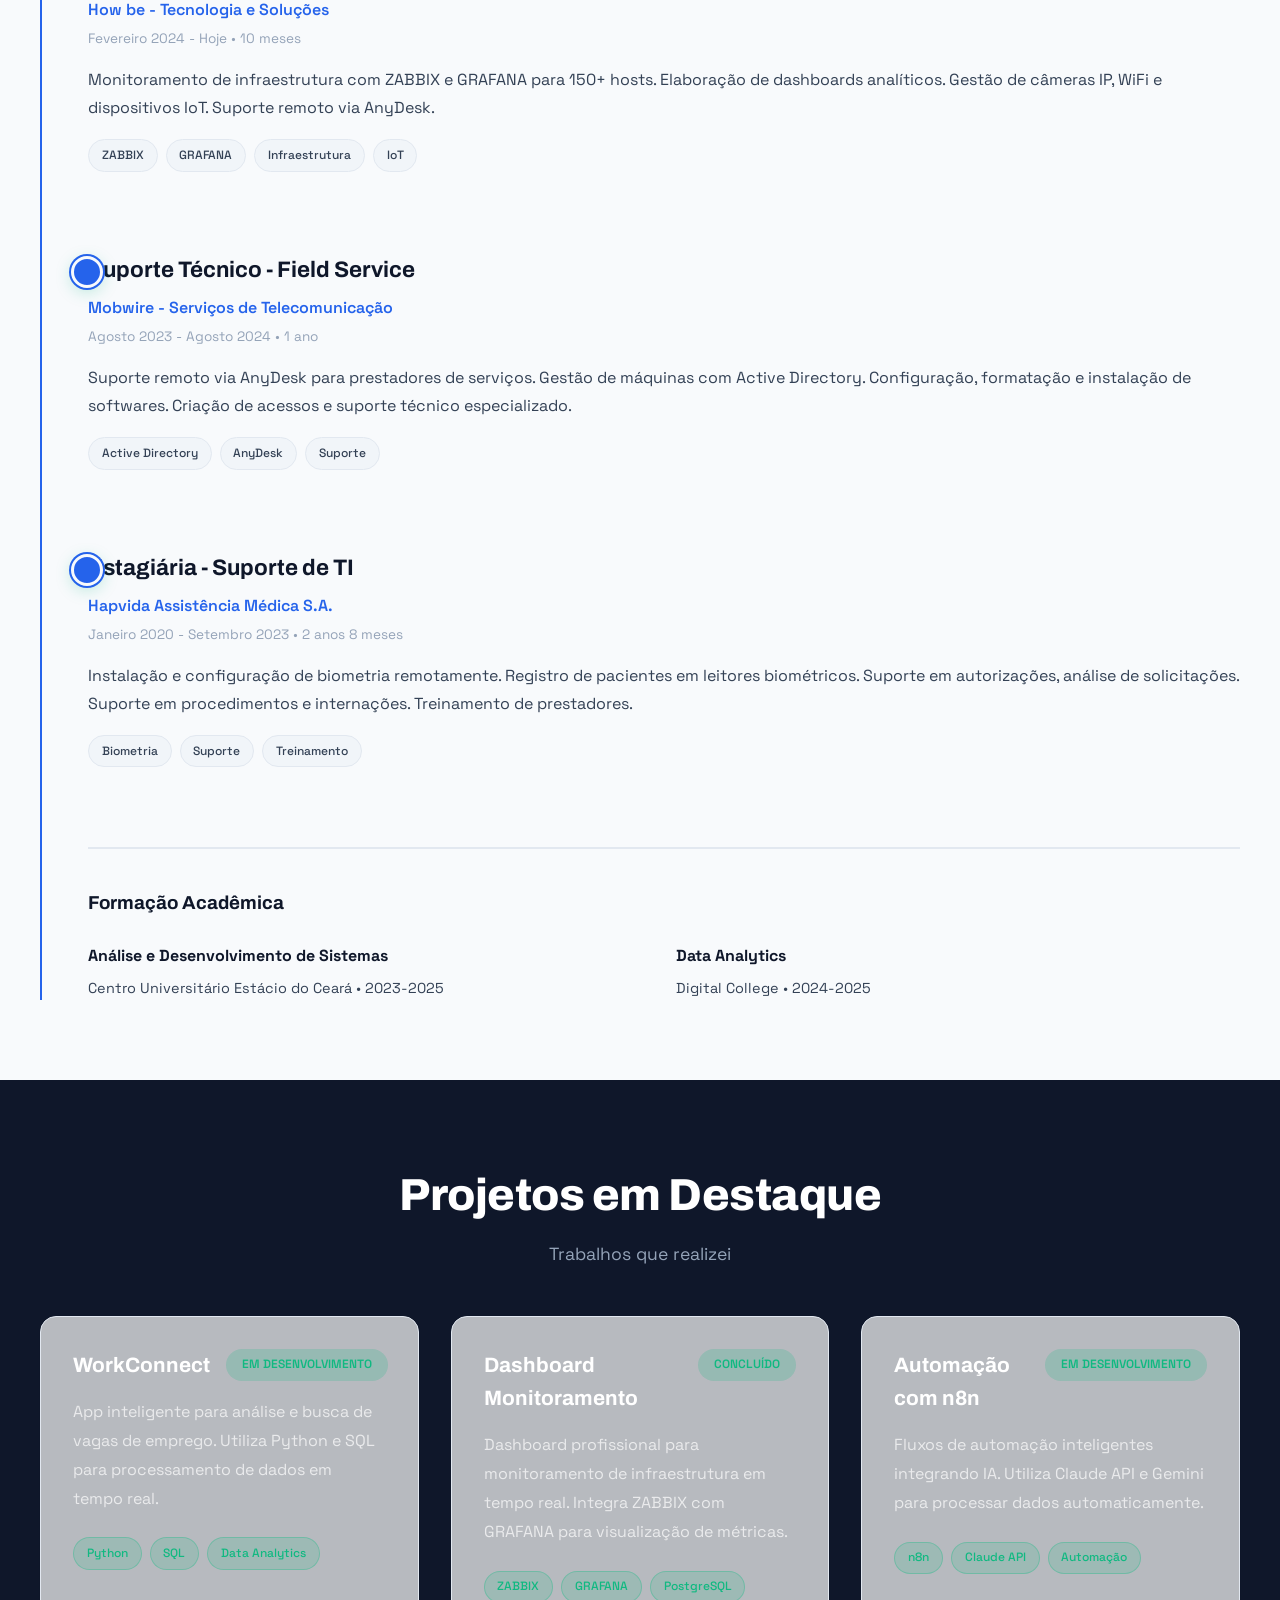
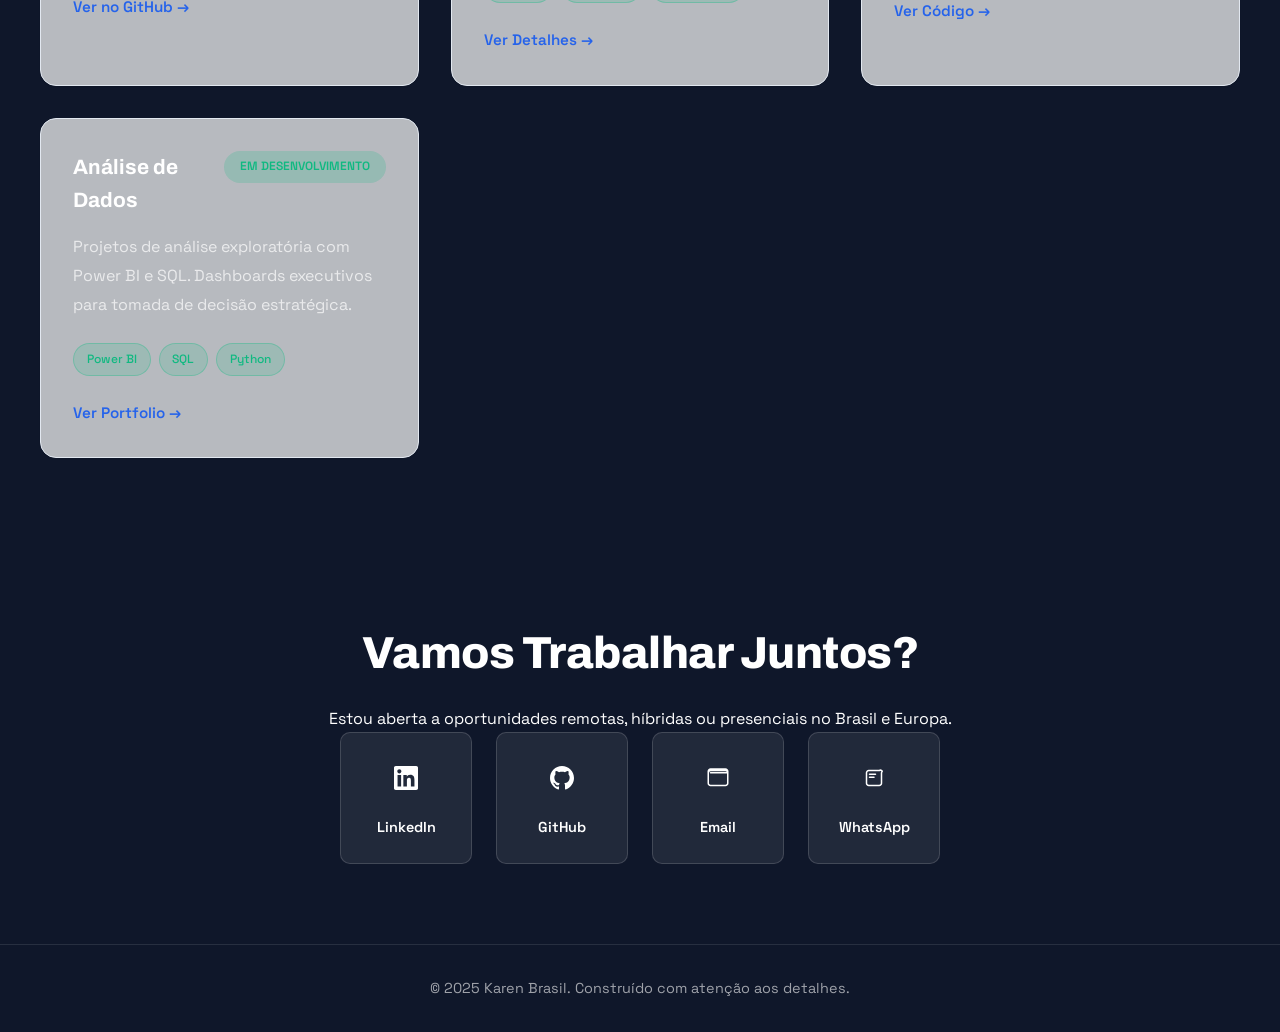
==== commit 1cfa0c6a: "Remove gradients, replace emoji icons with Heroicons SVG, add prefers-reduced-motion accessibility s" ====
--- a/index.html
+++ b/index.html
@@ -71,17 +71,29 @@
             </div>
             <div class="about-grid">
                 <div class="about-card">
-                    <div class="card-icon">📊</div>
+                    <div class="card-icon">
+                        <svg xmlns="http://www.w3.org/2000/svg" fill="none" viewBox="0 0 24 24" stroke-width="1.5" stroke="currentColor" class="icon-sm">
+                            <path stroke-linecap="round" stroke-linejoin="round" d="M3 13.125C3 12.504 3.504 12 4.125 12h2.25m0 0H5.25M7.5 10.875C7.5 10.254 8.004 9.75 8.625 9.75h2.25m0 0H9.75m4.875 0h2.25m0 0h2.25M21 12a9 9 0 11-18 0 9 9 0 0118 0z" />
+                        </svg>
+                    </div>
                     <h3>Análise de Dados</h3>
                     <p>Transformo dados brutos em insights acionáveis com SQL, Python e Power BI. Criação de dashboards que orientam decisões estratégicas.</p>
                 </div>
                 <div class="about-card">
-                    <div class="card-icon">⚙️</div>
+                    <div class="card-icon">
+                        <svg xmlns="http://www.w3.org/2000/svg" fill="none" viewBox="0 0 24 24" stroke-width="1.5" stroke="currentColor" class="icon-sm">
+                            <path stroke-linecap="round" stroke-linejoin="round" d="M9.594 3.94c.09-.542.56-.94 1.11-.94h2.592c.55 0 1.02.398 1.11.94m-.213 9.938v5.25a2.25 2.25 0 01-2.25 2.25H7.5a2.25 2.25 0 01-2.25-2.25v-5.243m9.06-6.44c.713-.347 1.473-.998 1.473-2.25 0-1.148-.596-2.146-1.483-2.646a5.969 5.969 0 00-2.820-.551c-.504 0-.1.25-.82.75s-.937 1.168-1.22 1.82c-.297.697-.572 1.4-.913 2.05.163.585.714 1.413 1.48 1.973.636.477 1.359.831 2.112 1.055.504.105 1.085.146 1.58-.029z" />
+                        </svg>
+                    </div>
                     <h3>Automação Inteligente</h3>
                     <p>Construo fluxos de automação com n8n e APIs REST. Integro IA (Claude, Gemini) para processos mais eficientes.</p>
                 </div>
                 <div class="about-card">
-                    <div class="card-icon">🏗️</div>
+                    <div class="card-icon">
+                        <svg xmlns="http://www.w3.org/2000/svg" fill="none" viewBox="0 0 24 24" stroke-width="1.5" stroke="currentColor" class="icon-sm">
+                            <path stroke-linecap="round" stroke-linejoin="round" d="M3.75 21h16.5M4.5 3h15M5.25 3v15m13.5-15v15M9 6.75h1.5m-1.5 3h1.5m-1.5 3h1.5m3-6h1.5m-1.5 3h1.5m-1.5 3h1.5" />
+                        </svg>
+                    </div>
                     <h3>Infraestrutura</h3>
                     <p>Experiência em monitoramento com ZABBIX/GRAFANA. Gestão de sistemas, redes e suporte técnico de ponta.</p>
                 </div>
@@ -364,19 +376,35 @@
             <p>Estou aberta a oportunidades remotas, híbridas ou presenciais no Brasil e Europa.</p>
             <div class="contact-methods">
                 <a href="https://www.linkedin.com/in/karen-brasil19/" target="_blank" class="contact-btn">
-                    <span class="contact-icon">𝕷</span>
+                    <span class="contact-icon">
+                        <svg xmlns="http://www.w3.org/2000/svg" fill="currentColor" viewBox="0 0 24 24" class="icon-sm">
+                            <path d="M20.447 20.452h-3.554v-5.569c0-1.328-.027-3.037-1.852-3.037-1.853 0-2.136 1.445-2.136 2.939v5.667H9.351V9h3.414v1.561h.046c.477-.9 1.637-1.85 3.37-1.85 3.601 0 4.267 2.37 4.267 5.455v6.286zM5.337 7.433c-1.144 0-2.063-.926-2.063-2.065 0-1.138.92-2.063 2.063-2.063 1.14 0 2.064.925 2.064 2.063 0 1.139-.925 2.065-2.064 2.065zm1.782 13.019H3.555V9h3.564v11.452zM22.225 0H1.771C.792 0 0 .774 0 1.729v20.542C0 23.227.792 24 1.771 24h20.451C23.2 24 24 23.227 24 22.271V1.729C24 .774 23.2 0 22.222 0h.003z" />
+                        </svg>
+                    </span>
                     <span>LinkedIn</span>
                 </a>
                 <a href="https://github.com/KarenBrasil" target="_blank" class="contact-btn">
-                    <span class="contact-icon">⚙</span>
+                    <span class="contact-icon">
+                        <svg xmlns="http://www.w3.org/2000/svg" fill="currentColor" viewBox="0 0 24 24" class="icon-sm">
+                            <path d="M12 0c-6.626 0-12 5.373-12 12 0 5.302 3.438 9.8 8.207 11.387.599.111.793-.261.793-.577v-2.234c-3.338.726-4.033-1.416-4.033-1.416-.546-1.387-1.333-1.756-1.333-1.756-1.089-.745.083-.729.083-.729 1.205.084 1.839 1.237 1.839 1.237 1.07 1.834 2.807 1.304 3.492.997.107-.775.418-1.305.762-1.604-2.665-.305-5.467-1.334-5.467-5.931 0-1.311.469-2.381 1.236-3.221-.124-.303-.535-1.524.117-3.176 0 0 1.008-.322 3.301 1.23.957-.266 1.983-.399 3.003-.404 1.02.005 2.047.138 3.006.404 2.291-1.552 3.297-1.23 3.297-1.23.653 1.653.242 2.874.118 3.176.77.84 1.235 1.911 1.235 3.221 0 4.609-2.807 5.624-5.479 5.921.43.372.823 1.102.823 2.222v 3.293c0 .319.192.694.801.576 4.765-1.589 8.199-6.086 8.199-11.386 0-6.627-5.373-12-12-12z" />
+                        </svg>
+                    </span>
                     <span>GitHub</span>
                 </a>
                 <a href="mailto:eukarenbrasil@gmail.com" class="contact-btn">
-                    <span class="contact-icon">✉</span>
+                    <span class="contact-icon">
+                        <svg xmlns="http://www.w3.org/2000/svg" fill="none" viewBox="0 0 24 24" stroke-width="1.5" stroke="currentColor" class="icon-sm">
+                            <path stroke-linecap="round" stroke-linejoin="round" d="M21.75 6.75v10.5a2.25 2.25 0 01-2.25 2.25H4.5a2.25 2.25 0 01-2.25-2.25V6.75m19.5 0A2.25 2.25 0 0019.5 4.5H4.5A2.25 2.25 0 002.25 6.75m19.5 0v-1.5a2.25 2.25 0 00-2.25-2.25H4.5a2.25 2.25 0 00-2.25 2.25v1.5m19.5 0h-15m0 0H4.5m15 0H9" />
+                        </svg>
+                    </span>
                     <span>Email</span>
                 </a>
                 <a href="https://wa.me/5585998370928" target="_blank" class="contact-btn">
-                    <span class="contact-icon">💬</span>
+                    <span class="contact-icon">
+                        <svg xmlns="http://www.w3.org/2000/svg" fill="none" viewBox="0 0 24 24" stroke-width="1.5" stroke="currentColor" class="icon-sm">
+                            <path stroke-linecap="round" stroke-linejoin="round" d="M7.5 8.25h6m-6 3H12m8.25-6A2.25 2.25 0 0017.25 4.5H6.75A2.25 2.25 0 004.5 6.75v10.5A2.25 2.25 0 006.75 19.5h10.5A2.25 2.25 0 0019.5 17.25V6.75z" />
+                        </svg>
+                    </span>
                     <span>WhatsApp</span>
                 </a>
             </div>
--- a/style.css
+++ b/style.css
@@ -97,6 +97,17 @@
 }
 
 /* ==========================================
+   ACCESSIBILITY - REDUCED MOTION
+   ========================================== */
+
+@media (prefers-reduced-motion: reduce) {
+    * {
+        animation: none !important;
+        transition: none !important;
+    }
+}
+
+/* ==========================================
    NAVBAR
    ========================================== */
 
@@ -140,9 +151,7 @@
 .logo-badge {
     font-size: 0.65rem;
     font-weight: 600;
-    background: linear-gradient(135deg, var(--color-primary) 0%, var(--color-accent) 100%);
-    -webkit-background-clip: text;
-    -webkit-text-fill-color: transparent;
+    color: var(--color-primary);
     background-clip: text;
     text-transform: uppercase;
     letter-spacing: 0.5px;
@@ -166,6 +175,7 @@
 .nav-item:hover,
 .nav-item.active {
     color: var(--color-primary);
+    text-decoration: underline;
 }
 
 .nav-item.active::after {
@@ -254,11 +264,11 @@
     justify-content: center;
     position: relative;
     overflow: hidden;
-    background: linear-gradient(135deg, var(--bg-primary) 0%, var(--bg-secondary) 100%);
+    background: var(--bg-primary);
 }
 
 [data-theme="dark"] .hero {
-    background: linear-gradient(135deg, var(--bg-dark) 0%, var(--bg-dark-secondary) 100%);
+    background: var(--bg-dark);
 }
 
 .hero-bg {
@@ -267,10 +277,7 @@
     height: 100%;
     top: 0;
     left: 0;
-    opacity: 0.25;
-    background: radial-gradient(circle at 20% 50%, var(--color-primary) 0%, transparent 50%),
-                radial-gradient(circle at 80% 80%, var(--color-accent) 0%, transparent 50%);
-    filter: blur(60px);
+    opacity: 0;
     pointer-events: none;
 }
 
@@ -304,9 +311,7 @@
 .hero-subtitle {
     font-size: 1.5rem;
     font-weight: 600;
-    background: linear-gradient(135deg, var(--color-primary) 0%, var(--color-accent) 100%);
-    -webkit-background-clip: text;
-    -webkit-text-fill-color: transparent;
+    color: var(--color-primary);
     background-clip: text;
     margin-bottom: 1rem;
 }
@@ -331,7 +336,7 @@
 }
 
 .btn-primary {
-    background: linear-gradient(135deg, var(--color-primary) 0%, var(--color-accent) 100%);
+    background: var(--color-primary);
     color: white;
     box-shadow: 0 8px 24px rgba(37, 99, 235, 0.25);
     border: none;
@@ -396,7 +401,7 @@
 }
 
 [data-theme="dark"] .section-dark {
-    background: linear-gradient(135deg, var(--bg-dark) 0%, var(--bg-dark-secondary) 100%);
+    background: var(--bg-dark);
 }
 
 .container {
@@ -529,18 +534,18 @@
     content: '';
     position: absolute;
     inset: 0;
-    background: linear-gradient(135deg, var(--color-primary) 0%, transparent 100%);
+    background: var(--color-primary);
     opacity: 0;
     transition: opacity 0.4s ease;
     z-index: 0;
 }
 
 .skill-badge[data-level="pro"]::before {
-    background: linear-gradient(135deg, var(--color-primary) 0%, transparent 100%);
+    background: var(--color-primary);
 }
 
 .skill-badge[data-level="mid"]::before {
-    background: linear-gradient(135deg, var(--color-accent) 0%, transparent 100%);
+    background: var(--color-accent);
 }
 
 .skill-badge:hover {
@@ -593,7 +598,7 @@
     top: 0;
     bottom: 0;
     width: 2px;
-    background: linear-gradient(180deg, var(--color-primary) 0%, transparent 100%);
+    background: var(--color-primary);
 }
 
 .timeline-item {
@@ -815,7 +820,7 @@
 
 .contact-cta {
     text-align: center;
-    background: linear-gradient(135deg, var(--bg-dark) 0%, rgba(15, 20, 25, 0.9) 100%);
+    background: var(--bg-dark);
     color: white;
     padding: 5rem 2rem;
 }
@@ -869,6 +874,12 @@
     font-size: 1.8rem;
 }
 
+.icon-sm {
+    width: 24px;
+    height: 24px;
+    color: currentColor;
+}
+
 .contact-btn span:last-child {
     font-weight: 600;
     font-size: 0.9rem;
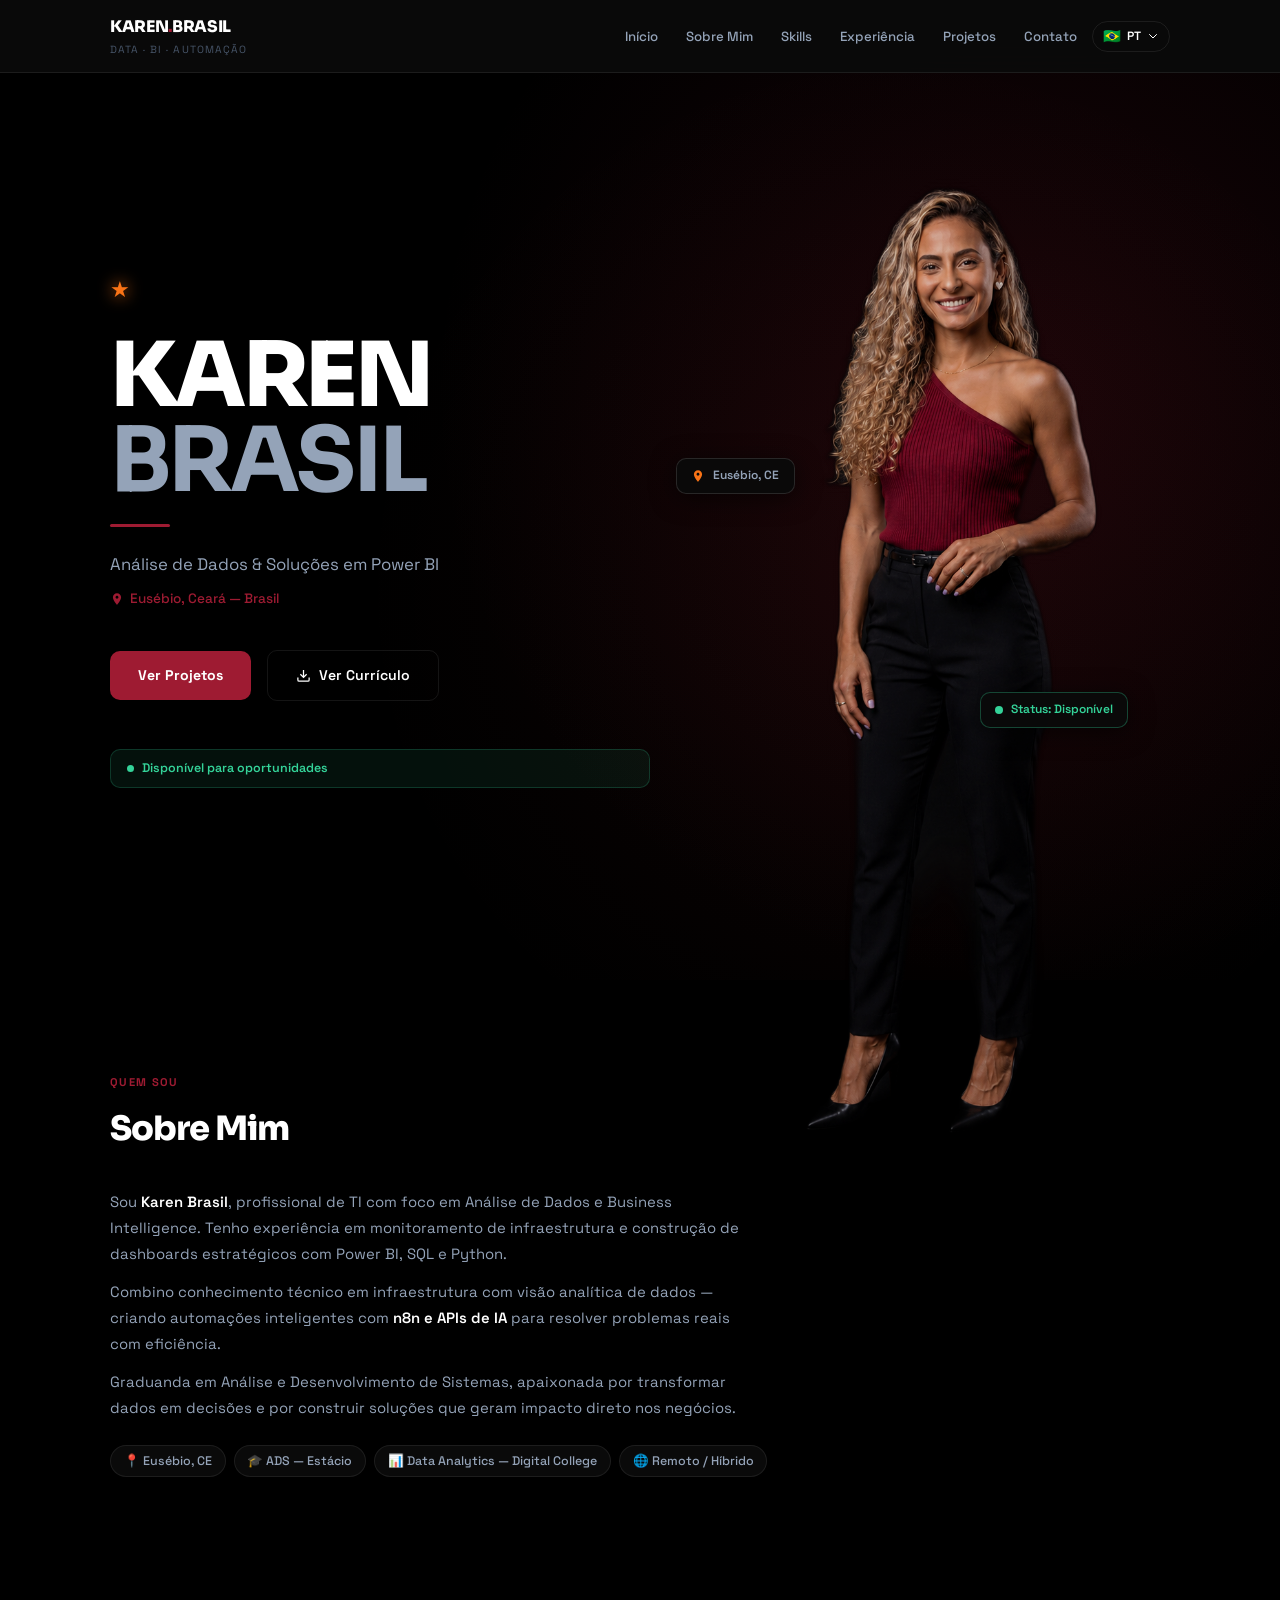
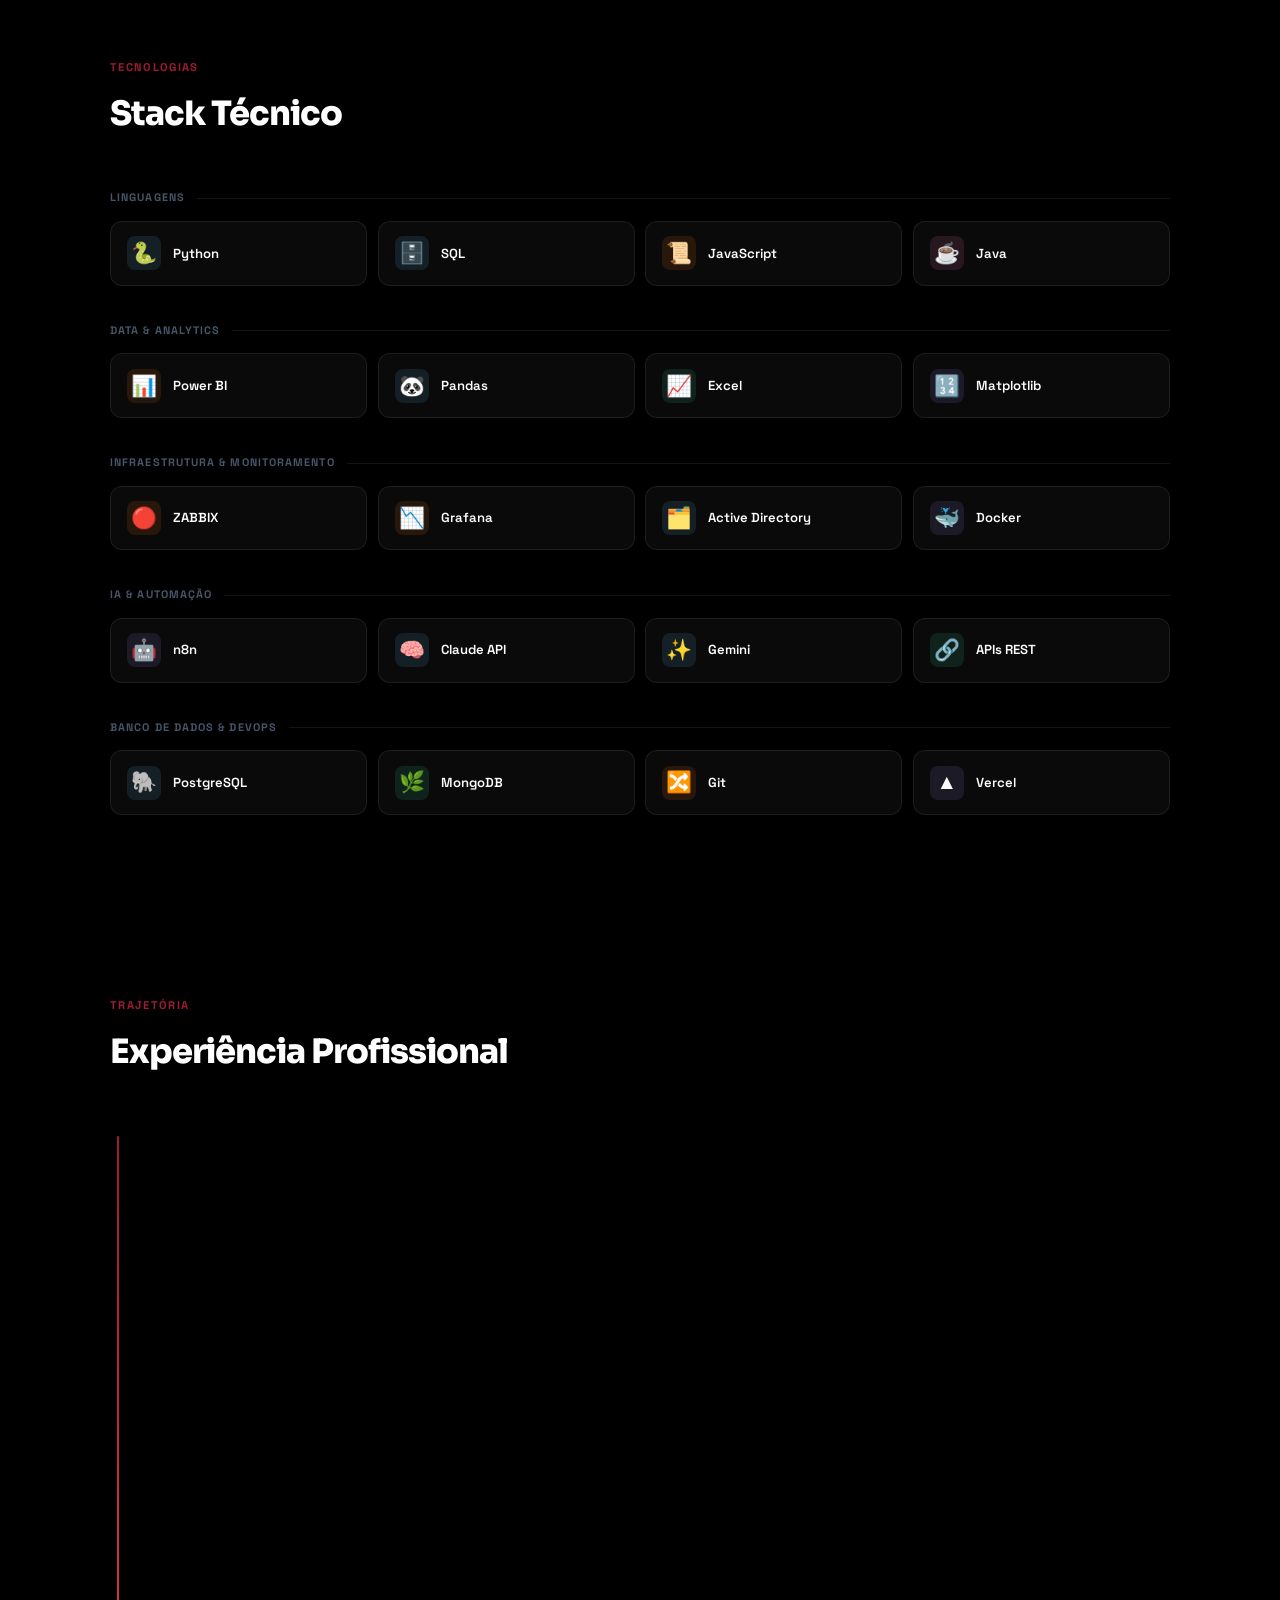
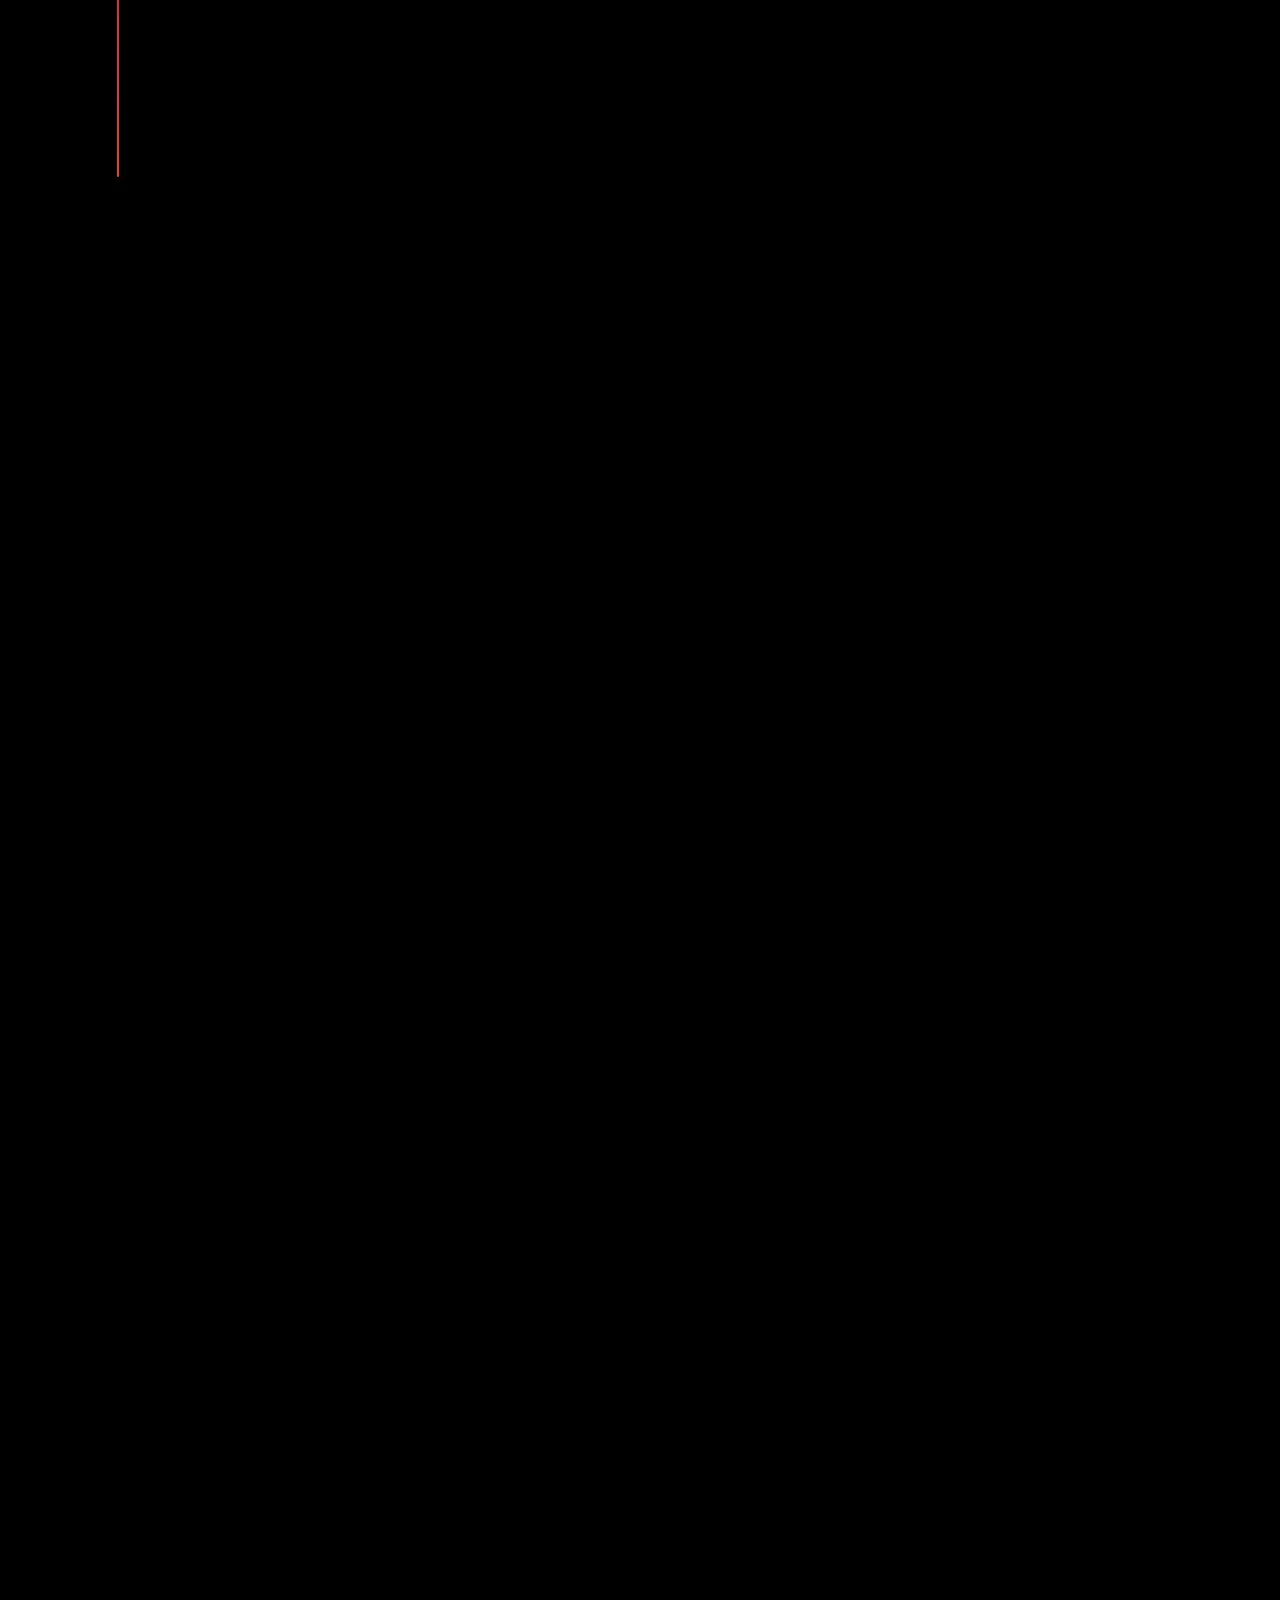
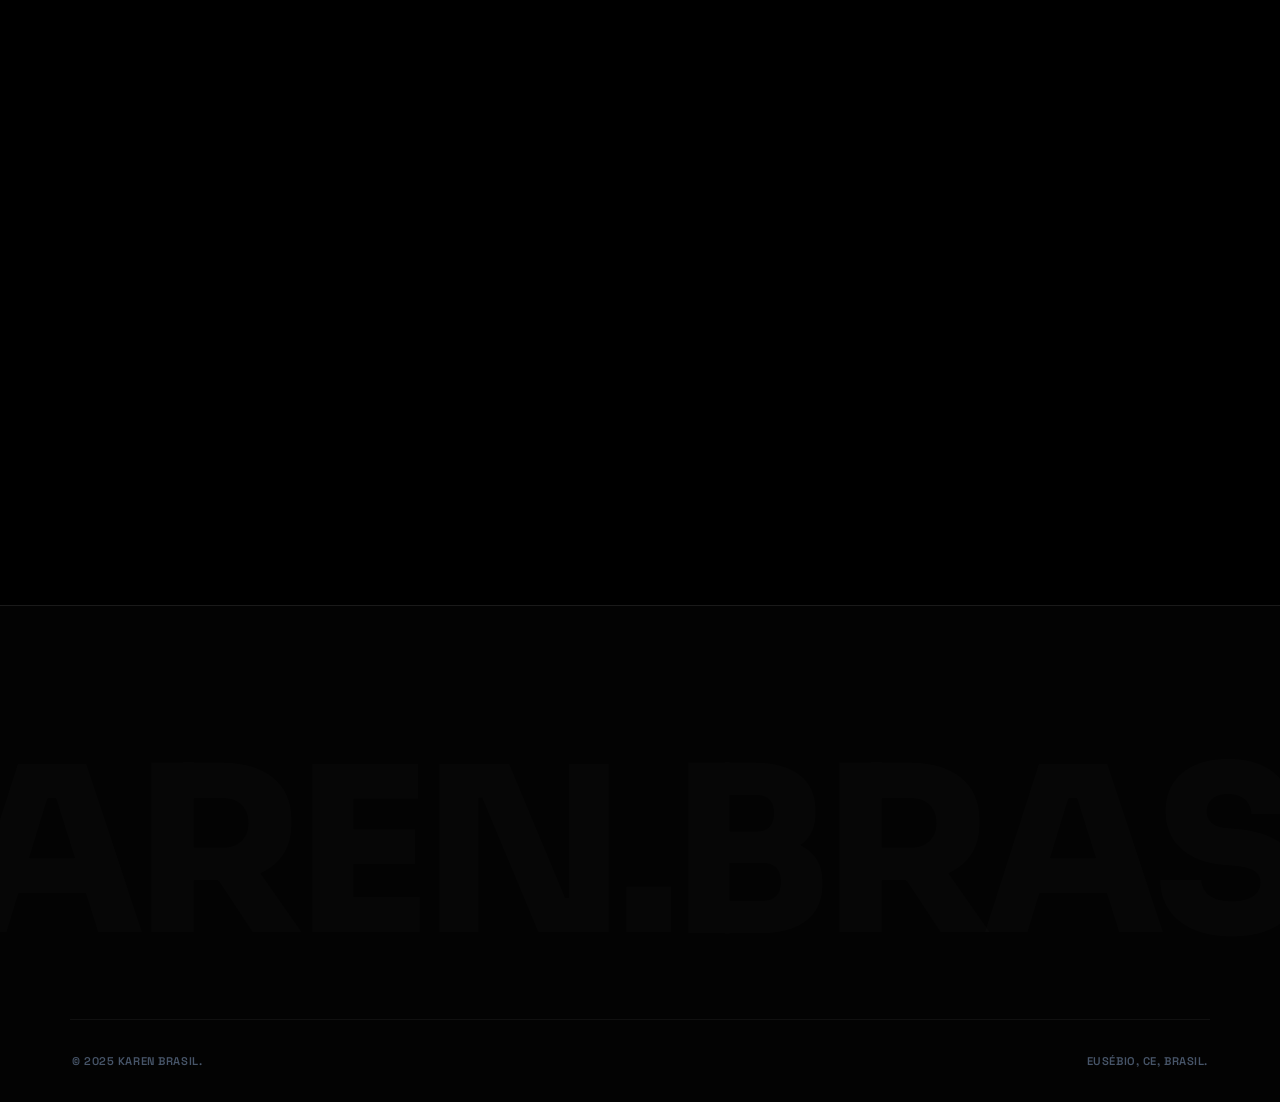
==== commit 81e0cf90: "Adicionando curriculo premium e atualizando links" ====
--- a/index.html
+++ b/index.html
@@ -1,421 +1,373 @@
 <!DOCTYPE html>
 <html lang="pt-BR">
 <head>
-    <meta charset="UTF-8">
-    <meta name="viewport" content="width=device-width, initial-scale=1.0">
-    <!-- v3.0 - Design Premium -->
-    <title>Karen Brasil | Analista de Dados & Automação</title>
-    <link href="https://fonts.googleapis.com/css2?family=Geist:wght@400;500;600;700;800&family=Geist+Mono:wght@400;500;600&family=Archivo:wght@300;400;500;600;700&family=Space+Grotesk:wght@300;400;500;600;700&display=swap" rel="stylesheet">
-    <link rel="stylesheet" href="style.css">
+<meta charset="UTF-8">
+<meta name="viewport" content="width=device-width, initial-scale=1.0">
+<title>Karen Brasil | Analista de Dados & Automação</title>
+<meta name="description" content="Portfólio de Karen Brasil — Analista de Dados, Power BI, SQL, Python, ZABBIX.">
+<link href="https://fonts.googleapis.com/css2?family=Sora:wght@300;400;500;600;700;800;900&family=Space+Grotesk:wght@300;400;500;600;700&display=swap" rel="stylesheet">
+<link rel="stylesheet" href="style.css">
 </head>
-<body data-theme="light">
-    <!-- NAVBAR -->
-    <nav class="navbar" role="navigation">
-        <div class="nav-wrapper">
-            <div class="logo">
-                <span class="logo-text">Karen Brasil</span>
-                <span class="logo-badge">Data • IA • Automação</span>
-            </div>
-            <div class="nav-menu">
-                <a href="#inicio" class="nav-item active">Início</a>
-                <a href="#sobre" class="nav-item">Sobre</a>
-                <a href="#habilidades" class="nav-item">Habilidades</a>
-                <a href="#experiencia" class="nav-item">Experiência</a>
-                <a href="#projetos" class="nav-item">Projetos</a>
-                <a href="#contato" class="nav-item">Contato</a>
-                <button class="theme-btn" id="themeBtn" aria-label="Alternar modo escuro" title="Alternar tema">
-                    <svg class="sun-icon" viewBox="0 0 24 24" fill="none" stroke="currentColor" stroke-width="2" aria-hidden="true">
-                        <circle cx="12" cy="12" r="5"/><line x1="12" y1="1" x2="12" y2="3"/><line x1="12" y1="21" x2="12" y2="23"/><line x1="4.22" y1="4.22" x2="5.64" y2="5.64"/><line x1="18.36" y1="18.36" x2="19.78" y2="19.78"/><line x1="1" y1="12" x2="3" y2="12"/><line x1="21" y1="12" x2="23" y2="12"/><line x1="4.22" y1="19.78" x2="5.64" y2="18.36"/><line x1="18.36" y1="5.64" x2="19.78" y2="4.22"/>
-                    </svg>
-                    <svg class="moon-icon" viewBox="0 0 24 24" fill="currentColor" aria-hidden="true">
-                        <path d="M21.64 15.95c-.18-1.34-.64-2.59-1.32-3.66.13-1.12.13-2.24 0-3.36 1.68-2.11 2.69-4.87 2.04-7.69-1.03-4.3-5.17-7.14-9.47-6.11-1.2.33-2.35.88-3.3 1.6-.95-.72-2.1-1.27-3.3-1.6-4.3-1.03-8.44 1.81-9.47 6.11-.65 2.82.36 5.58 2.04 7.69-.13 1.12-.13 2.24 0 3.36-.68 1.07-1.14 2.32-1.32 3.66-.25 1.75 0 3.5.73 5.15 1.03 2.74 3.15 5 5.87 6.27 1.2.6 2.52.9 3.88.9s2.68-.3 3.88-.9c2.72-1.27 4.84-3.53 5.87-6.27.73-1.65.98-3.4.73-5.15z"/>
-                    </svg>
-                </button>
-                <button class="lang-btn" id="langBtn">EN</button>
-            </div>
-        </div>
-    </nav>
-
-    <!-- HERO -->
-    <section id="inicio" class="hero">
-        <div class="hero-bg"></div>
-        <div class="hero-content">
-            <div class="hero-label">Bem-vindo</div>
-            <h1 class="hero-title">Karen Brasil</h1>
-            <p class="hero-subtitle">Transformo dados em estratégia e automatizzo processos com IA</p>
-            <p class="hero-description">Especialista em SQL, Python e automação. 2+ anos construindo soluções de dados e infraestrutura que impactam.</p>
-            <a href="#contato" class="btn btn-primary">Vamos Conversar</a>
-        </div>
-        <div class="hero-stats">
-            <div class="stat">
-                <span class="stat-value">2+</span>
-                <span class="stat-label">Anos Experiência</span>
-            </div>
-            <div class="stat">
-                <span class="stat-value">20+</span>
-                <span class="stat-label">Skills Técnicas</span>
-            </div>
-            <div class="stat">
-                <span class="stat-value">3</span>
-                <span class="stat-label">Empresas</span>
-            </div>
-        </div>
-    </section>
-
-    <!-- SOBRE -->
-    <section id="sobre" class="section">
-        <div class="container">
-            <div class="section-header">
-                <h2>Sobre Mim</h2>
-                <p class="section-subtitle">Profissional em transformação digital</p>
-            </div>
-            <div class="about-grid">
-                <div class="about-card">
-                    <div class="card-icon">
-                        <svg xmlns="http://www.w3.org/2000/svg" fill="none" viewBox="0 0 24 24" stroke-width="1.5" stroke="currentColor" class="icon-sm">
-                            <path stroke-linecap="round" stroke-linejoin="round" d="M3 13.125C3 12.504 3.504 12 4.125 12h2.25m0 0H5.25M7.5 10.875C7.5 10.254 8.004 9.75 8.625 9.75h2.25m0 0H9.75m4.875 0h2.25m0 0h2.25M21 12a9 9 0 11-18 0 9 9 0 0118 0z" />
-                        </svg>
-                    </div>
-                    <h3>Análise de Dados</h3>
-                    <p>Transformo dados brutos em insights acionáveis com SQL, Python e Power BI. Criação de dashboards que orientam decisões estratégicas.</p>
-                </div>
-                <div class="about-card">
-                    <div class="card-icon">
-                        <svg xmlns="http://www.w3.org/2000/svg" fill="none" viewBox="0 0 24 24" stroke-width="1.5" stroke="currentColor" class="icon-sm">
-                            <path stroke-linecap="round" stroke-linejoin="round" d="M9.594 3.94c.09-.542.56-.94 1.11-.94h2.592c.55 0 1.02.398 1.11.94m-.213 9.938v5.25a2.25 2.25 0 01-2.25 2.25H7.5a2.25 2.25 0 01-2.25-2.25v-5.243m9.06-6.44c.713-.347 1.473-.998 1.473-2.25 0-1.148-.596-2.146-1.483-2.646a5.969 5.969 0 00-2.820-.551c-.504 0-.1.25-.82.75s-.937 1.168-1.22 1.82c-.297.697-.572 1.4-.913 2.05.163.585.714 1.413 1.48 1.973.636.477 1.359.831 2.112 1.055.504.105 1.085.146 1.58-.029z" />
-                        </svg>
-                    </div>
-                    <h3>Automação Inteligente</h3>
-                    <p>Construo fluxos de automação com n8n e APIs REST. Integro IA (Claude, Gemini) para processos mais eficientes.</p>
-                </div>
-                <div class="about-card">
-                    <div class="card-icon">
-                        <svg xmlns="http://www.w3.org/2000/svg" fill="none" viewBox="0 0 24 24" stroke-width="1.5" stroke="currentColor" class="icon-sm">
-                            <path stroke-linecap="round" stroke-linejoin="round" d="M3.75 21h16.5M4.5 3h15M5.25 3v15m13.5-15v15M9 6.75h1.5m-1.5 3h1.5m-1.5 3h1.5m3-6h1.5m-1.5 3h1.5m-1.5 3h1.5" />
-                        </svg>
-                    </div>
-                    <h3>Infraestrutura</h3>
-                    <p>Experiência em monitoramento com ZABBIX/GRAFANA. Gestão de sistemas, redes e suporte técnico de ponta.</p>
-                </div>
-            </div>
-        </div>
-    </section>
-
-    <!-- HABILIDADES -->
-    <section id="habilidades" class="section section-dark">
-        <div class="container">
-            <div class="section-header">
-                <h2>Stack Técnico</h2>
-                <p class="section-subtitle">Ferramentas que domino</p>
-            </div>
-
-            <!-- Linguagens -->
-            <div class="skills-block">
-                <h3 class="skills-title">Linguagens de Programação</h3>
-                <div class="skills-grid">
-                    <div class="skill-badge" data-level="pro">
-                        <span class="skill-name">Python</span>
-                        <span class="skill-level">Intermediário</span>
-                    </div>
-                    <div class="skill-badge" data-level="pro">
-                        <span class="skill-name">SQL</span>
-                        <span class="skill-level">Intermediário</span>
-                    </div>
-                    <div class="skill-badge" data-level="mid">
-                        <span class="skill-name">JavaScript</span>
-                        <span class="skill-level">Básico</span>
-                    </div>
-                    <div class="skill-badge" data-level="mid">
-                        <span class="skill-name">Java</span>
-                        <span class="skill-level">Básico</span>
-                    </div>
-                    <div class="skill-badge" data-level="mid">
-                        <span class="skill-name">HTML/CSS</span>
-                        <span class="skill-level">Básico</span>
-                    </div>
-                </div>
-            </div>
-
-            <!-- Data & Analytics -->
-            <div class="skills-block">
-                <h3 class="skills-title">Data & Analytics</h3>
-                <div class="skills-grid">
-                    <div class="skill-badge" data-level="pro">
-                        <span class="skill-name">Pandas</span>
-                        <span class="skill-level">Intermediário</span>
-                    </div>
-                    <div class="skill-badge" data-level="pro">
-                        <span class="skill-name">Power BI</span>
-                        <span class="skill-level">Intermediário</span>
-                    </div>
-                    <div class="skill-badge" data-level="pro">
-                        <span class="skill-name">Excel</span>
-                        <span class="skill-level">Intermediário</span>
-                    </div>
-                    <div class="skill-badge" data-level="mid">
-                        <span class="skill-name">Matplotlib</span>
-                        <span class="skill-level">Básico</span>
-                    </div>
-                </div>
-            </div>
-
-            <!-- Infraestrutura -->
-            <div class="skills-block">
-                <h3 class="skills-title">Infraestrutura & Monitoramento</h3>
-                <div class="skills-grid">
-                    <div class="skill-badge" data-level="pro">
-                        <span class="skill-name">ZABBIX</span>
-                        <span class="skill-level">Intermediário</span>
-                    </div>
-                    <div class="skill-badge" data-level="pro">
-                        <span class="skill-name">GRAFANA</span>
-                        <span class="skill-level">Intermediário</span>
-                    </div>
-                    <div class="skill-badge" data-level="pro">
-                        <span class="skill-name">Active Directory</span>
-                        <span class="skill-level">Intermediário</span>
-                    </div>
-                    <div class="skill-badge" data-level="mid">
-                        <span class="skill-name">Docker</span>
-                        <span class="skill-level">Básico</span>
-                    </div>
-                </div>
-            </div>
-
-            <!-- IA & Automação -->
-            <div class="skills-block">
-                <h3 class="skills-title">IA & Automação</h3>
-                <div class="skills-grid">
-                    <div class="skill-badge" data-level="mid">
-                        <span class="skill-name">Claude API</span>
-                        <span class="skill-level">Básico</span>
-                    </div>
-                    <div class="skill-badge" data-level="mid">
-                        <span class="skill-name">Gemini</span>
-                        <span class="skill-level">Básico</span>
-                    </div>
-                    <div class="skill-badge" data-level="mid">
-                        <span class="skill-name">n8n</span>
-                        <span class="skill-level">Básico</span>
-                    </div>
-                    <div class="skill-badge" data-level="mid">
-                        <span class="skill-name">APIs REST</span>
-                        <span class="skill-level">Básico</span>
-                    </div>
-                </div>
-            </div>
-
-            <!-- Databases & DevOps -->
-            <div class="skills-block">
-                <h3 class="skills-title">Banco de Dados & DevOps</h3>
-                <div class="skills-grid">
-                    <div class="skill-badge" data-level="pro">
-                        <span class="skill-name">PostgreSQL</span>
-                        <span class="skill-level">Intermediário</span>
-                    </div>
-                    <div class="skill-badge" data-level="pro">
-                        <span class="skill-name">Git</span>
-                        <span class="skill-level">Intermediário</span>
-                    </div>
-                    <div class="skill-badge" data-level="mid">
-                        <span class="skill-name">MongoDB</span>
-                        <span class="skill-level">Básico</span>
-                    </div>
-                    <div class="skill-badge" data-level="mid">
-                        <span class="skill-name">Vercel</span>
-                        <span class="skill-level">Básico</span>
-                    </div>
-                </div>
-            </div>
-        </div>
-    </section>
-
-    <!-- EXPERIÊNCIA -->
-    <section id="experiencia" class="section">
-        <div class="container">
-            <div class="section-header">
-                <h2>Trajetória Profissional</h2>
-                <p class="section-subtitle">Experiências que me formaram</p>
-            </div>
-            <div class="timeline">
-                <div class="timeline-item">
-                    <div class="timeline-marker"></div>
-                    <div class="timeline-content">
-                        <div class="exp-badge">Current</div>
-                        <h3>Analista N1 - NOC</h3>
-                        <p class="exp-company">How be - Tecnologia e Soluções</p>
-                        <p class="exp-date">Fevereiro 2024 - Hoje • 10 meses</p>
-                        <p class="exp-desc">Monitoramento de infraestrutura com ZABBIX e GRAFANA para 150+ hosts. Elaboração de dashboards analíticos. Gestão de câmeras IP, WiFi e dispositivos IoT. Suporte remoto via AnyDesk.</p>
-                        <div class="exp-tags">
-                            <span>ZABBIX</span>
-                            <span>GRAFANA</span>
-                            <span>Infraestrutura</span>
-                            <span>IoT</span>
-                        </div>
-                    </div>
-                </div>
-
-                <div class="timeline-item">
-                    <div class="timeline-marker"></div>
-                    <div class="timeline-content">
-                        <h3>Suporte Técnico - Field Service</h3>
-                        <p class="exp-company">Mobwire - Serviços de Telecomunicação</p>
-                        <p class="exp-date">Agosto 2023 - Agosto 2024 • 1 ano</p>
-                        <p class="exp-desc">Suporte remoto via AnyDesk para prestadores de serviços. Gestão de máquinas com Active Directory. Configuração, formatação e instalação de softwares. Criação de acessos e suporte técnico especializado.</p>
-                        <div class="exp-tags">
-                            <span>Active Directory</span>
-                            <span>AnyDesk</span>
-                            <span>Suporte</span>
-                        </div>
-                    </div>
-                </div>
-
-                <div class="timeline-item">
-                    <div class="timeline-marker"></div>
-                    <div class="timeline-content">
-                        <h3>Estagiária - Suporte de TI</h3>
-                        <p class="exp-company">Hapvida Assistência Médica S.A.</p>
-                        <p class="exp-date">Janeiro 2020 - Setembro 2023 • 2 anos 8 meses</p>
-                        <p class="exp-desc">Instalação e configuração de biometria remotamente. Registro de pacientes em leitores biométricos. Suporte em autorizações, análise de solicitações. Suporte em procedimentos e internações. Treinamento de prestadores.</p>
-                        <div class="exp-tags">
-                            <span>Biometria</span>
-                            <span>Suporte</span>
-                            <span>Treinamento</span>
-                        </div>
-                    </div>
-                </div>
-
-                <div class="timeline-education">
-                    <h3>Formação Acadêmica</h3>
-                    <div class="education-items">
-                        <div class="edu-item">
-                            <span class="edu-degree">Análise e Desenvolvimento de Sistemas</span>
-                            <span class="edu-school">Centro Universitário Estácio do Ceará • 2023-2025</span>
-                        </div>
-                        <div class="edu-item">
-                            <span class="edu-degree">Data Analytics</span>
-                            <span class="edu-school">Digital College • 2024-2025</span>
-                        </div>
-                    </div>
-                </div>
-            </div>
-        </div>
-    </section>
-
-    <!-- PROJETOS -->
-    <section id="projetos" class="section section-dark">
-        <div class="container">
-            <div class="section-header">
-                <h2>Projetos em Destaque</h2>
-                <p class="section-subtitle">Trabalhos que realizei</p>
-            </div>
-            <div class="projects-grid">
-                <div class="project-card">
-                    <div class="project-header">
-                        <h3>WorkConnect</h3>
-                        <span class="project-status">Em Desenvolvimento</span>
-                    </div>
-                    <p class="project-desc">App inteligente para análise e busca de vagas de emprego. Utiliza Python e SQL para processamento de dados em tempo real.</p>
-                    <div class="project-tech">
-                        <span class="tech-badge">Python</span>
-                        <span class="tech-badge">SQL</span>
-                        <span class="tech-badge">Data Analytics</span>
-                    </div>
-                    <a href="https://github.com/KarenBrasil" target="_blank" class="project-link">Ver no GitHub →</a>
-                </div>
-
-                <div class="project-card">
-                    <div class="project-header">
-                        <h3>Dashboard Monitoramento</h3>
-                        <span class="project-status">Concluído</span>
-                    </div>
-                    <p class="project-desc">Dashboard profissional para monitoramento de infraestrutura em tempo real. Integra ZABBIX com GRAFANA para visualização de métricas.</p>
-                    <div class="project-tech">
-                        <span class="tech-badge">ZABBIX</span>
-                        <span class="tech-badge">GRAFANA</span>
-                        <span class="tech-badge">PostgreSQL</span>
-                    </div>
-                    <a href="https://sites.google.com/view/portfoliokarenbr" target="_blank" class="project-link">Ver Detalhes →</a>
-                </div>
-
-                <div class="project-card">
-                    <div class="project-header">
-                        <h3>Automação com n8n</h3>
-                        <span class="project-status">Em Desenvolvimento</span>
-                    </div>
-                    <p class="project-desc">Fluxos de automação inteligentes integrando IA. Utiliza Claude API e Gemini para processar dados automaticamente.</p>
-                    <div class="project-tech">
-                        <span class="tech-badge">n8n</span>
-                        <span class="tech-badge">Claude API</span>
-                        <span class="tech-badge">Automação</span>
-                    </div>
-                    <a href="https://github.com/KarenBrasil" target="_blank" class="project-link">Ver Código →</a>
-                </div>
-
-                <div class="project-card">
-                    <div class="project-header">
-                        <h3>Análise de Dados</h3>
-                        <span class="project-status">Em Desenvolvimento</span>
-                    </div>
-                    <p class="project-desc">Projetos de análise exploratória com Power BI e SQL. Dashboards executivos para tomada de decisão estratégica.</p>
-                    <div class="project-tech">
-                        <span class="tech-badge">Power BI</span>
-                        <span class="tech-badge">SQL</span>
-                        <span class="tech-badge">Python</span>
-                    </div>
-                    <a href="https://sites.google.com/view/portfoliokarenbr" target="_blank" class="project-link">Ver Portfolio →</a>
-                </div>
-            </div>
-        </div>
-    </section>
-
-    <!-- CONTATO -->
-    <section id="contato" class="section contact-cta">
-        <div class="container">
-            <h2>Vamos Trabalhar Juntos?</h2>
-            <p>Estou aberta a oportunidades remotas, híbridas ou presenciais no Brasil e Europa.</p>
-            <div class="contact-methods">
-                <a href="https://www.linkedin.com/in/karen-brasil19/" target="_blank" class="contact-btn">
-                    <span class="contact-icon">
-                        <svg xmlns="http://www.w3.org/2000/svg" fill="currentColor" viewBox="0 0 24 24" class="icon-sm">
-                            <path d="M20.447 20.452h-3.554v-5.569c0-1.328-.027-3.037-1.852-3.037-1.853 0-2.136 1.445-2.136 2.939v5.667H9.351V9h3.414v1.561h.046c.477-.9 1.637-1.85 3.37-1.85 3.601 0 4.267 2.37 4.267 5.455v6.286zM5.337 7.433c-1.144 0-2.063-.926-2.063-2.065 0-1.138.92-2.063 2.063-2.063 1.14 0 2.064.925 2.064 2.063 0 1.139-.925 2.065-2.064 2.065zm1.782 13.019H3.555V9h3.564v11.452zM22.225 0H1.771C.792 0 0 .774 0 1.729v20.542C0 23.227.792 24 1.771 24h20.451C23.2 24 24 23.227 24 22.271V1.729C24 .774 23.2 0 22.222 0h.003z" />
-                        </svg>
-                    </span>
-                    <span>LinkedIn</span>
-                </a>
-                <a href="https://github.com/KarenBrasil" target="_blank" class="contact-btn">
-                    <span class="contact-icon">
-                        <svg xmlns="http://www.w3.org/2000/svg" fill="currentColor" viewBox="0 0 24 24" class="icon-sm">
-                            <path d="M12 0c-6.626 0-12 5.373-12 12 0 5.302 3.438 9.8 8.207 11.387.599.111.793-.261.793-.577v-2.234c-3.338.726-4.033-1.416-4.033-1.416-.546-1.387-1.333-1.756-1.333-1.756-1.089-.745.083-.729.083-.729 1.205.084 1.839 1.237 1.839 1.237 1.07 1.834 2.807 1.304 3.492.997.107-.775.418-1.305.762-1.604-2.665-.305-5.467-1.334-5.467-5.931 0-1.311.469-2.381 1.236-3.221-.124-.303-.535-1.524.117-3.176 0 0 1.008-.322 3.301 1.23.957-.266 1.983-.399 3.003-.404 1.02.005 2.047.138 3.006.404 2.291-1.552 3.297-1.23 3.297-1.23.653 1.653.242 2.874.118 3.176.77.84 1.235 1.911 1.235 3.221 0 4.609-2.807 5.624-5.479 5.921.43.372.823 1.102.823 2.222v 3.293c0 .319.192.694.801.576 4.765-1.589 8.199-6.086 8.199-11.386 0-6.627-5.373-12-12-12z" />
-                        </svg>
-                    </span>
-                    <span>GitHub</span>
-                </a>
-                <a href="mailto:eukarenbrasil@gmail.com" class="contact-btn">
-                    <span class="contact-icon">
-                        <svg xmlns="http://www.w3.org/2000/svg" fill="none" viewBox="0 0 24 24" stroke-width="1.5" stroke="currentColor" class="icon-sm">
-                            <path stroke-linecap="round" stroke-linejoin="round" d="M21.75 6.75v10.5a2.25 2.25 0 01-2.25 2.25H4.5a2.25 2.25 0 01-2.25-2.25V6.75m19.5 0A2.25 2.25 0 0019.5 4.5H4.5A2.25 2.25 0 002.25 6.75m19.5 0v-1.5a2.25 2.25 0 00-2.25-2.25H4.5a2.25 2.25 0 00-2.25 2.25v1.5m19.5 0h-15m0 0H4.5m15 0H9" />
-                        </svg>
-                    </span>
-                    <span>Email</span>
-                </a>
-                <a href="https://wa.me/5585998370928" target="_blank" class="contact-btn">
-                    <span class="contact-icon">
-                        <svg xmlns="http://www.w3.org/2000/svg" fill="none" viewBox="0 0 24 24" stroke-width="1.5" stroke="currentColor" class="icon-sm">
-                            <path stroke-linecap="round" stroke-linejoin="round" d="M7.5 8.25h6m-6 3H12m8.25-6A2.25 2.25 0 0017.25 4.5H6.75A2.25 2.25 0 004.5 6.75v10.5A2.25 2.25 0 006.75 19.5h10.5A2.25 2.25 0 0019.5 17.25V6.75z" />
-                        </svg>
-                    </span>
-                    <span>WhatsApp</span>
-                </a>
-            </div>
-        </div>
-    </section>
-
-    <!-- FOOTER -->
-    <footer class="footer">
-        <p>© 2025 Karen Brasil. Construído com atenção aos detalhes.</p>
-    </footer>
-
-    <script src="script.js"></script>
+<body>
+
+<nav class="navbar">
+  <div class="nav-inner">
+    <a href="#inicio" class="nav-logo">
+      <span class="nav-logo-name">KAREN<span>.</span>BRASIL</span>
+      <span class="nav-logo-role">Data · BI · Automação</span>
+    </a>
+    <ul class="nav-links">
+      <li><a href="index.html#inicio" class="active" data-i18n="nav_home">Início</a></li>
+      <li><a href="sobre.html" data-i18n="nav_about">Sobre Mim</a></li>
+      <li><a href="#habilidades" data-i18n="nav_skills">Skills</a></li>
+      <li><a href="#experiencia" data-i18n="nav_exp">Experiência</a></li>
+      <li><a href="#projetos" data-i18n="nav_projects">Projetos</a></li>
+      <li><a href="#contato" data-i18n="nav_contact">Contato</a></li>
+      <li>
+        <button class="lang-toggle">
+          <span class="flag">🇧🇷</span> PT 
+          <svg width="12" height="12" fill="none" stroke="currentColor" stroke-width="2" viewBox="0 0 24 24"><path stroke-linecap="round" stroke-linejoin="round" d="M19 9l-7 7-7-7"></path></svg>
+        </button>
+      </li>
+    </ul>
+  </div>
+</nav>
+
+<!-- HERO -->
+<section id="inicio" class="hero">
+  <div class="hero-glow"></div>
+  <div class="hero-glow2"></div>
+  <div class="hero-inner">
+
+    <!-- LEFT -->
+    <div class="hero-left">
+      <div class="hero-star">★</div>
+      <h1 class="hero-name">
+        <span class="line1">KAREN</span>
+        <span class="line2">BRASIL</span>
+      </h1>
+      <div class="hero-underline"></div>
+      <p class="hero-role-text">Análise de Dados &amp; Soluções em Power BI</p>
+      <p class="hero-location">
+        <svg fill="currentColor" viewBox="0 0 24 24"><path d="M12 2C8.13 2 5 5.13 5 9c0 5.25 7 13 7 13s7-7.75 7-13c0-3.87-3.13-7-7-7zm0 9.5c-1.38 0-2.5-1.12-2.5-2.5s1.12-2.5 2.5-2.5 2.5 1.12 2.5 2.5-1.12 2.5-2.5 2.5z"/></svg>
+        Eusébio, Ceará — Brasil
+      </p>
+      <div class="hero-actions">
+        <a href="#projetos" class="btn-primary">Ver Projetos</a>
+        <a href="curriculo-premium.html" class="btn-outline">
+          <svg width="15" height="15" fill="none" stroke="currentColor" stroke-width="2" viewBox="0 0 24 24"><path d="M21 15v4a2 2 0 01-2 2H5a2 2 0 01-2-2v-4M7 10l5 5 5-5M12 15V3"/></svg>
+          Ver Currículo
+        </a>
+      </div>
+      <div class="hero-status">
+        <span class="hero-status-dot"></span>
+        Disponível para oportunidades
+      </div>
+    </div>
+
+    <!-- RIGHT — PHOTO -->
+    <div class="hero-right">
+      <div class="chip-location">
+        <svg fill="currentColor" viewBox="0 0 24 24"><path d="M12 2C8.13 2 5 5.13 5 9c0 5.25 7 13 7 13s7-7.75 7-13c0-3.87-3.13-7-7-7zm0 9.5c-1.38 0-2.5-1.12-2.5-2.5s1.12-2.5 2.5-2.5 2.5 1.12 2.5 2.5-1.12 2.5-2.5 2.5z"/></svg>
+        Eusébio, CE
+      </div>
+      <div class="hero-photo-wrap">
+        <img src="assets/karen-foto-final-nobg.png" alt="Karen Brasil" class="hero-photo">
+      </div>
+      <div class="chip-status">
+        <span class="chip-dot"></span>
+        Status: Disponível
+      </div>
+    </div>
+
+  </div>
+</section>
+
+<!-- SOBRE -->
+<section id="sobre" class="section section-alt">
+  <div class="container">
+    <span class="section-label fade-in">Quem sou</span>
+    <h2 class="section-title fade-in">Sobre Mim</h2>
+    <div class="about-bio">
+      <p class="fade-in">Sou <strong>Karen Brasil</strong>, profissional de TI com foco em Análise de Dados e Business Intelligence. Tenho experiência em monitoramento de infraestrutura e construção de dashboards estratégicos com Power BI, SQL e Python.</p>
+      <p class="fade-in">Combino conhecimento técnico em infraestrutura com visão analítica de dados — criando automações inteligentes com <strong>n8n e APIs de IA</strong> para resolver problemas reais com eficiência.</p>
+      <p class="fade-in">Graduanda em Análise e Desenvolvimento de Sistemas, apaixonada por transformar dados em decisões e por construir soluções que geram impacto direto nos negócios.</p>
+    </div>
+    <div class="about-tags fade-in">
+      <span class="about-tag">📍 Eusébio, CE</span>
+      <span class="about-tag">🎓 ADS — Estácio</span>
+      <span class="about-tag">📊 Data Analytics — Digital College</span>
+      <span class="about-tag">🌐 Remoto / Híbrido</span>
+    </div>
+  </div>
+</section>
+
+<!-- HABILIDADES -->
+<section id="habilidades" class="section">
+  <div class="container">
+    <span class="section-label fade-in">Tecnologias</span>
+    <h2 class="section-title fade-in">Stack Técnico</h2>
+    <div class="skills-group">
+
+      <div class="fade-in">
+        <p class="skill-cat-title">Linguagens</p>
+        <div class="skills-grid">
+          <div class="skill-card"><div class="skill-icon ic-blue">🐍</div><span class="skill-name-text">Python</span></div>
+          <div class="skill-card"><div class="skill-icon ic-blue">🗄️</div><span class="skill-name-text">SQL</span></div>
+          <div class="skill-card"><div class="skill-icon ic-orange">📜</div><span class="skill-name-text">JavaScript</span></div>
+          <div class="skill-card"><div class="skill-icon ic-pink">☕</div><span class="skill-name-text">Java</span></div>
+        </div>
+      </div>
+
+      <div class="fade-in">
+        <p class="skill-cat-title">Data & Analytics</p>
+        <div class="skills-grid">
+          <div class="skill-card"><div class="skill-icon ic-orange">📊</div><span class="skill-name-text">Power BI</span></div>
+          <div class="skill-card"><div class="skill-icon ic-blue">🐼</div><span class="skill-name-text">Pandas</span></div>
+          <div class="skill-card"><div class="skill-icon ic-green">📈</div><span class="skill-name-text">Excel</span></div>
+          <div class="skill-card"><div class="skill-icon ic-purple">🔢</div><span class="skill-name-text">Matplotlib</span></div>
+        </div>
+      </div>
+
+      <div class="fade-in">
+        <p class="skill-cat-title">Infraestrutura & Monitoramento</p>
+        <div class="skills-grid">
+          <div class="skill-card"><div class="skill-icon ic-orange">🔴</div><span class="skill-name-text">ZABBIX</span></div>
+          <div class="skill-card"><div class="skill-icon ic-orange">📉</div><span class="skill-name-text">Grafana</span></div>
+          <div class="skill-card"><div class="skill-icon ic-blue">🗂️</div><span class="skill-name-text">Active Directory</span></div>
+          <div class="skill-card"><div class="skill-icon ic-purple">🐳</div><span class="skill-name-text">Docker</span></div>
+        </div>
+      </div>
+
+      <div class="fade-in">
+        <p class="skill-cat-title">IA & Automação</p>
+        <div class="skills-grid">
+          <div class="skill-card"><div class="skill-icon ic-purple">🤖</div><span class="skill-name-text">n8n</span></div>
+          <div class="skill-card"><div class="skill-icon ic-blue">🧠</div><span class="skill-name-text">Claude API</span></div>
+          <div class="skill-card"><div class="skill-icon ic-blue">✨</div><span class="skill-name-text">Gemini</span></div>
+          <div class="skill-card"><div class="skill-icon ic-green">🔗</div><span class="skill-name-text">APIs REST</span></div>
+        </div>
+      </div>
+
+      <div class="fade-in">
+        <p class="skill-cat-title">Banco de Dados & DevOps</p>
+        <div class="skills-grid">
+          <div class="skill-card"><div class="skill-icon ic-blue">🐘</div><span class="skill-name-text">PostgreSQL</span></div>
+          <div class="skill-card"><div class="skill-icon ic-green">🌿</div><span class="skill-name-text">MongoDB</span></div>
+          <div class="skill-card"><div class="skill-icon ic-orange">🔀</div><span class="skill-name-text">Git</span></div>
+          <div class="skill-card"><div class="skill-icon ic-purple">▲</div><span class="skill-name-text">Vercel</span></div>
+        </div>
+      </div>
+
+    </div>
+  </div>
+</section>
+
+<!-- EXPERIÊNCIA -->
+<section id="experiencia" class="section section-alt">
+  <div class="container">
+    <span class="section-label fade-in">Trajetória</span>
+    <h2 class="section-title fade-in">Experiência Profissional</h2>
+    <div class="timeline">
+      <div class="tl-item fade-in">
+        <div class="tl-top">
+          <div><p class="tl-title">Analista N1 — NOC</p><p class="tl-company">How be · Tecnologia e Soluções</p><p class="tl-date">Fev 2024 – Hoje · 1+ ano</p></div>
+          <span class="tl-badge current">Atual</span>
+        </div>
+        <p class="tl-desc">Monitoramento de 150+ hosts com ZABBIX e dashboards em GRAFANA. Gestão de infraestrutura IoT, câmeras IP e redes WiFi. Suporte técnico e atendimento de chamados via GLPI.</p>
+        <div class="tl-tags"><span class="tl-tag">ZABBIX</span><span class="tl-tag">GRAFANA</span><span class="tl-tag">IoT</span><span class="tl-tag">GLPI</span></div>
+      </div>
+      <div class="tl-item fade-in">
+        <div class="tl-top">
+          <div><p class="tl-title">Suporte Técnico — Field Service</p><p class="tl-company">Mobwire · Telecomunicação</p><p class="tl-date">Ago 2023 – Ago 2024 · 1 ano</p></div>
+          <span class="tl-badge past">Anterior</span>
+        </div>
+        <p class="tl-desc">Suporte remoto via AnyDesk, gestão de máquinas com Active Directory, configuração de sistemas e criação de acessos técnicos.</p>
+        <div class="tl-tags"><span class="tl-tag">Active Directory</span><span class="tl-tag">AnyDesk</span><span class="tl-tag">Windows</span></div>
+      </div>
+      <div class="tl-item fade-in">
+        <div class="tl-top">
+          <div><p class="tl-title">Estagiária — Suporte de TI</p><p class="tl-company">Hapvida Assistência Médica S.A.</p><p class="tl-date">Jan 2020 – Set 2023 · 2a 8m</p></div>
+          <span class="tl-badge past">Anterior</span>
+        </div>
+        <p class="tl-desc">Instalação de biometria remota, registro de pacientes, suporte em autorizações e internações. Treinamento de prestadores e equipes técnicas.</p>
+        <div class="tl-tags"><span class="tl-tag">Biometria</span><span class="tl-tag">Suporte</span><span class="tl-tag">Treinamento</span></div>
+      </div>
+    </div>
+  </div>
+</section>
+
+<!-- PROJETOS -->
+<section id="projetos" class="section">
+  <div class="container">
+    <span class="section-label fade-in">Portfólio</span>
+    <h2 class="section-title fade-in">Dashboards Power BI</h2>
+    <p class="section-sub fade-in">Clique em "Interagir no Dashboard" para explorar os dados ao vivo</p>
+    <div class="projects-grid">
+      <div class="project-card fade-in">
+        <div class="project-cover">
+          <img src="assets/dash-dre.png" alt="DRE Financeiro Dashboard">
+          <div class="project-overlay">
+            <a href="https://app.powerbi.com/view?r=eyJrIjoiNmM3NmQ3ZWQtMjU2Ni00NTAwLTlhMWItZTZhODdjMjU4OWM4IiwidCI6IjY1OWNlMmI4LTA3MTQtNDE5OC04YzM4LWRjOWI2MGFhYmI1NyJ9" target="_blank" class="project-btn">
+              <svg width="16" height="16" fill="none" stroke="currentColor" stroke-width="2" viewBox="0 0 24 24"><path stroke-linecap="round" stroke-linejoin="round" d="M10 6H6a2 2 0 00-2 2v10a2 2 0 002 2h10a2 2 0 002-2v-4M14 4h6m0 0v6m0-6L10 14" /></svg>
+              Interagir no Painel
+            </a>
+          </div>
+        </div>
+        <div class="project-body">
+          <div class="project-top">
+            <span class="project-name">DRE Financeiro</span>
+            <span class="project-status status-done">Concluído</span>
+          </div>
+          <p class="project-desc">Painel que consolida receita, custos, despesas e lucro com detalhamento por mês, tipo de pagamento e cliente. Facilita o acompanhamento da performance financeira e principais fontes de resultado.</p>
+          <div class="project-tech-list">
+            <span class="tech-chip">Power BI</span><span class="tech-chip">DAX</span><span class="tech-chip">Análise Financeira</span>
+          </div>
+        </div>
+      </div>
+
+      <div class="project-card fade-in">
+        <div class="project-cover">
+          <img src="assets/dash-faturamento.png" alt="Faturamento Recebido Dashboard">
+          <div class="project-overlay">
+            <a href="https://app.powerbi.com/view?r=eyJrIjoiNzYzMDJkNzItM2I5ZC00ZmQxLTlhY2ItZmFkMGEyN2QyZDhiIiwidCI6IjY1OWNlMmI4LTA3MTQtNDE5OC04YzM4LWRjOWI2MGFhYmI1NyJ9" target="_blank" class="project-btn">
+              <svg width="16" height="16" fill="none" stroke="currentColor" stroke-width="2" viewBox="0 0 24 24"><path stroke-linecap="round" stroke-linejoin="round" d="M10 6H6a2 2 0 00-2 2v10a2 2 0 002 2h10a2 2 0 002-2v-4M14 4h6m0 0v6m0-6L10 14" /></svg>
+              Interagir no Painel
+            </a>
+          </div>
+        </div>
+        <div class="project-body">
+          <div class="project-top">
+            <span class="project-name">Faturamento Recebido</span>
+            <span class="project-status status-done">Concluído</span>
+          </div>
+          <p class="project-desc">Painel focado no acompanhamento de receita, despesas e lucro líquido. Permite comparar valores recebidos e a receber, além de filtrar por loja, produto, vendedor e categoria.</p>
+          <div class="project-tech-list">
+            <span class="tech-chip">Power BI</span><span class="tech-chip">DAX</span><span class="tech-chip">Dashboard Financeiro</span>
+          </div>
+        </div>
+      </div>
+
+      <div class="project-card fade-in">
+        <div class="project-cover">
+          <img src="assets/dash-social.png" alt="Insights Rio Mar Dashboard">
+          <div class="project-overlay">
+            <a href="https://app.powerbi.com/view?r=eyJrIjoiNzMxZDU1YzEtZTM5Ny00NDM4LTkzNjUtMzQ5NTVlMDljYjlhIiwidCI6IjY1OWNlMmI4LTA3MTQtNDE5OC04YzM4LWRjOWI2MGFhYmI1NyJ9" target="_blank" class="project-btn">
+              <svg width="16" height="16" fill="none" stroke="currentColor" stroke-width="2" viewBox="0 0 24 24"><path stroke-linecap="round" stroke-linejoin="round" d="M10 6H6a2 2 0 00-2 2v10a2 2 0 002 2h10a2 2 0 002-2v-4M14 4h6m0 0v6m0-6L10 14" /></svg>
+              Interagir no Painel
+            </a>
+          </div>
+        </div>
+        <div class="project-body">
+          <div class="project-top">
+            <span class="project-name">Insights Rio Mar</span>
+            <span class="project-status status-done">Concluído</span>
+          </div>
+          <p class="project-desc">Criado para acompanhar a performance de publicações do Rio Mar Shopping. Mostra volume de posts por tipo, média de engajamento, comentários e evolução de seguidores ao longo do ano.</p>
+          <div class="project-tech-list">
+            <span class="tech-chip">Power BI</span><span class="tech-chip">Social Media</span><span class="tech-chip">Engajamento</span>
+          </div>
+        </div>
+      </div>
+
+      <div class="project-card fade-in">
+        <div class="project-cover">
+          <img src="assets/dash-comercial.png" alt="Gestão Comercial Dashboard">
+          <div class="project-overlay">
+            <a href="https://app.powerbi.com/view?r=eyJrIjoiZWNkNjRlMGQtNTk5Yy00OWJhLWIyYmYtZjFjOTUxMDkxMDU2IiwidCI6IjY1OWNlMmI4LTA3MTQtNDE5OC04YzM4LWRjOWI2MGFhYmI1NyJ9" target="_blank" class="project-btn">
+              <svg width="16" height="16" fill="none" stroke="currentColor" stroke-width="2" viewBox="0 0 24 24"><path stroke-linecap="round" stroke-linejoin="round" d="M10 6H6a2 2 0 00-2 2v10a2 2 0 002 2h10a2 2 0 002-2v-4M14 4h6m0 0v6m0-6L10 14" /></svg>
+              Interagir no Painel
+            </a>
+          </div>
+        </div>
+        <div class="project-body">
+          <div class="project-top">
+            <span class="project-name">Gestão Comercial</span>
+            <span class="project-status status-done">Concluído</span>
+          </div>
+          <p class="project-desc">Apresenta total vendido por período, desempenho da equipe de vendas, evolução mês a mês e permite simulação de cenários futuros para apoio à decisão estratégica.</p>
+          <div class="project-tech-list">
+            <span class="tech-chip">Power BI</span><span class="tech-chip">DAX</span><span class="tech-chip">Análise de Vendas</span>
+          </div>
+        </div>
+      </div>
+
+    </div>
+  </div>
+</section>
+
+<!-- CONTATO -->
+<section id="contato" class="contact-section">
+  <div class="container">
+    <div class="contact-box fade-in">
+      <span class="section-label" style="display:block;text-align:center;margin-bottom:.4rem">Vamos conversar</span>
+      <h2 class="section-title">Vamos Trabalhar Juntos?</h2>
+      <p class="section-sub">Aberta a oportunidades remotas, híbridas e presenciais no Brasil.</p>
+      <div class="contact-grid">
+        <a href="https://www.linkedin.com/in/karen-brasil19/" target="_blank" class="contact-btn">
+          <svg viewBox="0 0 24 24" fill="currentColor"><path d="M20.447 20.452h-3.554v-5.569c0-1.328-.027-3.037-1.852-3.037-1.853 0-2.136 1.445-2.136 2.939v5.667H9.351V9h3.414v1.561h.046c.477-.9 1.637-1.85 3.37-1.85 3.601 0 4.267 2.37 4.267 5.455v6.286zM5.337 7.433a2.062 2.062 0 01-2.063-2.065 2.064 2.064 0 112.063 2.065zm1.782 13.019H3.555V9h3.564v11.452zM22.225 0H1.771C.792 0 0 .774 0 1.729v20.542C0 23.227.792 24 1.771 24h20.451C23.2 24 24 23.227 24 22.271V1.729C24 .774 23.2 0 22.222 0h.003z"/></svg>
+          LinkedIn
+        </a>
+        <a href="https://github.com/KarenBrasil" target="_blank" class="contact-btn">
+          <svg viewBox="0 0 24 24" fill="currentColor"><path d="M12 0C5.374 0 0 5.373 0 12c0 5.302 3.438 9.8 8.207 11.387.599.111.793-.261.793-.577v-2.234c-3.338.726-4.033-1.416-4.033-1.416-.546-1.387-1.333-1.756-1.333-1.756-1.089-.745.083-.729.083-.729 1.205.084 1.839 1.237 1.839 1.237 1.07 1.834 2.807 1.304 3.492.997.107-.775.418-1.305.762-1.604-2.665-.305-5.467-1.334-5.467-5.931 0-1.311.469-2.381 1.236-3.221-.124-.303-.535-1.524.117-3.176 0 0 1.008-.322 3.301 1.23A11.509 11.509 0 0112 5.803c1.02.005 2.047.138 3.006.404 2.291-1.552 3.297-1.23 3.297-1.23.653 1.653.242 2.874.118 3.176.77.84 1.235 1.911 1.235 3.221 0 4.609-2.807 5.624-5.479 5.921.43.372.823 1.102.823 2.222v3.293c0 .319.192.694.801.576C20.566 21.797 24 17.3 24 12c0-6.627-5.373-12-12-12z"/></svg>
+          GitHub
+        </a>
+        <a href="mailto:eukarenbrasil@gmail.com" class="contact-btn">
+          <svg viewBox="0 0 24 24" fill="none" stroke="currentColor" stroke-width="1.5"><path stroke-linecap="round" stroke-linejoin="round" d="M21.75 6.75v10.5a2.25 2.25 0 01-2.25 2.25H4.5a2.25 2.25 0 01-2.25-2.25V6.75m19.5 0A2.25 2.25 0 0019.5 4.5H4.5a2.25 2.25 0 00-2.25 2.25m19.5 0l-9.75 6.75L2.25 6.75"/></svg>
+          E-mail
+        </a>
+        <a href="https://wa.me/5585998370928" target="_blank" class="contact-btn">
+          <svg viewBox="0 0 24 24" fill="currentColor"><path d="M17.472 14.382c-.297-.149-1.758-.867-2.03-.967-.273-.099-.471-.148-.67.15-.197.297-.767.966-.94 1.164-.173.199-.347.223-.644.075-.297-.15-1.255-.463-2.39-1.475-.883-.788-1.48-1.761-1.653-2.059-.173-.297-.018-.458.13-.606.134-.133.298-.347.446-.52.149-.174.198-.298.298-.497.099-.198.05-.371-.025-.52-.075-.149-.669-1.612-.916-2.207-.242-.579-.487-.5-.669-.51-.173-.008-.371-.01-.57-.01-.198 0-.52.074-.792.372-.272.297-1.04 1.016-1.04 2.479 0 1.462 1.065 2.875 1.213 3.074.149.198 2.096 3.2 5.077 4.487.709.306 1.262.489 1.694.625.712.227 1.36.195 1.871.118.571-.085 1.758-.719 2.006-1.413.248-.694.248-1.289.173-1.413-.074-.124-.272-.198-.57-.347m-5.421 7.403h-.004a9.87 9.87 0 01-5.031-1.378l-.361-.214-3.741.982.998-3.648-.235-.374a9.86 9.86 0 01-1.51-5.26c.001-5.45 4.436-9.884 9.888-9.884 2.64 0 5.122 1.03 6.988 2.898a9.825 9.825 0 012.893 6.994c-.003 5.45-4.437 9.884-9.885 9.884m8.413-18.297A11.815 11.815 0 0012.05 0C5.495 0 .16 5.335.157 11.892c0 2.096.547 4.142 1.588 5.945L.057 24l6.305-1.654a11.882 11.882 0 005.683 1.448h.005c6.554 0 11.89-5.335 11.893-11.893a11.821 11.821 0 00-3.48-8.413z"/></svg>
+          WhatsApp
+        </a>
+      </div>
+      <a href="curriculo-premium.html" class="contact-cta-main">
+        <svg width="15" height="15" fill="none" stroke="currentColor" stroke-width="2" viewBox="0 0 24 24"><path d="M21 15v4a2 2 0 01-2 2H5a2 2 0 01-2-2v-4M7 10l5 5 5-5M12 15V3"/></svg>
+        Ver Currículo para PDF
+      </a>
+    </div>
+  </div>
+</section>
+
+<footer class="mega-footer">
+  <div class="footer-bg-text">KAREN.BRASIL</div>
+  <div class="container footer-inner">
+    
+    <div class="footer-left fade-in">
+      <div class="footer-brand">
+        <span class="nav-logo-name">KAREN<span style="color:var(--orange)">.</span>BRASIL</span>
+      </div>
+      <p class="footer-subtitle" data-i18n="footer_subtitle">Pronta para novos desafios no mundo dos dados e automação?</p>
+    </div>
+
+    <div class="footer-mid fade-in">
+      <h5 data-i18n="footer_links">LINKS</h5>
+      <ul>
+        <li><a href="#inicio" data-i18n="nav_home">Início</a></li>
+        <li><a href="sobre.html" data-i18n="nav_about">Sobre Mim</a></li>
+        <li><a href="#projetos" data-i18n="nav_projects">Projetos</a></li>
+        <li><a href="#contato" data-i18n="nav_contact">Contato</a></li>
+      </ul>
+    </div>
+
+    <div class="footer-right fade-in">
+      <h5 data-i18n="footer_contact">CONTATO DIRETO</h5>
+      <ul class="footer-socials">
+        <li><a href="https://github.com/KarenBrasil" target="_blank"><svg width="15" height="15" fill="currentColor" viewBox="0 0 24 24"><path d="M12 0C5.374 0 0 5.373 0 12c0 5.302 3.438 9.8 8.207 11.387.599.111.793-.261.793-.577v-2.234c-3.338.726-4.033-1.416-4.033-1.416-.546-1.387-1.333-1.756-1.333-1.756-1.089-.745.083-.729.083-.729 1.205.084 1.839 1.237 1.839 1.237 1.07 1.834 2.807 1.304 3.492.997.107-.775.418-1.305.762-1.604-2.665-.305-5.467-1.334-5.467-5.931 0-1.311.469-2.381 1.236-3.221-.124-.303-.535-1.524.117-3.176 0 0 1.008-.322 3.301 1.23A11.509 11.509 0 0112 5.803c1.02.005 2.047.138 3.006.404 2.291-1.552 3.297-1.23 3.297-1.23.653 1.653.242 2.874.118 3.176.77.84 1.235 1.911 1.235 3.221 0 4.609-2.807 5.624-5.479 5.921.43.372.823 1.102.823 2.222v3.293c0 .319.192.694.801.576C20.566 21.797 24 17.3 24 12c0-6.627-5.373-12-12-12z"/></svg> github.com/KarenBrasil</a></li>
+        <li><a href="https://www.linkedin.com/in/karen-brasil19/" target="_blank"><svg width="15" height="15" fill="currentColor" viewBox="0 0 24 24"><path d="M20.447 20.452h-3.554v-5.569c0-1.328-.027-3.037-1.852-3.037-1.853 0-2.136 1.445-2.136 2.939v5.667H9.351V9h3.414v1.561h.046c.477-.9 1.637-1.85 3.37-1.85 3.601 0 4.267 2.37 4.267 5.455v6.286zM5.337 7.433a2.062 2.062 0 01-2.063-2.065 2.064 2.064 0 112.063 2.065zm1.782 13.019H3.555V9h3.564v11.452zM22.225 0H1.771C.792 0 0 .774 0 1.729v20.542C0 23.227.792 24 1.771 24h20.451C23.2 24 24 23.227 24 22.271V1.729C24 .774 23.2 0 22.222 0h.003z"/></svg> /in/karen-brasil19</a></li>
+        <li><a href="mailto:eukarenbrasil@gmail.com"><svg width="15" height="15" fill="none" stroke="currentColor" stroke-width="2" viewBox="0 0 24 24"><path stroke-linecap="round" stroke-linejoin="round" d="M21.75 6.75v10.5a2.25 2.25 0 01-2.25 2.25H4.5a2.25 2.25 0 01-2.25-2.25V6.75m19.5 0A2.25 2.25 0 0019.5 4.5H4.5a2.25 2.25 0 00-2.25 2.25m19.5 0l-9.75 6.75L2.25 6.75"/></svg> eukarenbrasil@gmail.com</a></li>
+        <li><a href="https://wa.me/5585998370928" target="_blank"><svg width="15" height="15" fill="currentColor" viewBox="0 0 24 24"><path d="M17.472 14.382c-.297-.149-1.758-.867-2.03-.967-.273-.099-.471-.148-.67.15-.197.297-.767.966-.94 1.164-.173.199-.347.223-.644.075-.297-.15-1.255-.463-2.39-1.475-.883-.788-1.48-1.761-1.653-2.059-.173-.297-.018-.458.13-.606.134-.133.298-.347.446-.52.149-.174.198-.298.298-.497.099-.198.05-.371-.025-.52-.075-.149-.669-1.612-.916-2.207-.242-.579-.487-.5-.669-.51-.173-.008-.371-.01-.57-.01-.198 0-.52.074-.792.372-.272.297-1.04 1.016-1.04 2.479 0 1.462 1.065 2.875 1.213 3.074.149.198 2.096 3.2 5.077 4.487.709.306 1.262.489 1.694.625.712.227 1.36.195 1.871.118.571-.085 1.758-.719 2.006-1.413.248-.694.248-1.289.173-1.413-.074-.124-.272-.198-.57-.347m-5.421 7.403h-.004a9.87 9.87 0 01-5.031-1.378l-.361-.214-3.741.982.998-3.648-.235-.374a9.86 9.86 0 01-1.51-5.26c.001-5.45 4.436-9.884 9.888-9.884 2.64 0 5.122 1.03 6.988 2.898a9.825 9.825 0 012.893 6.994c-.003 5.45-4.437 9.884-9.885 9.884m8.413-18.297A11.815 11.815 0 0012.05 0C5.495 0 .16 5.335.157 11.892c0 2.096.547 4.142 1.588 5.945L.057 24l6.305-1.654a11.882 11.882 0 005.683 1.448h.005c6.554 0 11.89-5.335 11.893-11.893a11.821 11.821 0 00-3.48-8.413z"/></svg> +55 (85) 9 9837-0928</a></li>
+      </ul>
+    </div>
+  </div>
+
+  <div class="footer-bottom">
+    <span data-i18n="footer_copy">© 2025 KAREN BRASIL.</span>
+    <span data-i18n="footer_location">EUSÉBIO, CE, BRASIL.</span>
+  </div>
+</footer>
+
+<script src="translations.js"></script>
+<script src="script.js"></script>
 </body>
 </html>
--- a/style.css
+++ b/style.css
@@ -1,974 +1,404 @@
-:root {
-    --bg-primary: #f8fafc;
-    --bg-secondary: #f1f5f9;
-    --bg-tertiary: #e2e8f0;
-    --bg-dark: #0f172a;
-    --bg-dark-secondary: #1e293b;
-    --text-primary: #0f172a;
-    --text-secondary: #334155;
-    --text-tertiary: #64748b;
-    --text-muted: #94a3b8;
-    --color-primary: #2563eb;
-    --color-accent: #f97316;
-    --color-success: #10b981;
-    --color-danger: #ef4444;
-    --border-light: #e2e8f0;
-    --border-subtle: #f1f5f9;
-    --shadow-sm: 0 1px 2px rgba(0, 0, 0, 0.05);
-    --shadow-md: 0 4px 6px rgba(0, 0, 0, 0.1);
-    --shadow-lg: 0 10px 25px rgba(0, 0, 0, 0.08);
-    --shadow-xl: 0 20px 40px rgba(0, 0, 0, 0.1);
-}
-
-[data-theme="dark"] {
-    --bg-primary: #0f172a;
-    --bg-secondary: #1e293b;
-    --bg-tertiary: #334155;
-    --text-primary: #f1f5f9;
-    --text-secondary: #cbd5e1;
-    --text-tertiary: #94a3b8;
-    --border-light: #334155;
-    --border-subtle: #1e293b;
-}
-
-* {
-    margin: 0;
-    padding: 0;
-    box-sizing: border-box;
-}
-
-html {
-    scroll-behavior: smooth;
-}
-
-body {
-    font-family: 'Space Grotesk', -apple-system, BlinkMacSystemFont, 'Segoe UI', sans-serif;
-    background: var(--bg-primary);
-    color: var(--text-primary);
-    line-height: 1.6;
-    -webkit-font-smoothing: antialiased;
-    -moz-osx-font-smoothing: grayscale;
-    transition: background-color 0.3s ease, color 0.3s ease;
-}
-
-h1, h2, h3, h4, h5, h6 {
-    font-family: 'Archivo', 'Geist', sans-serif;
-}
-
-/* ==========================================
-   ANIMAÇÕES KEYFRAMES
-   ========================================== */
-
-@keyframes slideDown {
-    from {
-        opacity: 0;
-        transform: translateY(-16px);
-    }
-    to {
-        opacity: 1;
-        transform: translateY(0);
-    }
-}
-
-@keyframes slideUp {
-    from {
-        opacity: 0;
-        transform: translateY(16px);
-    }
-    to {
-        opacity: 1;
-        transform: translateY(0);
-    }
-}
-
-@keyframes fadeIn {
-    from { opacity: 0; }
-    to { opacity: 1; }
-}
-
-@keyframes float {
-    0%, 100% { transform: translateY(0px); }
-    50% { transform: translateY(-8px); }
-}
-
-@keyframes glow {
-    0%, 100% { box-shadow: 0 0 0 0 rgba(16, 185, 129, 0.3); }
-    50% { box-shadow: 0 0 0 8px rgba(16, 185, 129, 0); }
-}
-
-/* ==========================================
-   ACCESSIBILITY - REDUCED MOTION
-   ========================================== */
-
-@media (prefers-reduced-motion: reduce) {
-    * {
-        animation: none !important;
-        transition: none !important;
-    }
-}
-
-/* ==========================================
-   NAVBAR
-   ========================================== */
-
-.navbar {
-    position: fixed;
-    top: 0;
-    width: 100%;
-    background: rgba(248, 250, 252, 0.85);
-    backdrop-filter: blur(12px);
-    border-bottom: 1px solid var(--border-subtle);
-    z-index: 1000;
-    animation: slideDown 0.6s cubic-bezier(0.34, 1.56, 0.64, 1);
-}
-
-[data-theme="dark"] .navbar {
-    background: rgba(15, 23, 42, 0.85);
-}
-
-.nav-wrapper {
-    max-width: 1200px;
-    margin: 0 auto;
-    padding: 1rem 2rem;
-    display: flex;
-    justify-content: space-between;
-    align-items: center;
-}
-
-.logo {
-    display: flex;
-    flex-direction: column;
-    gap: 0.25rem;
-}
-
-.logo-text {
-    font-size: 1.1rem;
-    font-weight: 700;
-    color: var(--text-primary);
-    letter-spacing: -0.5px;
-}
-
-.logo-badge {
-    font-size: 0.65rem;
-    font-weight: 600;
-    color: var(--color-primary);
-    background-clip: text;
-    text-transform: uppercase;
-    letter-spacing: 0.5px;
-}
-
-.nav-menu {
-    display: flex;
-    gap: 2.5rem;
-    align-items: center;
-}
-
-.nav-item {
-    font-size: 0.9rem;
-    font-weight: 500;
-    color: var(--text-secondary);
-    text-decoration: none;
-    position: relative;
-    transition: color 0.4s cubic-bezier(0.34, 1.56, 0.64, 1);
-}
-
-.nav-item:hover,
-.nav-item.active {
-    color: var(--color-primary);
-    text-decoration: underline;
-}
-
-.nav-item.active::after {
-    content: '';
-    position: absolute;
-    bottom: -8px;
-    left: 0;
-    right: 0;
-    height: 2px;
-    background: var(--color-primary);
-    border-radius: 1px;
-}
-
-.theme-btn {
-    display: flex;
-    align-items: center;
-    justify-content: center;
-    width: 40px;
-    height: 40px;
-    background: var(--bg-secondary);
-    border: 1px solid var(--border-light);
-    border-radius: 8px;
-    cursor: pointer;
-    transition: all 0.3s ease;
-    color: var(--text-primary);
-    padding: 0;
-}
-
-.theme-btn:hover {
-    background: var(--bg-tertiary);
-    transform: scale(1.05);
-}
-
-.theme-btn:focus {
-    outline: 2px solid var(--color-primary);
-    outline-offset: 2px;
-}
-
-.theme-btn svg {
-    width: 20px;
-    height: 20px;
-    transition: opacity 0.3s ease;
-}
-
-[data-theme="light"] .moon-icon {
-    display: none;
-}
-
-[data-theme="dark"] .sun-icon {
-    display: none;
-}
-
-.lang-btn {
-    padding: 0.5rem 1rem;
-    background: var(--bg-secondary);
-    border: 1px solid var(--border-light);
-    border-radius: 6px;
-    font-weight: 600;
-    font-size: 0.8rem;
-    cursor: pointer;
-    transition: all 0.3s ease;
-    color: var(--text-primary);
-}
-
-.lang-btn:hover {
-    background: var(--color-primary);
-    color: white;
-    border-color: var(--color-primary);
-    transform: translateY(-2px);
-}
-
-.lang-btn:focus {
-    outline: 2px solid var(--color-primary);
-    outline-offset: 2px;
-}
-
-/* ==========================================
-   HERO SECTION
-   ========================================== */
-
-.hero {
-    margin-top: 60px;
-    min-height: calc(100vh - 60px);
-    display: flex;
-    align-items: center;
-    justify-content: center;
-    position: relative;
-    overflow: hidden;
-    background: var(--bg-primary);
-}
-
-[data-theme="dark"] .hero {
-    background: var(--bg-dark);
-}
-
-.hero-bg {
-    position: absolute;
-    width: 100%;
-    height: 100%;
-    top: 0;
-    left: 0;
-    opacity: 0;
-    pointer-events: none;
-}
-
-.hero-content {
-    position: relative;
-    z-index: 1;
-    max-width: 700px;
-    text-align: center;
-    padding: 0 2rem;
-    animation: slideUp 0.8s cubic-bezier(0.34, 1.56, 0.64, 1);
-}
-
-.hero-label {
-    font-size: 0.8rem;
-    font-weight: 600;
-    color: var(--color-primary);
-    text-transform: uppercase;
-    letter-spacing: 1px;
-    margin-bottom: 1rem;
-}
-
-.hero-title {
-    font-size: clamp(3rem, 9vw, 5rem);
-    font-weight: 700;
-    color: var(--text-primary);
-    margin-bottom: 1.5rem;
-    letter-spacing: -1px;
-    line-height: 1.1;
-}
-
-.hero-subtitle {
-    font-size: 1.5rem;
-    font-weight: 600;
-    color: var(--color-primary);
-    background-clip: text;
-    margin-bottom: 1rem;
-}
-
-.hero-description {
-    font-size: 1.1rem;
-    color: var(--text-secondary);
-    line-height: 1.8;
-    margin-bottom: 2.5rem;
-}
-
-.btn {
-    display: inline-block;
-    padding: 1rem 2rem;
-    border-radius: 8px;
-    font-weight: 600;
-    font-size: 1rem;
-    text-decoration: none;
-    transition: all 0.4s cubic-bezier(0.34, 1.56, 0.64, 1);
-    border: none;
-    cursor: pointer;
-}
-
-.btn-primary {
-    background: var(--color-primary);
-    color: white;
-    box-shadow: 0 8px 24px rgba(37, 99, 235, 0.25);
-    border: none;
-}
-
-.btn-primary:hover {
-    box-shadow: 0 16px 40px rgba(37, 99, 235, 0.35);
-    transform: translateY(-4px);
-}
-
-.btn-primary:focus {
-    outline: 2px solid var(--color-primary);
-    outline-offset: 2px;
-}
-
-.hero-stats {
-    margin-top: 4rem;
-    display: flex;
-    justify-content: center;
-    gap: 4rem;
-    padding-top: 3rem;
-    border-top: 1px solid var(--border-light);
-}
-
-.stat {
-    display: flex;
-    flex-direction: column;
-    align-items: center;
-    gap: 0.5rem;
-    animation: slideUp 1s cubic-bezier(0.34, 1.56, 0.64, 1) backwards;
-}
-
-.stat:nth-child(1) { animation-delay: 0.1s; }
-.stat:nth-child(2) { animation-delay: 0.2s; }
-.stat:nth-child(3) { animation-delay: 0.3s; }
-
-.stat-value {
-    font-size: 2rem;
-    font-weight: 800;
-    color: var(--color-primary);
-}
-
-.stat-label {
-    font-size: 0.85rem;
-    color: var(--text-secondary);
-    text-transform: uppercase;
-    letter-spacing: 0.5px;
-}
-
-/* ==========================================
-   SECTIONS
-   ========================================== */
-
-.section {
-    padding: 5rem 2rem;
-    background: var(--bg-primary);
-}
-
-.section-dark {
-    background: var(--bg-dark);
-    color: white;
-}
-
-[data-theme="dark"] .section-dark {
-    background: var(--bg-dark);
-}
-
-.container {
-    max-width: 1200px;
-    margin: 0 auto;
-}
-
-.section-header {
-    text-align: center;
-    margin-bottom: 3rem;
-}
-
-.section-header h2 {
-    font-size: clamp(1.8rem, 5vw, 2.8rem);
-    font-weight: 800;
-    margin-bottom: 0.5rem;
-    letter-spacing: -0.5px;
-}
-
-.section-dark .section-header h2 {
-    color: #ffffff;
-}
-
-.section-subtitle {
-    font-size: 1.1rem;
-    color: var(--text-secondary);
-}
-
-.section-dark .section-subtitle {
-    color: var(--text-muted);
-}
-
-/* ==========================================
-   ABOUT SECTION
-   ========================================== */
-
-.about-grid {
-    display: grid;
-    grid-template-columns: repeat(auto-fit, minmax(300px, 1fr));
-    gap: 2rem;
-}
-
-.about-card {
-    padding: 2.5rem;
-    background: rgba(255, 255, 255, 0.7);
-    backdrop-filter: blur(10px);
-    border: 1px solid var(--border-light);
-    border-radius: 16px;
-    transition: all 0.4s cubic-bezier(0.34, 1.56, 0.64, 1);
-    box-shadow: var(--shadow-sm);
-}
-
-[data-theme="dark"] .about-card {
-    background: rgba(30, 41, 59, 0.6);
-}
-
-.about-card:hover {
-    border-color: var(--color-primary);
-    box-shadow: var(--shadow-lg);
-    transform: translateY(-8px);
-}
-
-.card-icon {
-    font-size: 2.5rem;
-    margin-bottom: 1rem;
-}
-
-.about-card h3 {
-    font-size: 1.3rem;
-    font-weight: 700;
-    margin-bottom: 0.8rem;
-    color: var(--text-primary);
-}
-
-.about-card p {
-    color: var(--text-secondary);
-    line-height: 1.8;
-}
-
-/* ==========================================
-   SKILLS SECTION
-   ========================================== */
-
-.skills-block {
-    margin-bottom: 3.5rem;
-}
-
-.skills-title {
-    font-size: 1.2rem;
-    font-weight: 700;
-    color: var(--color-primary);
-    text-transform: uppercase;
-    letter-spacing: 0.5px;
-    margin-bottom: 1.5rem;
-}
-
-.section-dark .skills-title {
-    color: #10b981;
-}
-
-.skills-grid {
-    display: grid;
-    grid-template-columns: repeat(auto-fit, minmax(140px, 1fr));
-    gap: 1.2rem;
-}
-
-.skill-badge {
-    padding: 1.2rem;
-    background: var(--bg-secondary);
-    border: 2px solid var(--border-light);
-    border-radius: 10px;
-    display: flex;
-    flex-direction: column;
-    align-items: center;
-    justify-content: center;
-    gap: 0.5rem;
-    text-align: center;
-    transition: all 0.4s cubic-bezier(0.34, 1.56, 0.64, 1);
-    cursor: pointer;
-    position: relative;
-    overflow: hidden;
-}
-
-.section-dark .skill-badge {
-    background: rgba(255, 255, 255, 0.05);
-    border-color: rgba(255, 255, 255, 0.1);
-}
-
-.skill-badge::before {
-    content: '';
-    position: absolute;
-    inset: 0;
-    background: var(--color-primary);
-    opacity: 0;
-    transition: opacity 0.4s ease;
-    z-index: 0;
-}
-
-.skill-badge[data-level="pro"]::before {
-    background: var(--color-primary);
-}
-
-.skill-badge[data-level="mid"]::before {
-    background: var(--color-accent);
-}
-
-.skill-badge:hover {
-    transform: translateY(-8px);
-    border-color: var(--color-primary);
-}
-
-.skill-badge:hover::before {
-    opacity: 0.15;
-}
-
-.skill-name {
-    font-weight: 700;
-    font-size: 0.95rem;
-    color: var(--text-primary);
-    position: relative;
-    z-index: 1;
-}
-
-.section-dark .skill-name {
-    color: #ffffff;
-}
-
-.skill-level {
-    font-size: 0.75rem;
-    color: var(--text-secondary);
-    text-transform: uppercase;
-    letter-spacing: 0.5px;
-    position: relative;
-    z-index: 1;
-}
-
-.section-dark .skill-level {
-    color: var(--text-muted);
-}
-
-/* ==========================================
-   TIMELINE
-   ========================================== */
-
-.timeline {
-    position: relative;
-    padding-left: 3rem;
-}
-
-.timeline::before {
-    content: '';
-    position: absolute;
-    left: 0;
-    top: 0;
-    bottom: 0;
-    width: 2px;
-    background: var(--color-primary);
-}
-
-.timeline-item {
-    position: relative;
-    margin-bottom: 3rem;
-    padding-bottom: 2rem;
-}
-
-.timeline-item:last-child {
-    margin-bottom: 0;
-}
-
-.timeline-marker {
-    position: absolute;
-    left: -17px;
-    top: 4px;
-    width: 32px;
-    height: 32px;
-    border-radius: 50%;
-    background: var(--color-primary);
-    border: 3px solid var(--bg-primary);
-    box-shadow: 0 0 0 2px var(--color-primary), 0 4px 16px rgba(16, 185, 129, 0.25);
-    transition: all 0.4s cubic-bezier(0.34, 1.56, 0.64, 1);
-}
-
-.timeline-item:hover .timeline-marker {
-    box-shadow: 0 0 0 2px var(--color-primary), 0 8px 32px rgba(16, 185, 129, 0.4);
-    transform: scale(1.25);
-}
-
-.timeline-content h3 {
-    font-size: 1.4rem;
-    font-weight: 700;
-    color: var(--text-primary);
-    margin-bottom: 0.5rem;
-}
-
-.exp-badge {
-    display: inline-block;
-    padding: 0.4rem 1rem;
-    background: var(--color-primary);
-    color: white;
-    border-radius: 20px;
-    font-size: 0.75rem;
-    font-weight: 700;
-    text-transform: uppercase;
-    letter-spacing: 0.5px;
-    margin-bottom: 0.5rem;
-}
-
-.exp-company {
-    font-weight: 600;
-    color: var(--color-primary);
-    margin-bottom: 0.3rem;
-}
-
-.exp-date {
-    font-size: 0.85rem;
-    color: var(--text-muted);
-    margin-bottom: 1rem;
-}
-
-.exp-desc {
-    color: var(--text-secondary);
-    line-height: 1.8;
-    margin-bottom: 1rem;
-}
-
-.exp-tags {
-    display: flex;
-    flex-wrap: wrap;
-    gap: 0.5rem;
-}
-
-.exp-tags span {
-    padding: 0.35rem 0.8rem;
-    background: var(--bg-secondary);
-    border: 1px solid var(--border-light);
-    border-radius: 20px;
-    font-size: 0.75rem;
-    font-weight: 500;
-    color: var(--text-secondary);
-}
-
-.timeline-education {
-    margin-top: 2.5rem;
-    padding-top: 2.5rem;
-    border-top: 2px solid var(--border-light);
-}
-
-.timeline-education h3 {
-    margin-bottom: 1.5rem;
-}
-
-.education-items {
-    display: grid;
-    grid-template-columns: repeat(auto-fit, minmax(280px, 1fr));
-    gap: 1.5rem;
-}
-
-.edu-item {
-    display: flex;
-    flex-direction: column;
-    gap: 0.5rem;
-}
-
-.edu-degree {
-    font-weight: 700;
-    color: var(--text-primary);
-}
-
-.edu-school {
-    font-size: 0.9rem;
-    color: var(--text-secondary);
-}
-
-/* ==========================================
-   PROJETOS
-   ========================================== */
-
-.projects-grid {
-    display: grid;
-    grid-template-columns: repeat(auto-fit, minmax(300px, 1fr));
-    gap: 2rem;
-}
-
-.project-card {
-    padding: 2rem;
-    background: rgba(255, 255, 255, 0.7);
-    border: 1px solid var(--border-light);
-    border-radius: 16px;
-    transition: all 0.4s cubic-bezier(0.34, 1.56, 0.64, 1);
-    box-shadow: var(--shadow-sm);
-    color: var(--text-primary);
-}
-
-[data-theme="dark"] .project-card {
-    background: rgba(30, 41, 59, 0.6);
-    border-color: var(--border-light);
-    color: white;
-}
-
-.project-header {
-    display: flex;
-    justify-content: space-between;
-    align-items: start;
-    margin-bottom: 1rem;
-    gap: 1rem;
-}
-
-.project-header h3 {
-    font-size: 1.3rem;
-    font-weight: 700;
-    color: #ffffff;
-}
-
-.project-status {
-    padding: 0.4rem 1rem;
-    background: rgba(16, 185, 129, 0.2);
-    color: #10b981;
-    border-radius: 20px;
-    font-size: 0.75rem;
-    font-weight: 600;
-    text-transform: uppercase;
-    white-space: nowrap;
-}
-
-.project-desc {
-    color: rgba(255, 255, 255, 0.7);
-    line-height: 1.8;
-    margin-bottom: 1.5rem;
-}
-
-.project-tech {
-    display: flex;
-    flex-wrap: wrap;
-    gap: 0.5rem;
-    margin-bottom: 1.5rem;
-}
-
-.tech-badge {
-    padding: 0.35rem 0.8rem;
-    background: rgba(16, 185, 129, 0.15);
-    border: 1px solid rgba(16, 185, 129, 0.3);
-    border-radius: 20px;
-    font-size: 0.75rem;
-    font-weight: 500;
-    color: #10b981;
-}
-
-.project-card:hover {
-    background: rgba(255, 255, 255, 0.8);
-    border-color: var(--color-primary);
-    box-shadow: var(--shadow-xl);
-    transform: translateY(-8px);
-}
-
-[data-theme="dark"] .project-card:hover {
-    background: rgba(30, 41, 59, 0.8);
-}
-
-.project-link {
-    display: inline-block;
-    color: var(--color-primary);
-    text-decoration: none;
-    font-weight: 600;
-    font-size: 0.95rem;
-    transition: all 0.3s ease;
-}
-
-.project-link:hover {
-    transform: translateX(4px);
-    color: #10b981;
-}
-
-/* ==========================================
-   CONTATO
-   ========================================== */
-
-.contact-cta {
-    text-align: center;
-    background: var(--bg-dark);
-    color: white;
-    padding: 5rem 2rem;
-}
-
-.contact-cta h2 {
-    font-size: clamp(1.8rem, 5vw, 2.8rem);
-    font-weight: 800;
-    margin-bottom: 1rem;
-    letter-spacing: -0.5px;
-}
-
-.contact-cta > p {
-    font-size: 1.1rem;
-    color: rgba(255, 255, 255, 0.7);
-    margin-bottom: 2rem;
-    max-width: 600px;
-    margin-left: auto;
-    margin-right: auto;
-}
-
-.contact-methods {
-    display: grid;
-    grid-template-columns: repeat(auto-fit, minmax(120px, 1fr));
-    gap: 1.5rem;
-    max-width: 600px;
-    margin: 0 auto;
-}
-
-.contact-btn {
-    padding: 1.5rem;
-    background: rgba(255, 255, 255, 0.08);
-    border: 1px solid rgba(255, 255, 255, 0.15);
-    border-radius: 10px;
-    text-decoration: none;
-    color: white;
-    display: flex;
-    flex-direction: column;
-    align-items: center;
-    gap: 0.8rem;
-    transition: all 0.4s cubic-bezier(0.34, 1.56, 0.64, 1);
-}
-
-.contact-btn:hover {
-    background: var(--color-primary);
-    border-color: var(--color-primary);
-    transform: translateY(-8px);
-    box-shadow: 0 20px 50px rgba(16, 185, 129, 0.3);
-}
-
-.contact-icon {
-    font-size: 1.8rem;
-}
-
-.icon-sm {
-    width: 24px;
-    height: 24px;
-    color: currentColor;
-}
-
-.contact-btn span:last-child {
-    font-weight: 600;
-    font-size: 0.9rem;
-}
-
-/* ==========================================
-   FOOTER
-   ========================================== */
-
-.footer {
-    background: var(--bg-dark);
-    color: rgba(255, 255, 255, 0.6);
-    text-align: center;
-    padding: 2rem;
-    font-size: 0.9rem;
-    border-top: 1px solid rgba(255, 255, 255, 0.1);
-}
-
-/* ==========================================
-   RESPONSIVO
-   ========================================== */
-
-@media (max-width: 768px) {
-    .nav-wrapper {
-        padding: 0.8rem 1rem;
-    }
-
-    .nav-menu {
-        gap: 1.5rem;
-        font-size: 0.85rem;
-    }
-
-    .logo-badge {
-        display: none;
-    }
-
-    .hero-stats {
-        flex-direction: column;
-        gap: 2rem;
-        border-top: none;
-        padding-top: 2rem;
-        margin-top: 2rem;
-    }
-
-    .section {
-        padding: 3rem 1.5rem;
-    }
-
-    .skills-grid {
-        grid-template-columns: repeat(2, 1fr);
-        gap: 1rem;
-    }
-
-    .contact-methods {
-        grid-template-columns: repeat(2, 1fr);
-    }
-}
-
-@media (max-width: 480px) {
-    .nav-container {
-        padding: 0.6rem 1rem;
-    }
-
-    .nav-menu {
-        gap: 1rem;
-    }
-
-    .hero-title {
-        font-size: 1.8rem;
-    }
-
-    .hero-subtitle {
-        font-size: 1.1rem;
-    }
-
-    .btn {
-        padding: 0.9rem 1.8rem;
-        font-size: 0.95rem;
-    }
-
-    .skills-grid {
-        grid-template-columns: 1fr;
-    }
-
-    .contact-methods {
-        grid-template-columns: 1fr;
-    }
-
-    .projects-grid {
-        grid-template-columns: 1fr;
-    }
-}
+@import url('https://fonts.googleapis.com/css2?family=Sora:wght@300;400;500;600;700;800;900&family=Space+Grotesk:wght@300;400;500;600;700&display=swap');
+
+*,*::before,*::after{margin:0;padding:0;box-sizing:border-box}
+
+:root{
+  --bg:#000000;
+  --bg1:#000000;
+  --card:rgba(255,255,255,.04);
+  --card-h:rgba(255,255,255,.07);
+  --border:rgba(255,255,255,.08);
+  --border-h:rgba(189,33,63,.4);
+  --t1:#ffffff;
+  --t2:#94a3b8;
+  --t3:#475569;
+  --accent:#9e1b32; /* wine red */
+  --accent2:#e53e3e; /* lighter red gradient */
+  --accent3:#34d399; /* keep green */
+  --orange:#f97316;
+  --glow:rgba(158,27,50,.25);
+  --fh:'Sora',sans-serif;
+  --fb:'Space Grotesk',sans-serif;
+  --r:16px;
+  --tr:.25s cubic-bezier(.4,0,.2,1);
+  --mw:1140px;
+}
+
+html{scroll-behavior:smooth}
+body{font-family:var(--fb);background:var(--bg);color:var(--t1);line-height:1.65;overflow-x:hidden;position:relative}
+body::before{content:'';position:fixed;inset:0;background-image:radial-gradient(rgba(255,255,255,.06) 1px,transparent 1px);background-size:32px 32px;pointer-events:none;z-index:0}
+::-webkit-scrollbar{width:3px}
+::-webkit-scrollbar-thumb{background:var(--accent);border-radius:3px}
+::selection{background:var(--accent);color:#000}
+.container{max-width:var(--mw);margin:0 auto;padding:0 2.5rem}
+
+/* ── NAVBAR ── */
+.navbar{position:fixed;top:0;left:0;right:0;z-index:100;padding:.9rem 0;background:rgba(10,10,10,.9);backdrop-filter:blur(20px);border-bottom:1px solid var(--border)}
+.nav-inner{max-width:var(--mw);margin:0 auto;padding:0 2.5rem;display:flex;align-items:center;justify-content:space-between;gap:1rem}
+.nav-logo{text-decoration:none;display:flex;flex-direction:column}
+.nav-logo-name{font-family:var(--fh);font-size:1rem;font-weight:800;color:#fff;letter-spacing:-.02em}
+.nav-logo-name span{color:var(--accent)}
+.nav-logo-role{font-size:.65rem;color:var(--t3);letter-spacing:.1em;text-transform:uppercase}
+.nav-links{display:flex;align-items:center;gap:.15rem;list-style:none}
+.nav-links a{text-decoration:none;color:var(--t2);font-size:.83rem;font-weight:500;padding:.4rem .8rem;border-radius:8px;transition:var(--tr)}
+.nav-links a:hover,.nav-links a.active{color:#fff;background:var(--card-h)}
+.nav-cv{display:flex;align-items:center;gap:.4rem;background:var(--accent);color:#fff!important;font-weight:700!important;font-size:.82rem!important;padding:.45rem 1rem!important;border-radius:8px!important;transition:var(--tr)!important}
+.nav-cv:hover{background:#bd213f!important;transform:translateY(-1px)}
+
+/* ── HERO — SAMUEL STYLE ── */
+.hero{min-height:100vh;display:flex;align-items:center;background:var(--bg);position:relative;overflow:visible;padding-top:5rem}
+
+/* grid dots moved to body */
+/* radial glow top-right (where photo is) */
+.hero-glow{position:absolute;right:0;top:0;width:100%;height:100%;background:radial-gradient(circle at 80% 40%,rgba(158,27,50,.15) 0%,transparent 50%);pointer-events:none;z-index:0}
+.hero-glow2{position:absolute;right:0;top:0;width:100%;height:100%;background:radial-gradient(circle at 70% 60%,rgba(229,62,62,.06) 0%,transparent 50%);pointer-events:none;z-index:0}
+
+.hero-inner{position:relative;z-index:1;width:100%;max-width:var(--mw);margin:0 auto;padding:0 2.5rem;display:grid;grid-template-columns:1fr 520px;align-items:center;gap:0;min-height:100vh}
+
+/* LEFT — text */
+.hero-left{display:flex;flex-direction:column;gap:0}
+
+.hero-star{font-size:1.4rem;margin-bottom:1.5rem;color:var(--orange);filter:drop-shadow(0 0 8px var(--orange))}
+
+.hero-name{font-family:var(--fh);font-weight:900;font-size:clamp(3.5rem,7vw,6rem);line-height:.95;letter-spacing:-.04em;margin-bottom:1.25rem;text-transform:uppercase}
+.hero-name .line1{display:block;color:#fff}
+.hero-name .line2{display:block;color:var(--t2);font-weight:700}
+
+.hero-underline{width:60px;height:3px;background:var(--accent);border-radius:2px;margin-bottom:1.5rem}
+
+.hero-role-text{font-size:1.05rem;color:var(--t2);margin-bottom:.6rem;font-weight:400}
+.hero-location{display:flex;align-items:center;gap:.4rem;font-size:.85rem;color:var(--accent);font-weight:500;margin-bottom:2.5rem}
+.hero-location svg{width:14px;height:14px}
+
+.hero-actions{display:flex;align-items:center;gap:1rem;flex-wrap:wrap;margin-bottom:3rem}
+
+.btn-primary{display:inline-flex;align-items:center;gap:.5rem;background:var(--accent);color:#fff;font-weight:700;font-size:.88rem;padding:.8rem 1.75rem;border-radius:10px;text-decoration:none;transition:var(--tr)}
+.btn-primary:hover{background:#bd213f;transform:translateY(-2px);box-shadow:0 8px 24px rgba(158,27,50,.4)}
+.btn-outline{display:inline-flex;align-items:center;gap:.5rem;background:transparent;color:#fff;font-weight:600;font-size:.88rem;padding:.8rem 1.75rem;border-radius:10px;text-decoration:none;border:1px solid var(--border);transition:var(--tr)}
+.btn-outline:hover{border-color:var(--accent);background:var(--card);transform:translateY(-2px)}
+
+/* status chip */
+.hero-status{display:inline-flex;align-items:center;gap:.5rem;background:rgba(52,211,153,.08);border:1px solid rgba(52,211,153,.2);border-radius:10px;padding:.5rem 1rem;font-size:.78rem;font-weight:600;color:var(--accent3)}
+.hero-status-dot{width:7px;height:7px;border-radius:50%;background:var(--accent3);animation:pulse 2s ease-in-out infinite}
+@keyframes pulse{0%,100%{opacity:1;transform:scale(1)}50%{opacity:.4;transform:scale(.7)}}
+
+/* RIGHT — photo — FULL HEIGHT, NO BORDERS */
+.hero-right{
+  position:relative;
+  height:100%;
+  min-height:100vh;
+  overflow:visible;
+}
+
+/* photo fills the right column and overflows downwards */
+.hero-photo-wrap{
+  position:absolute;
+  top:5vh; /* slightly higher but head still visible */
+  bottom:-250px; 
+  left:-20px;
+  right:-9999px; /* bleed to right screen edge */
+  display:flex;
+  align-items:flex-start; /* anchor to top of container */
+  justify-content:flex-start;
+  pointer-events:none;
+  z-index:5; /* overlaps next section */
+}
+
+.hero-photo{
+  position:relative;
+  height:120vh; /* slightly adjusted */
+  width:auto;
+  max-width:none;
+  object-fit:contain;
+  object-position:top left;
+  mask-image: linear-gradient(to left, transparent 0%, black 20%);
+  -webkit-mask-image: linear-gradient(to left, transparent 0%, black 20%);
+  animation:float 8s ease-in-out infinite;
+  pointer-events:none;
+}
+@keyframes float{0%,100%{transform:translateY(0)}50%{transform:translateY(-12px)}}
+
+/* floating chips — positioned over body area relative to hero-right */
+.chip-location{
+  position:absolute;
+  top:42%;
+  left:5%;
+  background:rgba(10,10,10,.92);
+  border:1px solid rgba(255,255,255,.12);
+  border-radius:10px;
+  padding:.45rem .9rem;
+  display:flex;
+  align-items:center;
+  gap:.5rem;
+  font-size:.75rem;
+  font-weight:600;
+  color:var(--t2);
+  backdrop-filter:blur(14px);
+  z-index:20;
+  white-space:nowrap;
+  box-shadow:0 4px 24px rgba(0,0,0,.6);
+  pointer-events:all;
+}
+.chip-location svg{color:var(--orange);width:14px;height:14px}
+.chip-status{
+  position:absolute;
+  bottom:28%;
+  right:8%;
+  background:rgba(10,10,10,.92);
+  border:1px solid rgba(52,211,153,.3);
+  border-radius:10px;
+  padding:.45rem .9rem;
+  display:flex;
+  align-items:center;
+  gap:.5rem;
+  font-size:.75rem;
+  font-weight:600;
+  color:var(--accent3);
+  backdrop-filter:blur(14px);
+  z-index:20;
+  white-space:nowrap;
+  box-shadow:0 4px 24px rgba(0,0,0,.6);
+  pointer-events:all;
+}
+.chip-dot{width:8px;height:8px;border-radius:50%;background:var(--accent3);animation:pulse 2s ease-in-out infinite}
+
+/* ── SECTIONS ── */
+.section{padding:5.5rem 0}
+.section-alt{background:var(--bg1)}
+.section-label{display:inline-block;font-size:.7rem;font-weight:700;letter-spacing:.12em;text-transform:uppercase;color:var(--accent);margin-bottom:.6rem}
+.section-title{font-family:var(--fh);font-size:clamp(1.6rem,3vw,2.1rem);font-weight:800;letter-spacing:-.03em;margin-bottom:.5rem}
+.section-sub{font-size:.9rem;color:var(--t2);max-width:480px}
+
+/* ── SOBRE ── */
+.about-bio{display:flex;flex-direction:column;gap:.75rem;max-width:640px;margin-top:2rem}
+.about-bio p{font-size:.93rem;color:var(--t2);line-height:1.75}
+.about-bio p strong{color:#fff;font-weight:600}
+.about-tags{display:flex;flex-wrap:wrap;gap:.5rem;margin-top:1.5rem}
+.about-tag{background:var(--card);border:1px solid var(--border);color:var(--t2);font-size:.78rem;font-weight:500;padding:.3rem .8rem;border-radius:100px}
+
+/* ── SKILLS ── */
+.skills-group{margin-top:3rem;display:flex;flex-direction:column;gap:2.25rem}
+.skill-cat-title{font-size:.68rem;font-weight:700;letter-spacing:.1em;text-transform:uppercase;color:var(--t3);margin-bottom:.85rem;display:flex;align-items:center;gap:.75rem}
+.skill-cat-title::after{content:'';flex:1;height:1px;background:var(--border)}
+.skills-grid{display:grid;grid-template-columns:repeat(4,1fr);gap:.65rem}
+.skill-card{background:var(--card);border:1px solid var(--border);border-radius:12px;padding:.9rem 1rem;display:flex;align-items:center;gap:.75rem;transition:var(--tr);cursor:default}
+.skill-card:hover{border-color:var(--border-h);background:var(--card-h);transform:translateY(-2px);box-shadow:0 6px 20px var(--glow)}
+.skill-icon{font-size:1.3rem;flex-shrink:0;width:34px;height:34px;display:flex;align-items:center;justify-content:center;border-radius:8px}
+.skill-name-text{font-size:.82rem;font-weight:600;color:#fff}
+.ic-blue{background:rgba(99,179,237,.12)}
+.ic-purple{background:rgba(167,139,250,.12)}
+.ic-green{background:rgba(52,211,153,.12)}
+.ic-orange{background:rgba(249,115,22,.12)}
+.ic-pink{background:rgba(244,114,182,.12)}
+
+/* ── TIMELINE ── */
+.timeline{margin-top:3rem;display:flex;flex-direction:column;gap:1.25rem;position:relative;padding-left:2rem}
+.timeline::before{content:'';position:absolute;left:7px;top:8px;bottom:8px;width:2px;background:linear-gradient(180deg,var(--accent),var(--accent2));border-radius:2px}
+.tl-item{position:relative;background:var(--card);border:1px solid var(--border);border-radius:var(--r);padding:1.4rem 1.6rem;transition:var(--tr)}
+.tl-item::before{content:'';position:absolute;left:-2.45rem;top:1.6rem;width:12px;height:12px;border-radius:50%;background:var(--accent);border:2px solid var(--bg);box-shadow:0 0 0 3px rgba(99,179,237,.2)}
+.tl-item:hover{border-color:var(--border-h);background:var(--card-h)}
+.tl-top{display:flex;align-items:flex-start;justify-content:space-between;gap:1rem;margin-bottom:.4rem;flex-wrap:wrap}
+.tl-title{font-family:var(--fh);font-size:.97rem;font-weight:700}
+.tl-badge{font-size:.68rem;font-weight:700;letter-spacing:.06em;text-transform:uppercase;padding:.2rem .6rem;border-radius:100px;white-space:nowrap}
+.tl-badge.current{background:rgba(52,211,153,.1);color:var(--accent3);border:1px solid rgba(52,211,153,.25)}
+.tl-badge.past{background:var(--card);color:var(--t3);border:1px solid var(--border)}
+.tl-company{font-size:.83rem;font-weight:600;color:var(--accent);margin-bottom:.15rem}
+.tl-date{font-size:.76rem;color:var(--t3);margin-bottom:.8rem}
+.tl-desc{font-size:.855rem;color:var(--t2);line-height:1.65}
+.tl-tags{display:flex;flex-wrap:wrap;gap:.35rem;margin-top:.85rem}
+.tl-tag{font-size:.7rem;font-weight:600;background:rgba(99,179,237,.08);color:var(--accent);border:1px solid rgba(99,179,237,.15);padding:.18rem .55rem;border-radius:6px}
+
+/* ── PROJECTS ── */
+.projects-grid{display:grid;grid-template-columns:repeat(auto-fill,minmax(300px,1fr));gap:1.5rem;margin-top:3rem}
+
+.project-card{
+  background:var(--card);
+  border:1px solid var(--border);
+  border-radius:var(--r);
+  display:flex;
+  flex-direction:column;
+  overflow:hidden;
+  transition:var(--tr);
+  position:relative;
+}
+.project-card:hover{
+  border-color:var(--border-h);
+  transform:translateY(-6px);
+  box-shadow:0 20px 40px rgba(0,0,0,.4);
+}
+
+/* Cover Image */
+.project-cover{
+  position:relative;
+  width:100%;
+  aspect-ratio:16/9;
+  overflow:hidden;
+  background:#111;
+  display:block;
+}
+.project-cover img{
+  width:100%;
+  height:100%;
+  object-fit:cover;
+  object-position:top;
+  transition:transform .5s ease;
+  display:block;
+}
+.project-card:hover .project-cover img{
+  transform:scale(1.05);
+}
+
+/* Hover overlay on image */
+.project-overlay{
+  position:absolute;
+  inset:0;
+  background:rgba(0,0,0,.6);
+  display:flex;
+  align-items:center;
+  justify-content:center;
+  opacity:0;
+  transition:var(--tr);
+}
+.project-card:hover .project-overlay{
+  opacity:1;
+}
+.project-btn{
+  background:var(--accent);
+  color:#000;
+  font-weight:700;
+  font-size:.85rem;
+  padding:.6rem 1.2rem;
+  border-radius:8px;
+  display:flex;
+  align-items:center;
+  gap:.5rem;
+  transform:translateY(15px);
+  transition:var(--tr);
+  text-decoration:none;
+}
+.project-card:hover .project-btn{
+  transform:translateY(0);
+}
+.project-btn:hover{
+  background:#90cdf4;
+}
+
+/* Card Body */
+.project-body{
+  padding:1.4rem;
+  display:flex;
+  flex-direction:column;
+  gap:.85rem;
+  flex:1;
+}
+.project-top{display:flex;align-items:center;justify-content:space-between;gap:.75rem}
+.project-name{font-family:var(--fh);font-size:1.05rem;font-weight:700}
+.project-status{font-size:.66rem;font-weight:700;text-transform:uppercase;letter-spacing:.06em;padding:.18rem .55rem;border-radius:100px}
+.status-done{background:rgba(52,211,153,.1);color:var(--accent3);border:1px solid rgba(52,211,153,.2)}
+.project-desc{font-size:.85rem;color:var(--t2);line-height:1.65;flex:1}
+.project-tech-list{display:flex;flex-wrap:wrap;gap:.35rem;margin-top:.2rem}
+.tech-chip{font-size:.7rem;font-weight:600;background:rgba(249,115,22,.08);color:var(--orange);border:1px solid rgba(249,115,22,.18);padding:.18rem .55rem;border-radius:6px}
+
+/* ── CONTACT ── */
+.contact-section{padding:5.5rem 0;text-align:center}
+.contact-box{max-width:520px;margin:0 auto;background:var(--card);border:1px solid var(--border);border-radius:24px;padding:2.75rem 2.25rem;position:relative;overflow:hidden}
+.contact-box::before{content:'';position:absolute;top:-60px;left:50%;transform:translateX(-50%);width:280px;height:280px;background:radial-gradient(circle,rgba(99,179,237,.07) 0%,transparent 70%);pointer-events:none}
+.contact-box .section-title{margin-bottom:.4rem}
+.contact-box .section-sub{margin:0 auto 1.75rem;text-align:center}
+.contact-grid{display:grid;grid-template-columns:repeat(2,1fr);gap:.65rem;margin-bottom:1.25rem}
+.contact-btn{display:flex;align-items:center;justify-content:center;gap:.55rem;background:rgba(255,255,255,.04);border:1px solid var(--border);color:var(--t1);text-decoration:none;font-size:.84rem;font-weight:600;padding:.8rem;border-radius:10px;transition:var(--tr)}
+.contact-btn:hover{border-color:var(--border-h);color:var(--accent);background:var(--card-h);transform:translateY(-2px)}
+.contact-btn svg{width:17px;height:17px;flex-shrink:0}
+.contact-cta-main{display:flex;align-items:center;justify-content:center;gap:.5rem;background:var(--accent);color:#000;font-weight:700;font-size:.88rem;padding:.85rem;border-radius:10px;text-decoration:none;transition:var(--tr);width:100%}
+.contact-cta-main:hover{background:#90cdf4;transform:translateY(-2px);box-shadow:0 8px 24px rgba(99,179,237,.3)}
+
+/* ── FOOTER ── */
+.footer{border-top:1px solid var(--border);padding:1.5rem;text-align:center;color:var(--t3);font-size:.78rem}
+
+/* ── FADE IN ── */
+.fade-in{opacity:0;transform:translateY(20px);transition:opacity .5s ease,transform .5s ease}
+/* ── LANG TOGGLE ── */
+.lang-toggle{display:inline-flex;align-items:center;gap:.4rem;background:transparent;border:1px solid var(--border);color:#fff;font-family:var(--fb);font-size:.75rem;font-weight:600;padding:.35rem .6rem;border-radius:20px;cursor:pointer;transition:var(--tr)}
+.lang-toggle:hover{background:var(--card);border-color:var(--t2)}
+.flag{font-size:.9rem}
+
+/* ── ABOUT PAGE ── */
+.about-page{padding-top:7rem;min-height:100vh}
+
+/* About Header */
+.about-header{display:flex;flex-direction:column;align-items:center;text-align:center;margin-bottom:4rem}
+.about-avatar-wrap{width:120px;height:120px;border-radius:50%;background:#111;overflow:hidden;margin-bottom:1.2rem;border:2px solid var(--border)}
+.about-avatar{width:100%;height:100%;object-fit:cover;object-position:top;filter:contrast(1.1) brightness(0.95)}
+.about-title{font-family:var(--fh);font-weight:900;font-size:2.5rem;letter-spacing:-.03em;text-transform:uppercase;margin-bottom:.2rem}
+.about-subtitle{color:var(--orange);font-weight:600;font-size:.95rem;margin-bottom:1.5rem}
+.about-badges{display:flex;gap:.5rem;margin-bottom:2rem}
+.badge{padding:.3rem .8rem;border-radius:20px;font-size:.65rem;font-weight:800;letter-spacing:.05em;border:1px solid transparent}
+.badge-orange{color:var(--orange);border-color:rgba(249,115,22,.3);background:rgba(249,115,22,.05)}
+.badge-blue{color:#3b82f6;border-color:rgba(59,130,246,.3);background:rgba(59,130,246,.05)}
+.badge-green{color:var(--accent3);border-color:rgba(52,211,153,.3);background:rgba(52,211,153,.05)}
+.btn-cv{font-size:.75rem;padding:.6rem 1.2rem}
+
+/* About Grid */
+.about-grid{display:grid;grid-template-columns:1fr 1fr;gap:3rem;align-items:start;padding-bottom:5rem}
+
+.about-card{background:var(--bg);border:1px solid var(--border);border-radius:12px;padding:2rem;margin-bottom:1.5rem}
+.about-card h3{font-family:var(--fh);font-size:1.1rem;margin-bottom:1rem;color:#fff;text-transform:uppercase}
+.about-card p{color:var(--t2);font-size:.9rem;line-height:1.7}
+.history-quote{margin-top:1.5rem;font-style:italic;color:#64748b;border-left:2px solid var(--border);padding-left:1rem;font-size:.85rem!important}
+.icon-orange{color:var(--orange)}
+
+.contact-sub{margin-bottom:1.5rem!important;font-size:.8rem!important}
+.contact-links-list{display:flex;flex-direction:column;gap:1rem}
+.contact-links-list a{display:flex;align-items:center;gap:.7rem;color:var(--t2);text-decoration:none;font-size:.85rem;transition:var(--tr)}
+.contact-links-list a:hover{color:var(--orange)}
+.contact-links-list svg{color:var(--orange)}
+
+/* Trajetória Timeline (Continuous Line) */
+.traj-header{margin-bottom:2rem;border-bottom:1px solid var(--border);padding-bottom:.5rem}
+.trajectory-title{font-family:var(--fh);font-size:1.4rem;text-transform:uppercase}
+
+.trajectory-line{position:relative;padding-left:1.5rem;display:flex;flex-direction:column;gap:2.5rem}
+.trajectory-line::before{content:'';position:absolute;left:0;top:8px;bottom:0;width:1px;background:var(--border)}
+
+.traj-item{position:relative}
+.traj-dot{position:absolute;left:-1.5rem;top:8px;width:9px;height:9px;border-radius:50%;background:var(--bg);border:2px solid var(--orange);transform:translateX(-4px);z-index:2}
+.traj-content{padding-left:1rem}
+.traj-top{display:flex;justify-content:space-between;align-items:flex-start;margin-bottom:1rem;gap:1rem}
+.traj-info h4{font-size:1.05rem;color:#fff;font-weight:700;margin-bottom:.2rem}
+.traj-company{font-size:.65rem;color:var(--t3);text-transform:uppercase;letter-spacing:.05em;font-weight:700}
+.traj-date{font-size:.7rem;padding:.2rem .6rem;border:1px solid var(--border);border-radius:4px;color:var(--orange);font-weight:600;white-space:nowrap}
+.traj-content p{color:var(--t2);font-size:.85rem;line-height:1.6}
+
+/* ── MEGA FOOTER ── */
+.mega-footer{position:relative;background:#030303;padding:8rem 0 2rem;overflow:hidden;border-top:1px solid #1a1a1a;margin-top:4rem}
+.footer-bg-text{position:absolute;top:50%;left:50%;transform:translate(-50%,-50%);font-family:var(--fh);font-size:18vw;font-weight:900;color:rgba(255,255,255,.015);white-space:nowrap;user-select:none;pointer-events:none;z-index:0;letter-spacing:-.04em}
+.footer-inner{display:grid;grid-template-columns:2fr 1fr 1fr;gap:4rem;position:relative;z-index:1;padding-bottom:5rem;border-bottom:1px solid rgba(255,255,255,.05)}
+.footer-brand{margin-bottom:1rem;font-size:1.5rem}
+.footer-subtitle{color:var(--t2);font-size:1rem;line-height:1.6;max-width:300px}
+.mega-footer h5{font-family:var(--fh);color:var(--t3);font-size:.75rem;letter-spacing:.1em;text-transform:uppercase;margin-bottom:2rem}
+.mega-footer ul{list-style:none;display:flex;flex-direction:column;gap:1.2rem}
+.mega-footer a{color:var(--t2);text-decoration:none;font-size:.9rem;font-weight:500;transition:var(--tr);display:flex;align-items:center;gap:.6rem}
+.mega-footer a:hover{color:#fff}
+.footer-socials a svg{color:var(--t3);transition:var(--tr)}
+.footer-socials a:hover svg{color:var(--orange)}
+.footer-bottom{position:relative;z-index:1;display:flex;justify-content:space-between;align-items:center;padding:2rem 2rem 0;max-width:1200px;margin:0 auto;color:var(--t3);font-size:.7rem;font-weight:600;letter-spacing:.05em}
+
+.fade-in.visible{opacity:1;transform:translateY(0)}
+
+/* ── RESPONSIVE ── */
+@media(max-width:900px){
+  .hero-inner{grid-template-columns:1fr;padding-top:7rem;min-height:auto;gap:3rem}
+  .hero-right{min-height:350px}
+  .hero-name{font-size:clamp(2.8rem,10vw,4.5rem)}
+  .about-grid{grid-template-columns:1fr;gap:2rem}
+  .footer-inner{grid-template-columns:1fr 1fr;gap:3rem}
+}
+@media(max-width:640px){
+  .nav-links{display:none}
+  .skills-grid{grid-template-columns:repeat(2,1fr)}
+  .contact-grid{grid-template-columns:1fr}
+  .projects-grid{grid-template-columns:1fr}
+  .traj-top{flex-direction:column;gap:.5rem}
+  .footer-inner{grid-template-columns:1fr;gap:2.5rem}
+  .footer-bottom{flex-direction:column;gap:1rem;text-align:center}
+}
